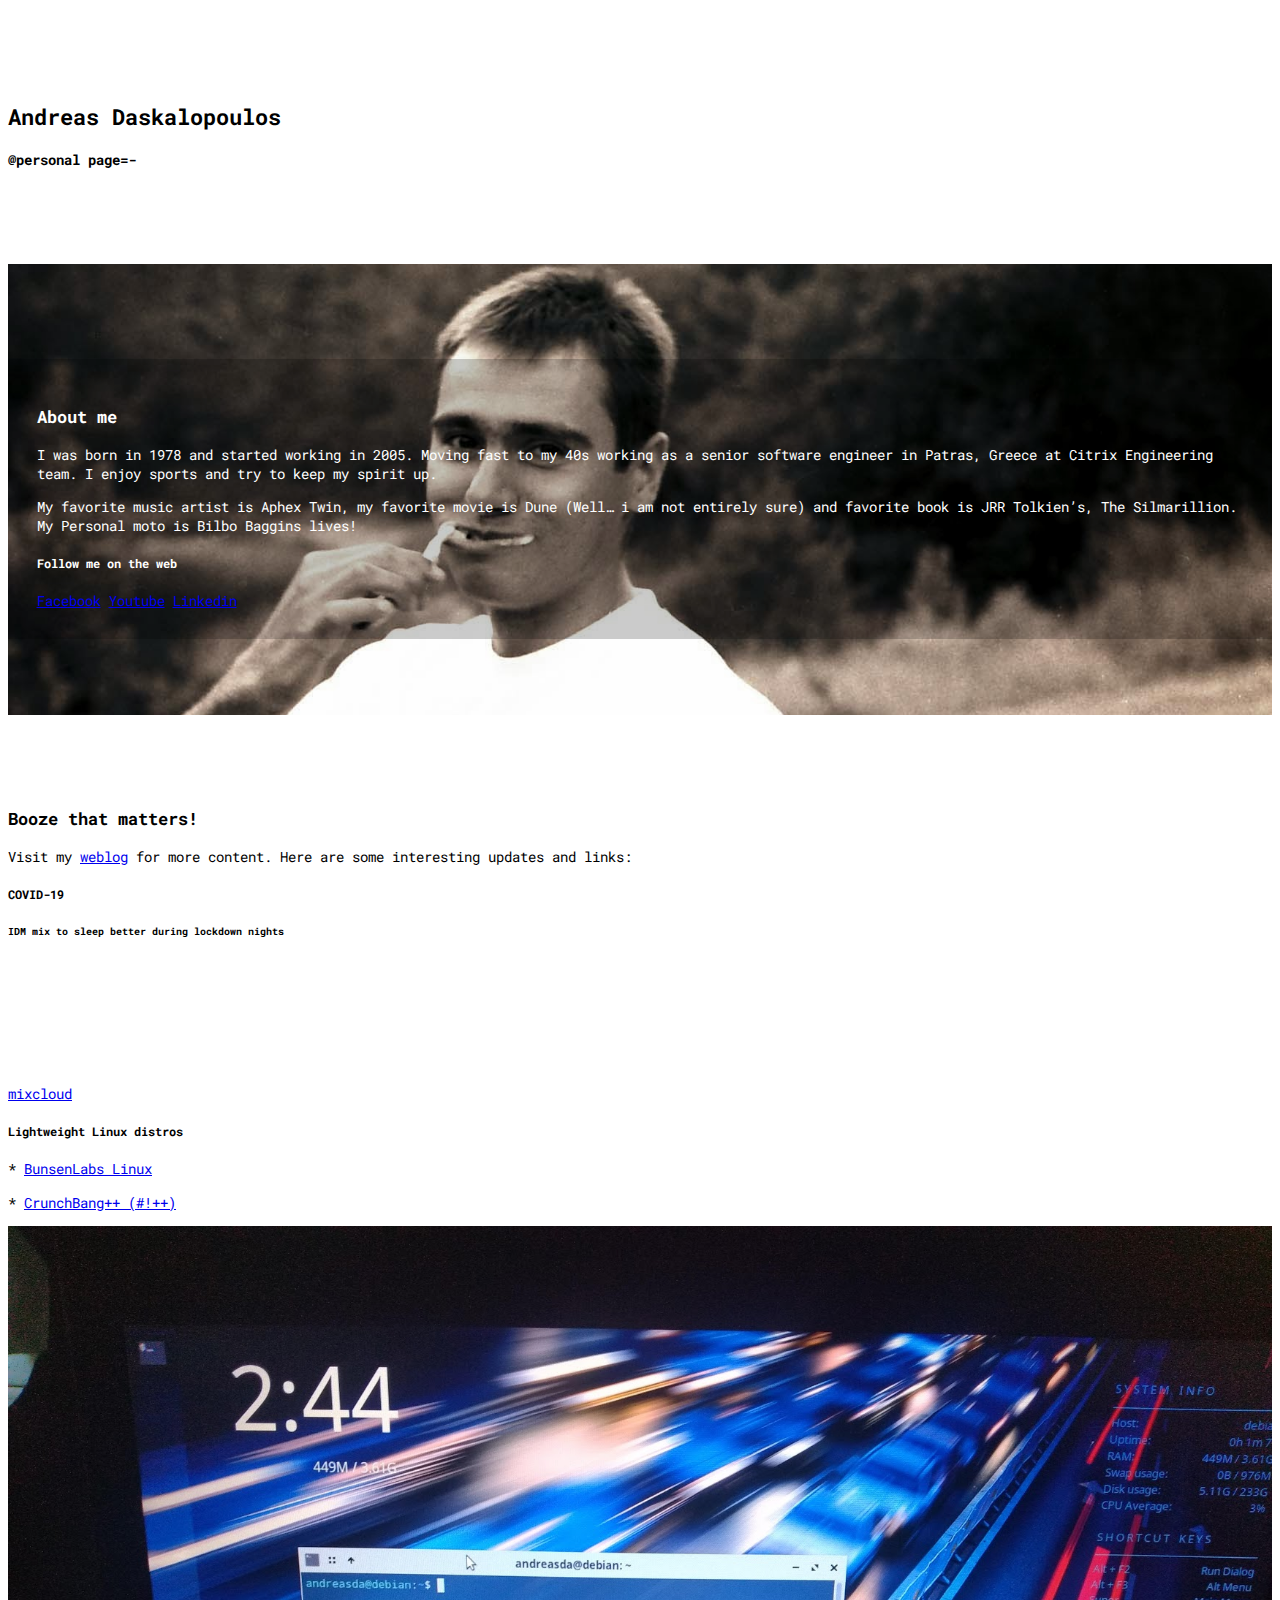
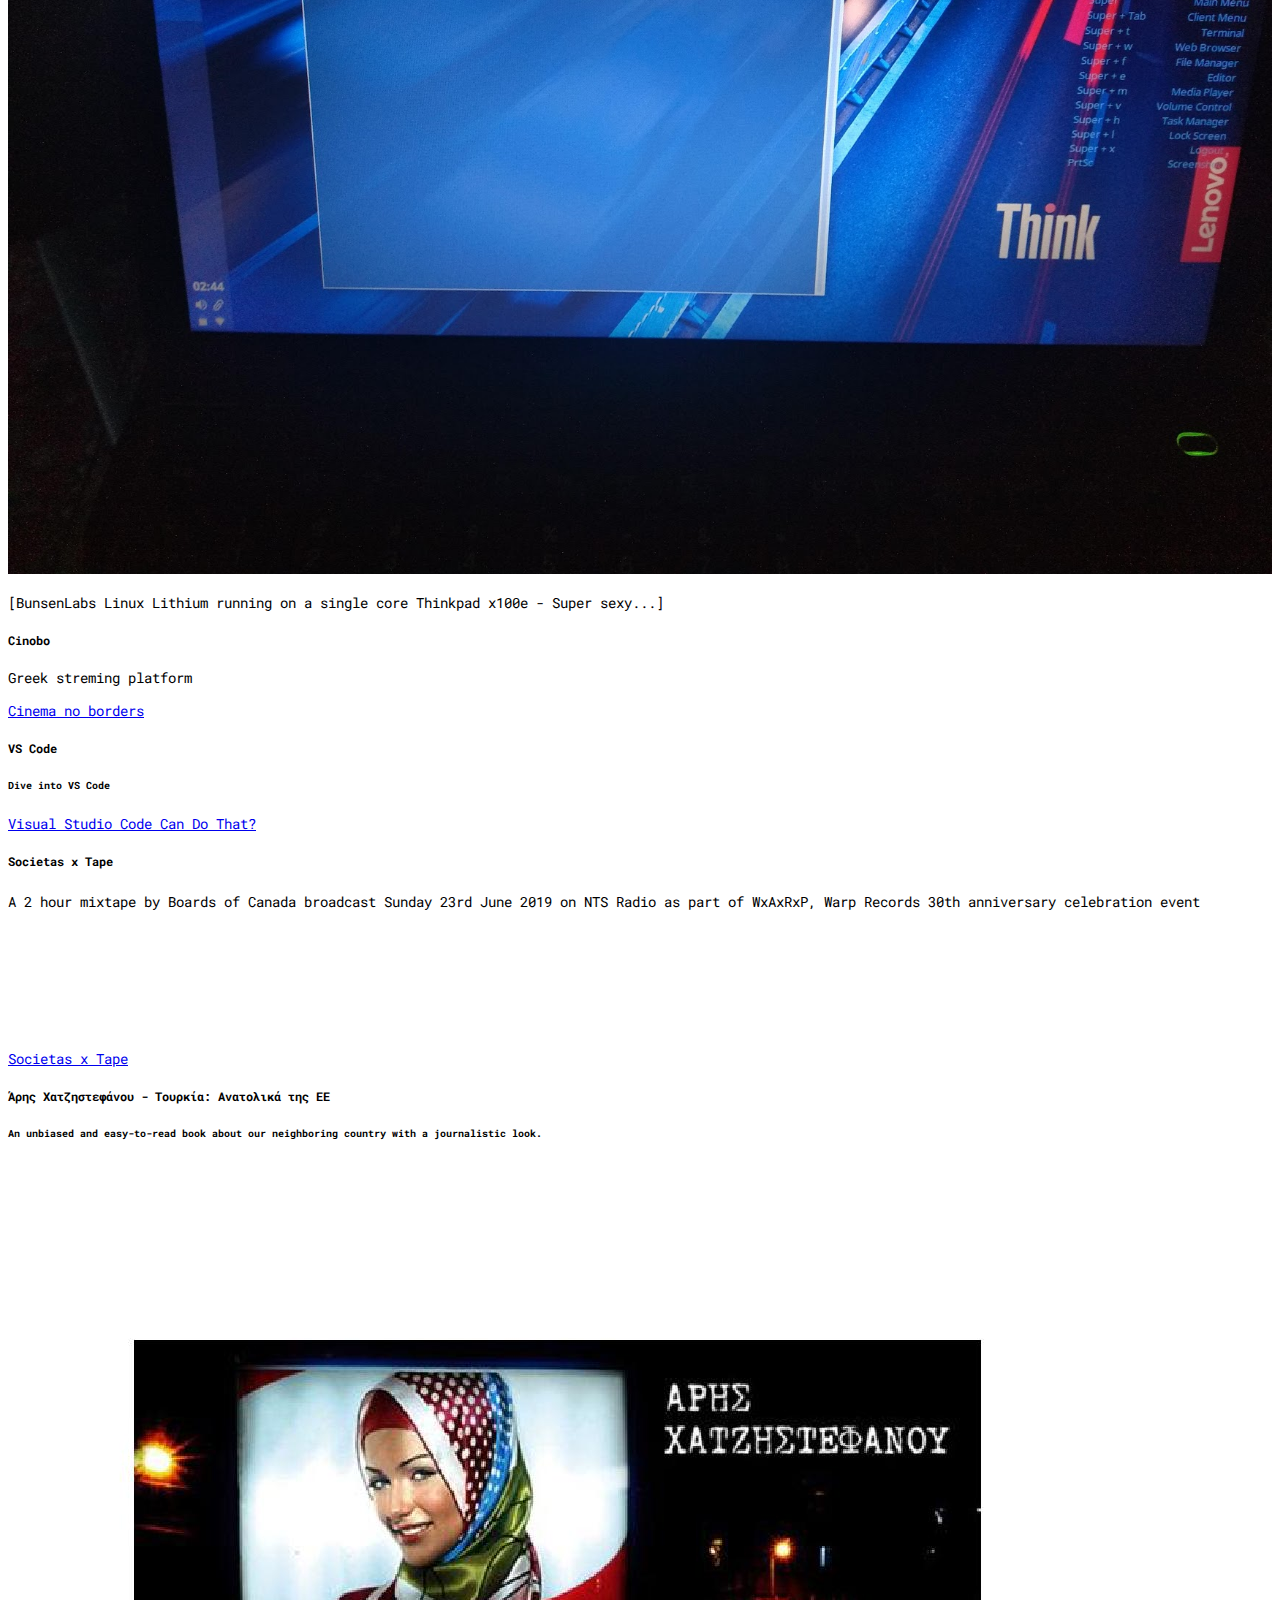
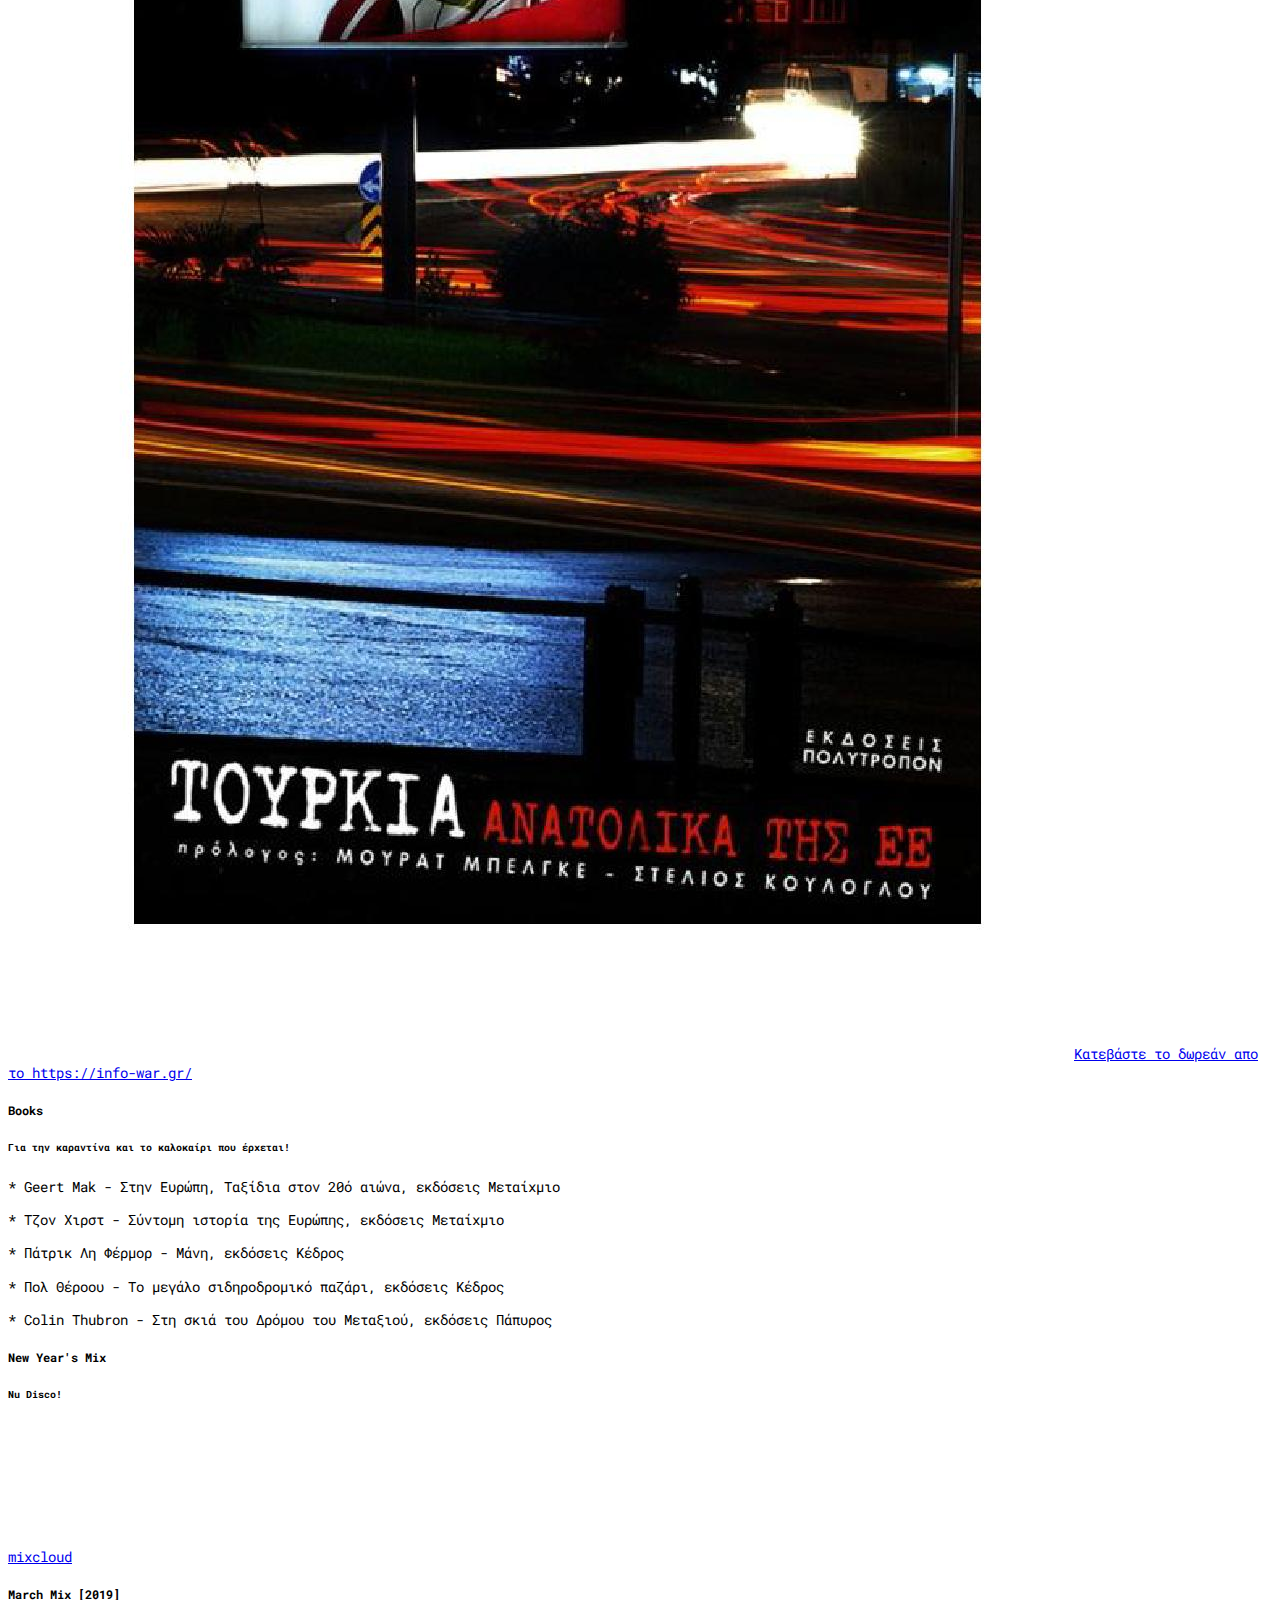
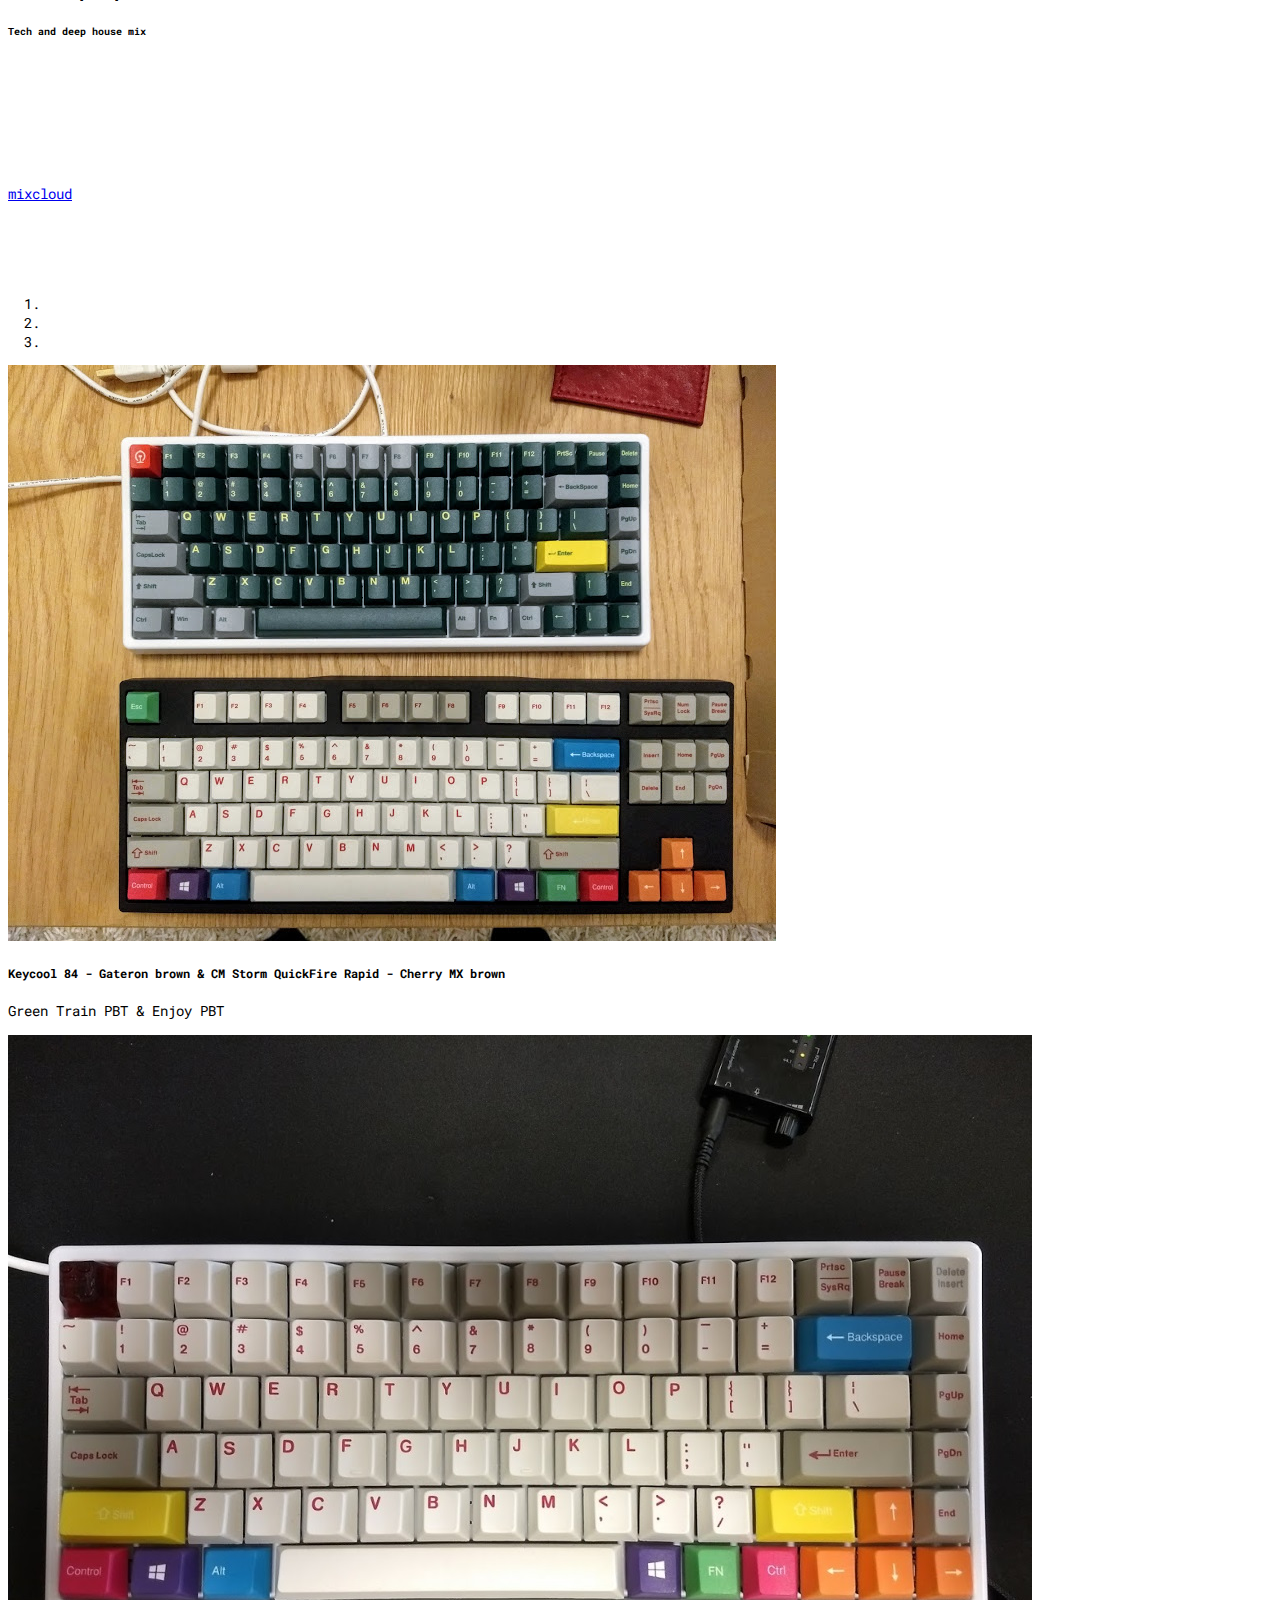
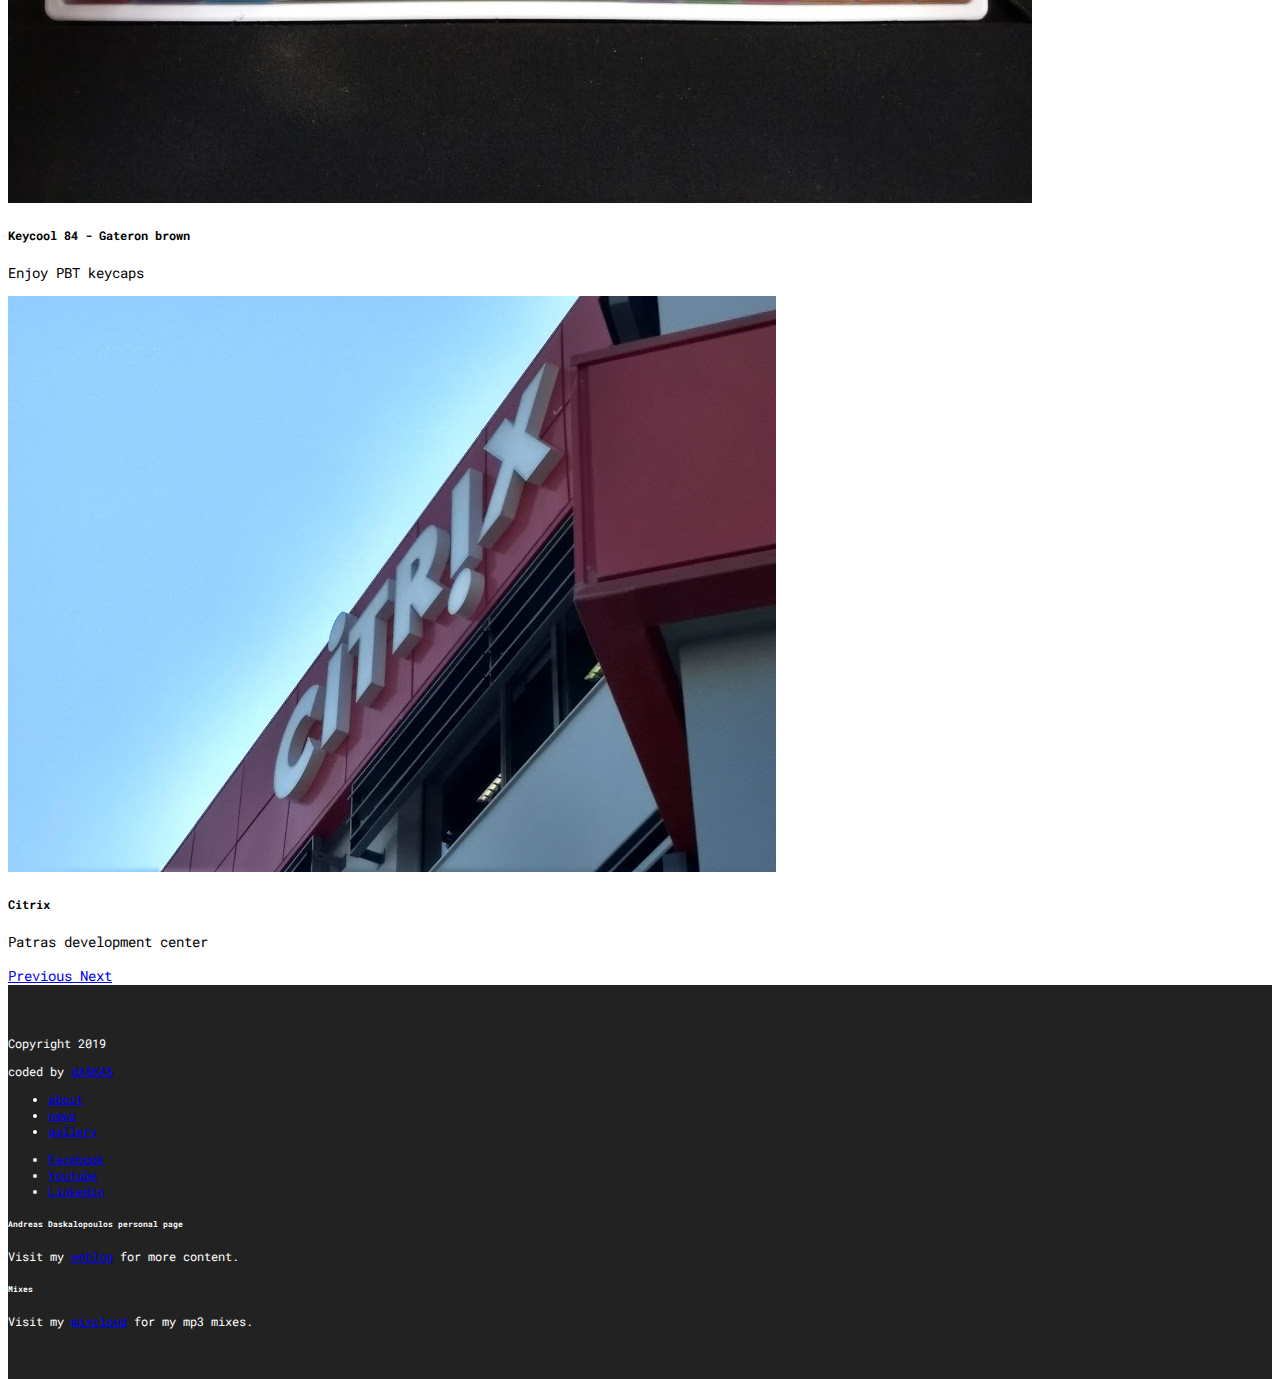
==== index.html @ 19a78e26 "Corona Virus updated" ====
<!doctype html>
<html lang="en">

<head>
    <!-- Required meta tags -->
    <meta charset="utf-8">
    <meta name="viewport" content="width=device-width, initial-scale=1, shrink-to-fit=no">
    <!-- Bootstrap CSS -->
    <link rel="stylesheet" href="https://stackpath.bootstrapcdn.com/bootstrap/4.2.1/css/bootstrap.min.css"
        integrity="sha384-GJzZqFGwb1QTTN6wy59ffF1BuGJpLSa9DkKMp0DgiMDm4iYMj70gZWKYbI706tWS" crossorigin="anonymous">
    <link rel="stylesheet" href="style.css" />
    <link href="https://fonts.googleapis.com/css?family=Roboto+Mono" rel="stylesheet">
    <title>Andreas Daskalopoulos Personal Page</title>
</head>

<body>
    <section id="header">
        <div class="section-content">
            <div class="container">
                <h2>Andreas Daskalopoulos</h2>
                <h4>@personal page=-</h4>
            </div>
        </div>
    </section>
    <section id="about">
        <div class="section-content">
            <div class="container">
                <div class="row">
                    <div class="col-md-7">
                        &nbsp;
                    </div>
                    <div class="col-md-5">
                        <div class="about-text">
                            <h3>About me</h3>
                            <p>I was born in 1978 and started working in 2005. Moving fast to my 40s working
                                as a senior software engineer in Patras, Greece at Citrix Engineering team. I enjoy
                                sports
                                and try to keep my spirit up.
                            </p>
                            <p>My favorite music artist is Aphex Twin, my favorite movie is Dune (Well… i am not
                                entirely
                                sure) and favorite book is
                                JRR Tolkien’s, The Silmarillion. My Personal moto is Bilbo Baggins lives!
                            </p>
                            <h5>Follow me on the web</h5>
                            <a href="https://www.facebook.com/andreas.daskalopoulos"
                                class="btn btn-sm btn btn-light">Facebook</a>
                            <a href="https://www.youtube.com/channel/UCUZsY8FCn2qQufWGd63esjw"
                                class="btn btn-sm btn btn-light">Youtube</a>
                            <a href="https://www.linkedin.com/in/daskas/" class="btn btn-sm btn btn-light">Linkedin</a>
                        </div>
                    </div>
                </div>
            </div>
        </div>
    </section>
    <section id="news">
        <div class="section-content">
            <div class="container">
                <h3>Booze that matters!</h3>
                <p>Visit my <a href="http://codeislikepoetry.blogspot.com/" alt="weblog">weblog</a> for more content.
                    Here are some interesting updates and links:
                </p>
                <div class="row">
                    <div class="col-sm-12">
                        <div class="card-columns">
                            <div class="card">
                                <div class="card-body">
                                    <h5 class="card-title">COVID-19</h5>
                                    <h6 class="card-subtitle mb-2 text-muted">IDM mix to sleep better during lockdown nights</h6>
                                    <iframe width="100%" height="120"
                                        src="https://www.mixcloud.com/widget/iframe/?hide_cover=1&feed=%2Fandreasdaskalopoulos%2Fcovid-19%2F"
                                        frameborder="0"></iframe>
                                    <a href="https://www.mixcloud.com/andreasdaskalopoulos/covid-19/"
                                        class="card-link">mixcloud</a>
                                </div>
                            </div>
                            <div class="card">
                                <div class="card-body">
                                    <h5 class="card-title">Lightweight Linux distros</h5>
                                    <p class="card-text">* <a href="https://www.bunsenlabs.org/" class="card-link">BunsenLabs Linux</a></p>
                                    <p class="card-text">* <a href="https://crunchbangplusplus.org/" class="card-link">CrunchBang++ (#!++)</a></p>
                                    <img class="card-img-top" src="img/IMG_20210209_094420599.jpg" alt="Thinkpad x100e + BunsenLabs Linux Lithium">
                                    <p>[BunsenLabs Linux Lithium running on a single core Thinkpad x100e - Super sexy...]</p>
                                </div>
                            </div>
                            <div class="card">
                                <div class="card-body">
                                    <h5 class="card-title">Cinobo</h5>
                                    <p class="card-text">Greek streming platform</p>
                                    <a href="https://cinobo.com/" class="card-link">Cinema no borders</a>
                                </div>
                            </div>
                            <div class="card">
                                <div class="card-body">
                                    <h5 class="card-title">VS Code</h5>
                                    <h6 class="card-subtitle mb-2 text-muted">Dive into VS Code</h6>
                                    <a href="https://frontendmasters.com/courses/customize-vs-code/" class="card-link">Visual Studio Code Can Do That?</a>
                                </div>
                            </div>
                            <div class="card">
                                <div class="card-body">
                                    <h5 class="card-title">Societas x Tape</h5>
                                    <h6 class="card-subtitle mb-2 text-muted"></h6>
                                    <p class="card-text">A 2 hour mixtape by Boards of Canada broadcast Sunday 23rd June 2019 on NTS Radio as part of WxAxRxP, Warp Records 30th anniversary celebration event</p>
                                    <iframe width="100%" height="120" src="https://www.youtube.com/embed/LXV1dsx5yfs" frameborder="0" allow="accelerometer; autoplay; clipboard-write; encrypted-media; gyroscope; picture-in-picture" allowfullscreen></iframe>
                                    <a href="https://bocpages.org/wiki/Societas_x_Tape" class="card-link">Societas x Tape</a>
                                </div>
                            </div>
                            <div class="card">
                                <div class="card-body">
                                    <h5 class="card-title">Άρης Χατζηστεφάνου - Τουρκία: Ανατολικά της ΕΕ</h5>
                                    <h6 class="card-subtitle mb-2 text-muted">An unbiased and easy-to-read book about our neighboring country with a journalistic look.</h6>
                                    <img class="card-img-top" src="img/page_1.jpg" alt="Άρης Χατζηστεφάνου - Τουρκία: Ανατολικά της ΕΕ">
                                    <a href="https://info-war.gr/tourkia-anatolika-tis-ee/" class="card-link">Κατεβάστε το δωρεάν απο το https://info-war.gr/</a>
                                </div>
                            </div>
                            <div class="card">
                                <div class="card-body">
                                    <h5 class="card-title">Books</h5>
                                    <h6 class="card-subtitle mb-2 text-muted">Για την καραντίνα και το καλοκαίρι που έρχεται!</h6>
                                    <p class="card-text">* Geert Mak - Στην Ευρώπη, Ταξίδια στον 20ό αιώνα, εκδόσεις Μεταίχμιο</p>
                                    <p class="card-text">* Τζον Χιρστ - Σύντομη ιστορία της Ευρώπης, εκδόσεις Μεταίχμιο</p>
                                    <p class="card-text">* Πάτρικ Λη Φέρμορ - Μάνη, εκδόσεις Κέδρος</p>
                                    <p class="card-text">* Πολ Θέροου - Το μεγάλο σιδηροδρομικό παζάρι, εκδόσεις Κέδρος</p>
                                    <p class="card-text">* Colin Thubron - Στη σκιά του Δρόμου του Μεταξιού, εκδόσεις Πάπυρος</p>
                                </div>
                            </div>                           
                            <div class="card">
                                <div class="card-body">
                                    <h5 class="card-title">New Year's Mix</h5>
                                    <h6 class="card-subtitle mb-2 text-muted">Nu Disco!</h6>
                                    <iframe width="100%" height="120"
                                        src="https://www.mixcloud.com/widget/iframe/?feed=%2Fandreasdaskalopoulos%2Fnew-years-eve-2019%2F"
                                        frameborder="0"></iframe>
                                    <a href="https://www.mixcloud.com/andreasdaskalopoulos/new-years-eve-2019/"
                                        class="card-link">mixcloud</a>
                                </div>
                            </div>
                            <div class="card">
                                <div class="card-body">
                                    <h5 class="card-title">March Mix [2019]</h5>
                                    <h6 class="card-subtitle mb-2 text-muted">Tech and deep house mix</h6>
                                    <iframe width="100%" height="120"
                                        src="https://www.mixcloud.com/widget/iframe/?hide_cover=1&feed=%2Fandreasdaskalopoulos%2Fmarch-mix-2019%2F"
                                        frameborder="0"></iframe>
                                    <a href="https://www.mixcloud.com/andreasdaskalopoulos/march-mix-2019/"
                                        class="card-link">mixcloud</a>
                                </div>
                            </div>
                        </div>
                    </div>
                </div>
            </div>
        </div>
    </section>
    <section id="gallery">
        <div id="carouselExampleIndicators" class="carousel slide" data-ride="carousel">
            <ol class="carousel-indicators">
                <li data-target="#carouselExampleIndicators" data-slide-to="0" class="active"></li>
                <li data-target="#carouselExampleIndicators" data-slide-to="1"></li>
                <li data-target="#carouselExampleIndicators" data-slide-to="2"></li>
            </ol>
            <div class="carousel-inner">
                <div class="carousel-item active">
                    <img src="img/image_1.jpg" class="d-block w-100"
                        alt="Keycool 84 - Gateron brown & CM Storm QuickFire Rapid - Cherry MX brown">
                    <div class="carousel-caption d-none d-md-block">
                        <h5>Keycool 84 - Gateron brown & CM Storm QuickFire Rapid - Cherry MX brown</h5>
                        <p>Green Train PBT & Enjoy PBT</p>
                    </div>
                </div>
                <div class="carousel-item">
                    <img src="img/image_2.jpg" class="d-block w-100" alt="Keycool 84 - Gateron brown">
                    <div class="carousel-caption d-none d-md-block">
                        <h5>Keycool 84 - Gateron brown</h5>
                        <p>Enjoy PBT keycaps</p>
                    </div>
                </div>
                <div class="carousel-item">
                    <img src="img/image_3.jpg" class="d-block w-100" alt="Tomoko TKL - Outemu blue">
                    <div class="carousel-caption d-none d-md-block">
                        <h5>Citrix</h5>
                        <p>Patras development center</p>
                    </div>
                </div>
            </div>
            <a class="carousel-control-prev" href="#carouselExampleIndicators" role="button" data-slide="prev">
                <span class="carousel-control-prev-icon" aria-hidden="true"></span>
                <span class="sr-only">Previous</span>
            </a>
            <a class="carousel-control-next" href="#carouselExampleIndicators" role="button" data-slide="next">
                <span class="carousel-control-next-icon" aria-hidden="true"></span>
                <span class="sr-only">Next</span>
            </a>
        </div>
    </section>
    <footer id="footer-main">
        <div class="container">
            <div class="row">
                <div class="col-sm-3">
                    <p>Copyright 2019</p>
                    <p>coded by <a href="http://codeislikepoetry.blogspot.com/">dASKAS</a></p>
                </div>
                <div class="col-sm-3">
                    <ul class="list-unstyled">
                        <li><a href="#about">about</a></li>
                        <li><a href="#news">news</a></li>
                        <li><a href="#gallery">gallery</a></li>
                    </ul>
                </div>
                <div class="col-sm-3">
                    <ul class="list-unstyled">
                        <li><a href="https://www.facebook.com/andreas.daskalopoulos" target="_blank">Facebook</a></li>
                        <li><a href="https://www.youtube.com/channel/UCUZsY8FCn2qQufWGd63esjw"
                                target="_blank">Youtube</a></li>
                        <li><a href="https://www.linkedin.com/in/daskas/" target="_blank">Linkedin</a></li>
                    </ul>
                </div>
                <div class="col-sm-3">
                    <h6>Andreas Daskalopoulos personal page</h6>
                    <p>Visit my <a href="http://codeislikepoetry.blogspot.com/" alt="weblog">weblog</a> for more
                        content.</p>
                    <h6>Mixes</h6>
                    <p>Visit my <a href="https://www.mixcloud.com/andreasdaskalopoulos/" alt="mixcloud">mixcloud</a> for
                        my mp3 mixes.</p>
                </div>
            </div>
        </div>
    </footer>
    <!-- Optional JavaScript -->
    <!-- jQuery first, then Popper.js, then Bootstrap JS -->
    <script src="https://code.jquery.com/jquery-3.3.1.slim.min.js"
        integrity="sha384-q8i/X+965DzO0rT7abK41JStQIAqVgRVzpbzo5smXKp4YfRvH+8abtTE1Pi6jizo"
        crossorigin="anonymous"></script>
    <script src="https://cdnjs.cloudflare.com/ajax/libs/popper.js/1.14.6/umd/popper.min.js"
        integrity="sha384-wHAiFfRlMFy6i5SRaxvfOCifBUQy1xHdJ/yoi7FRNXMRBu5WHdZYu1hA6ZOblgut"
        crossorigin="anonymous"></script>
    <script src="https://stackpath.bootstrapcdn.com/bootstrap/4.2.1/js/bootstrap.min.js"
        integrity="sha384-B0UglyR+jN6CkvvICOB2joaf5I4l3gm9GU6Hc1og6Ls7i6U/mkkaduKaBhlAXv9k"
        crossorigin="anonymous"></script>
</body>

</html>
---- style.css ----
html,
body {
    height: 100%;
    font-family: 'Roboto Mono', monospace;
    font-size: 95%
}

img {
    max-width: 100%;
}

.section-content {
    padding: 5rem 0;
}

#about {
    background: url('img/andreas_daskalopoulos.jpg') center center no-repeat;
    background-size: cover;
    color: white;
}

.about-text {
    background: rgba(0,0,0,0.2);
    color: white;
    padding: 1.875rem;
}

#footer-main {
    background: #222;
    color: white;
    font-size: 0.8rem;
    padding: 2.5rem 0;
}
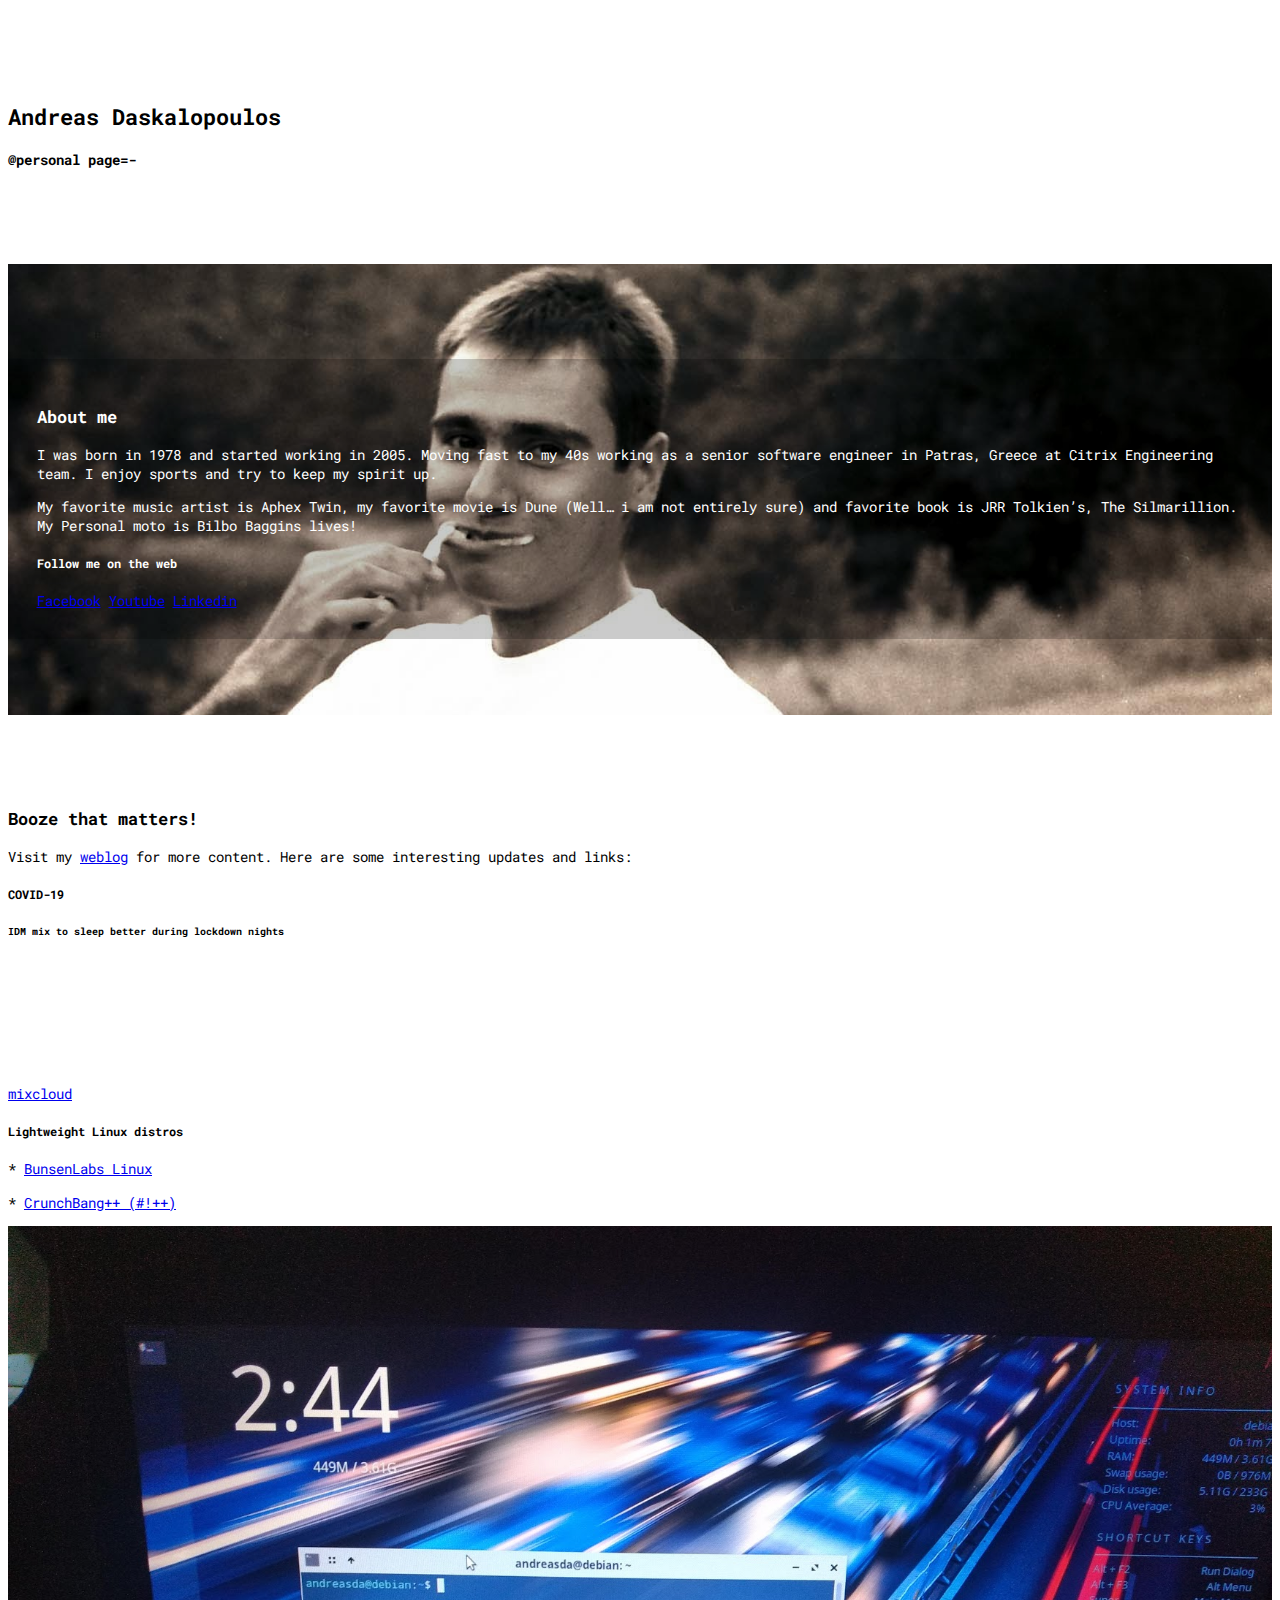
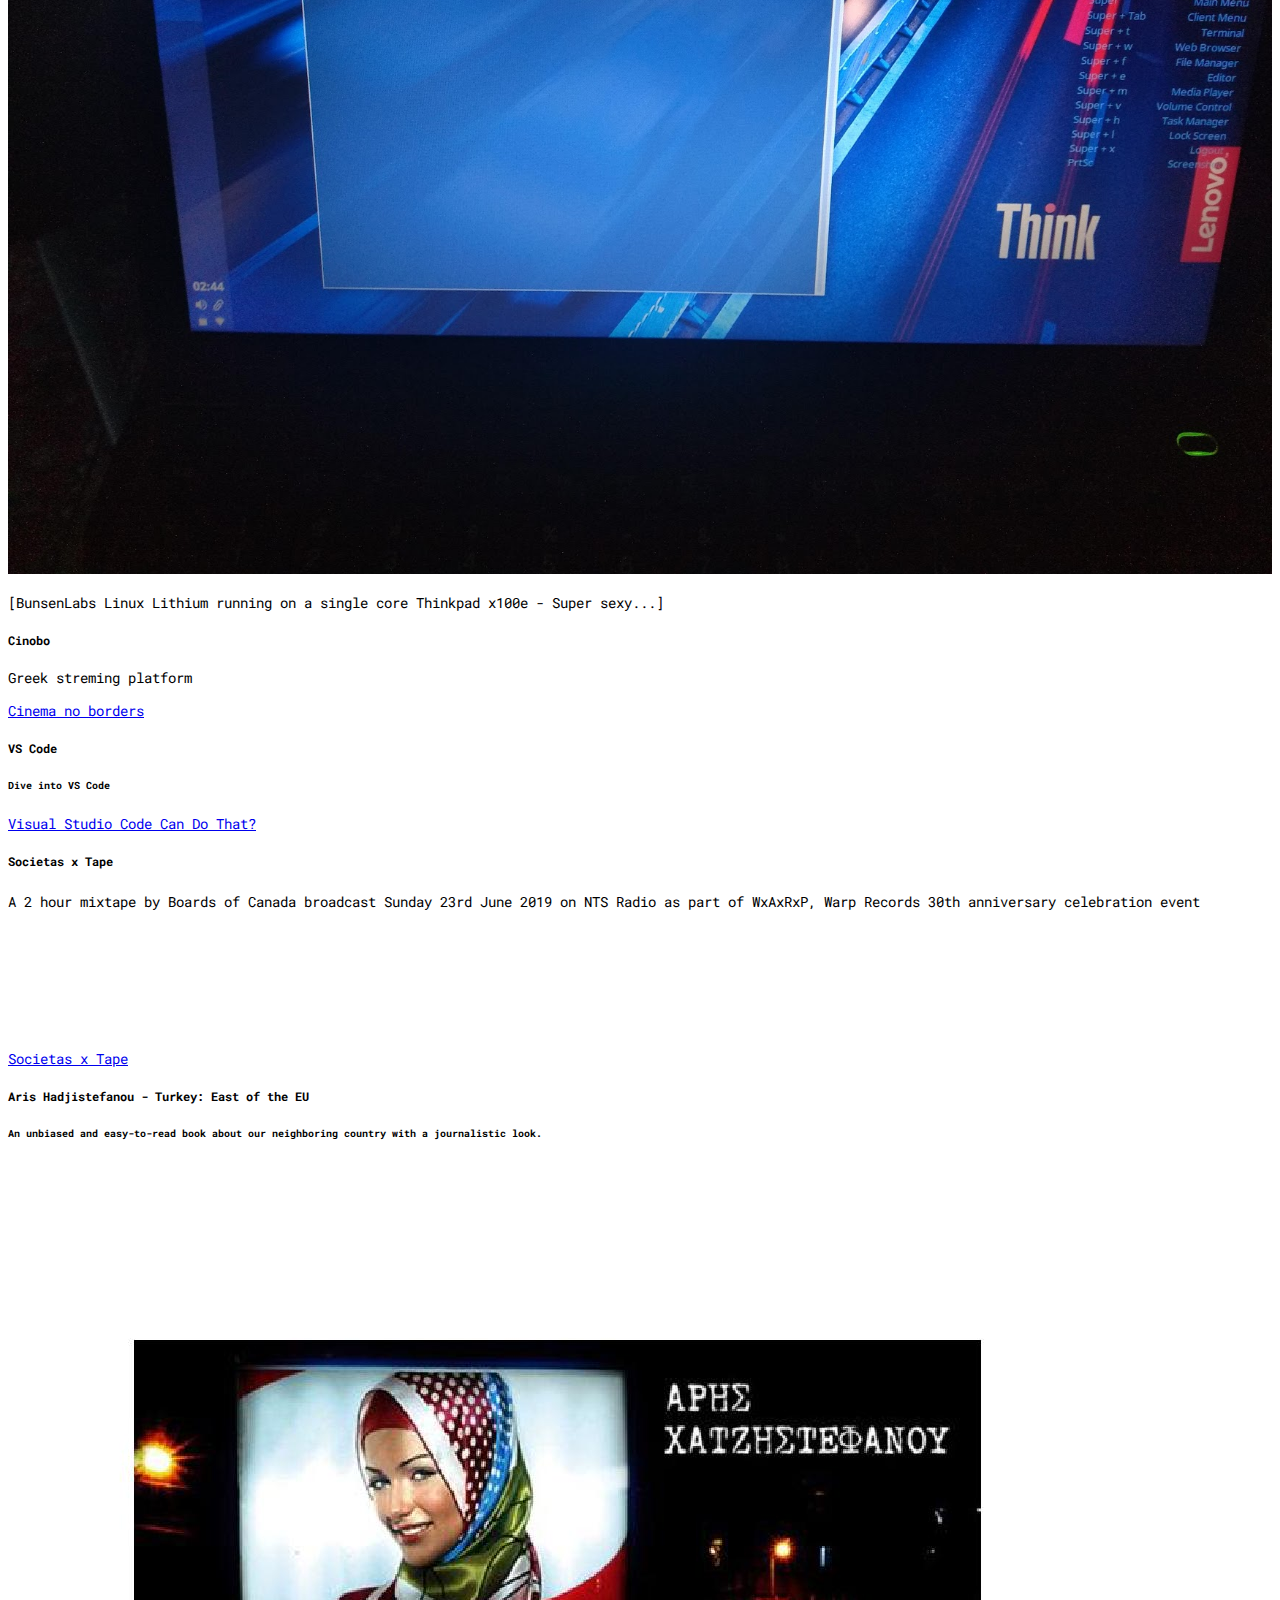
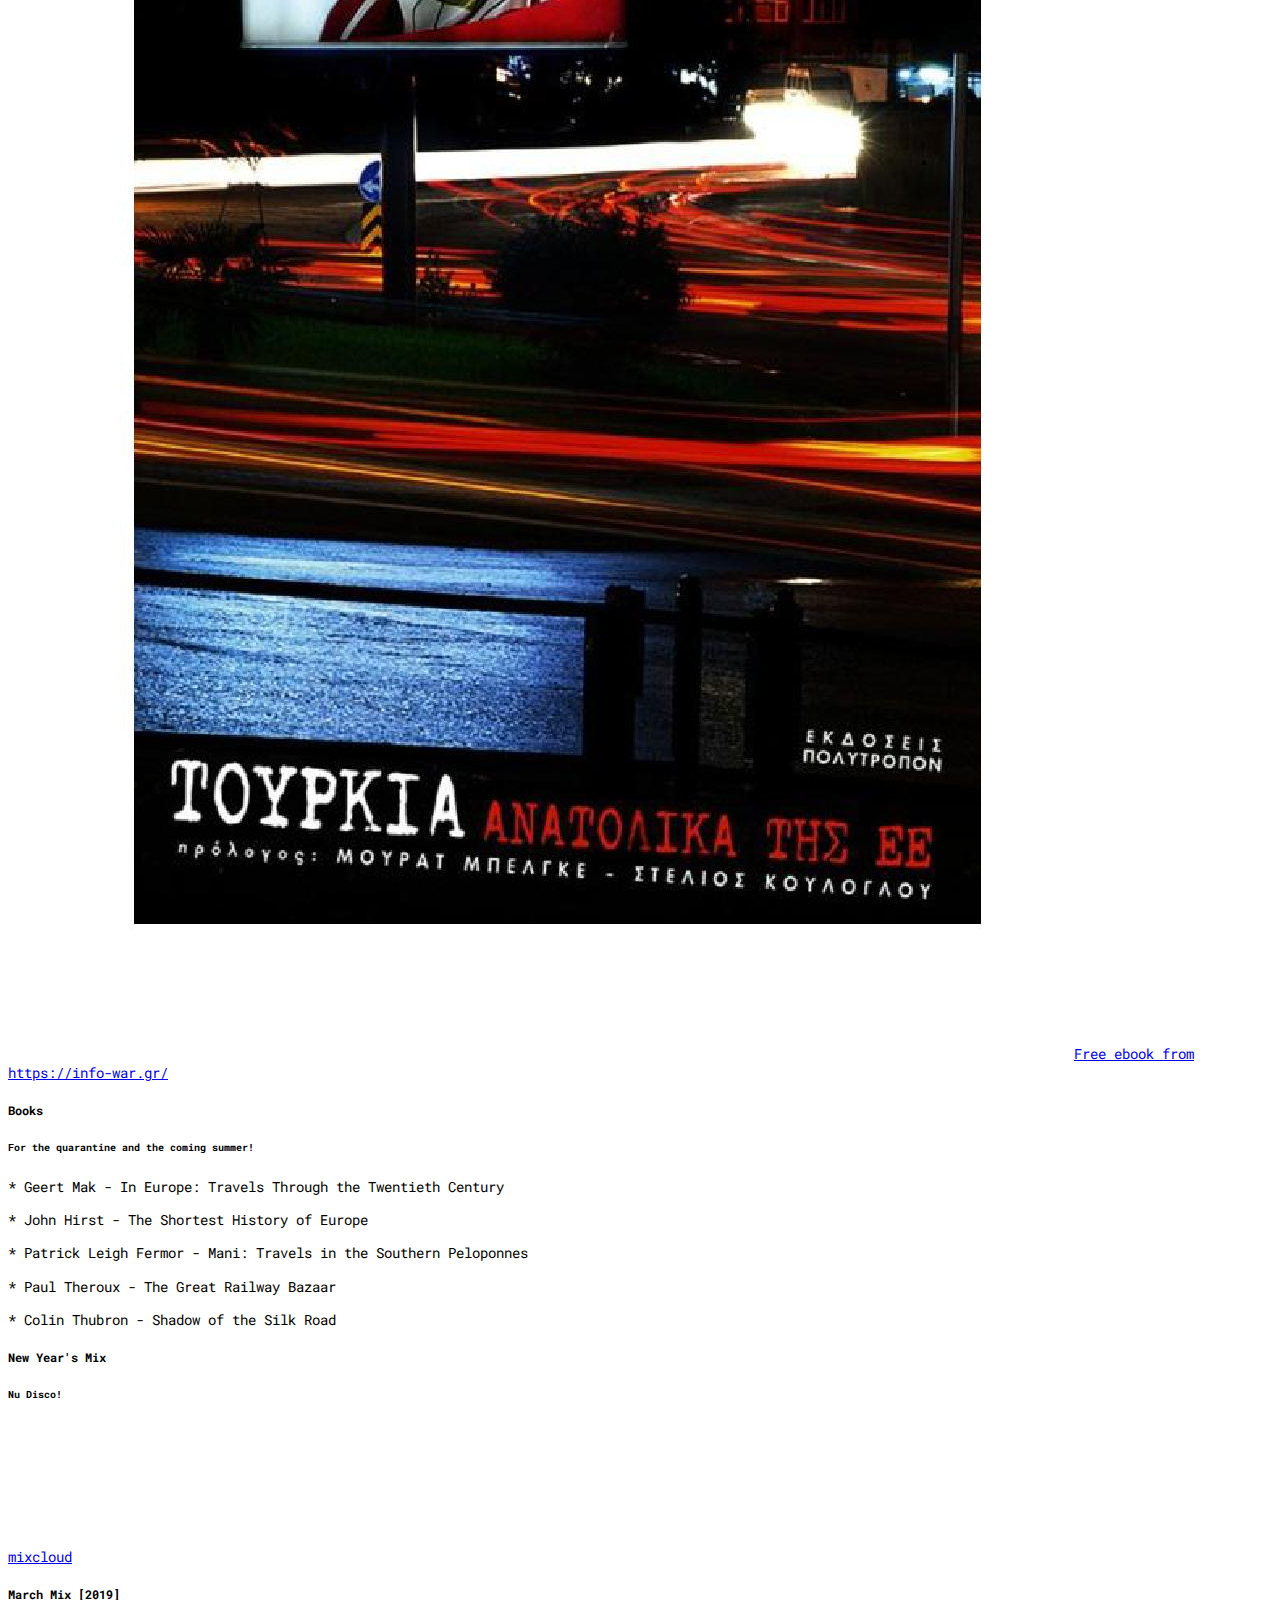
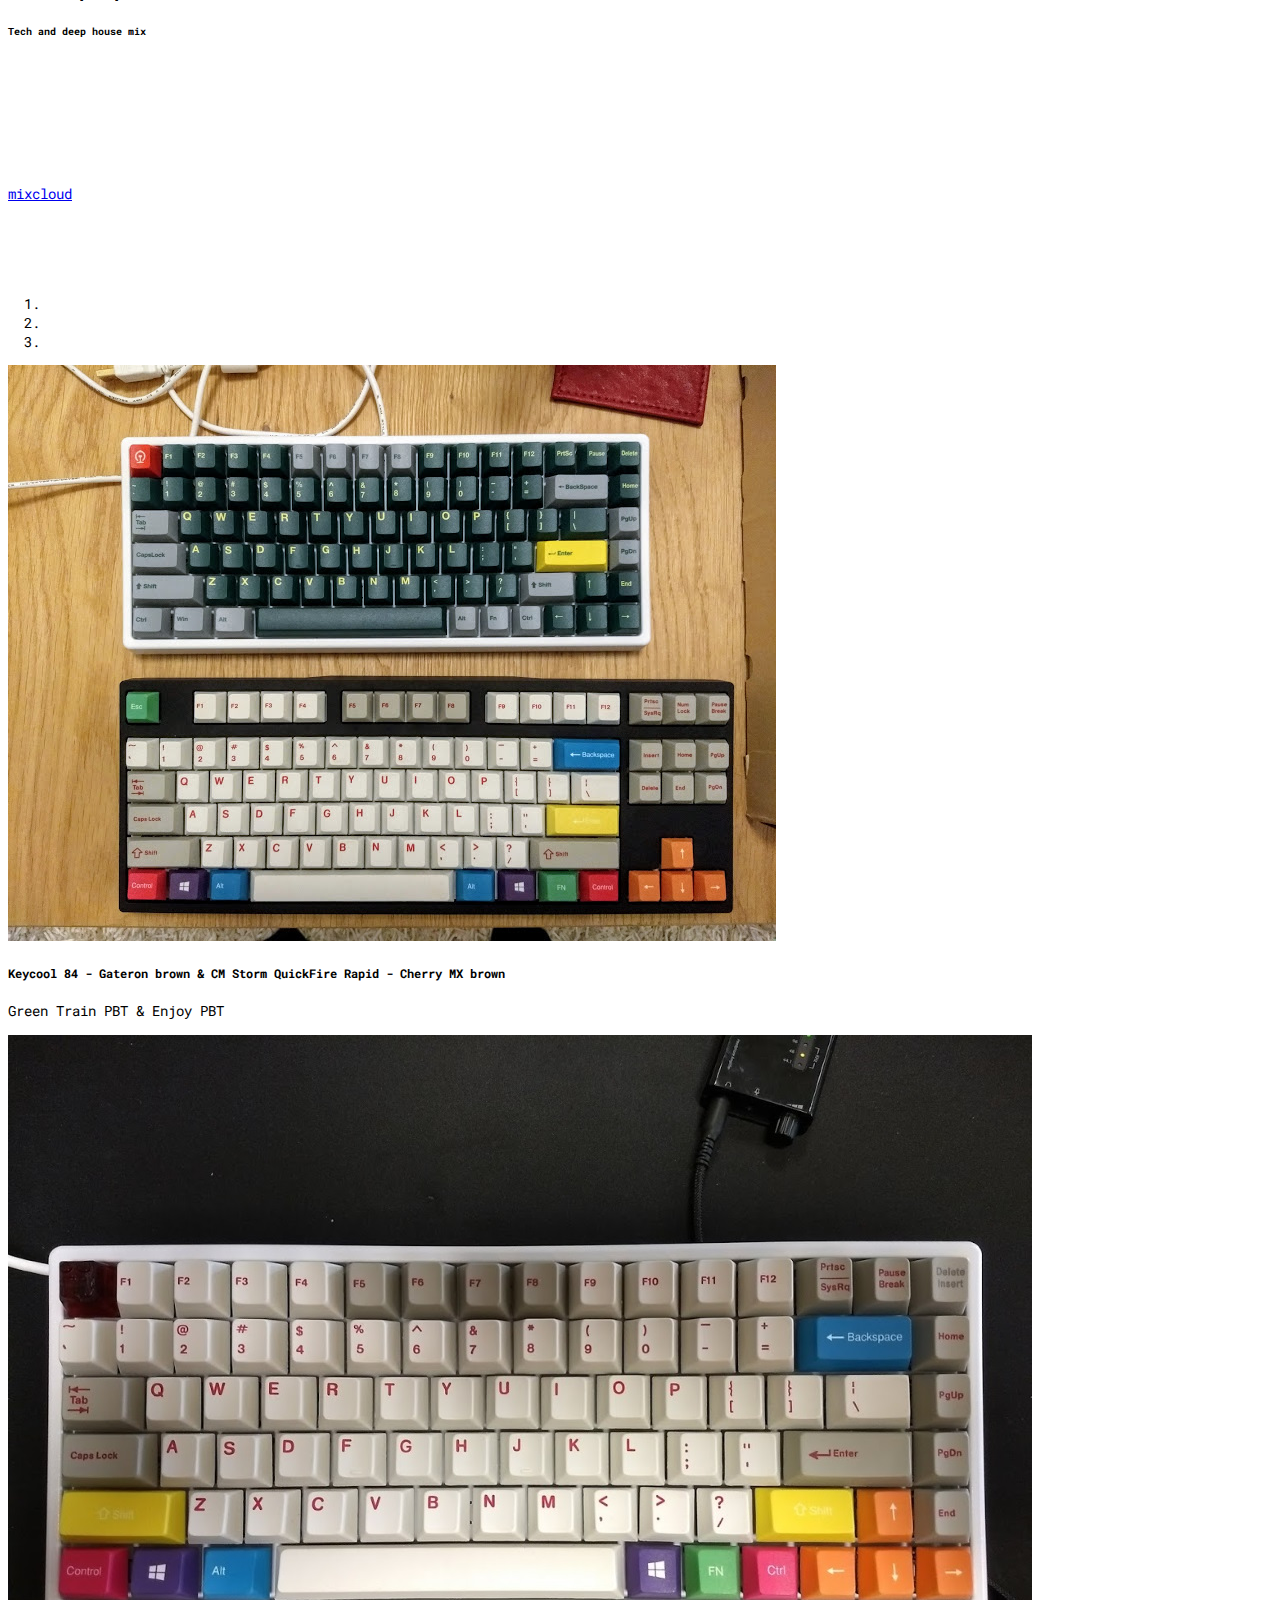
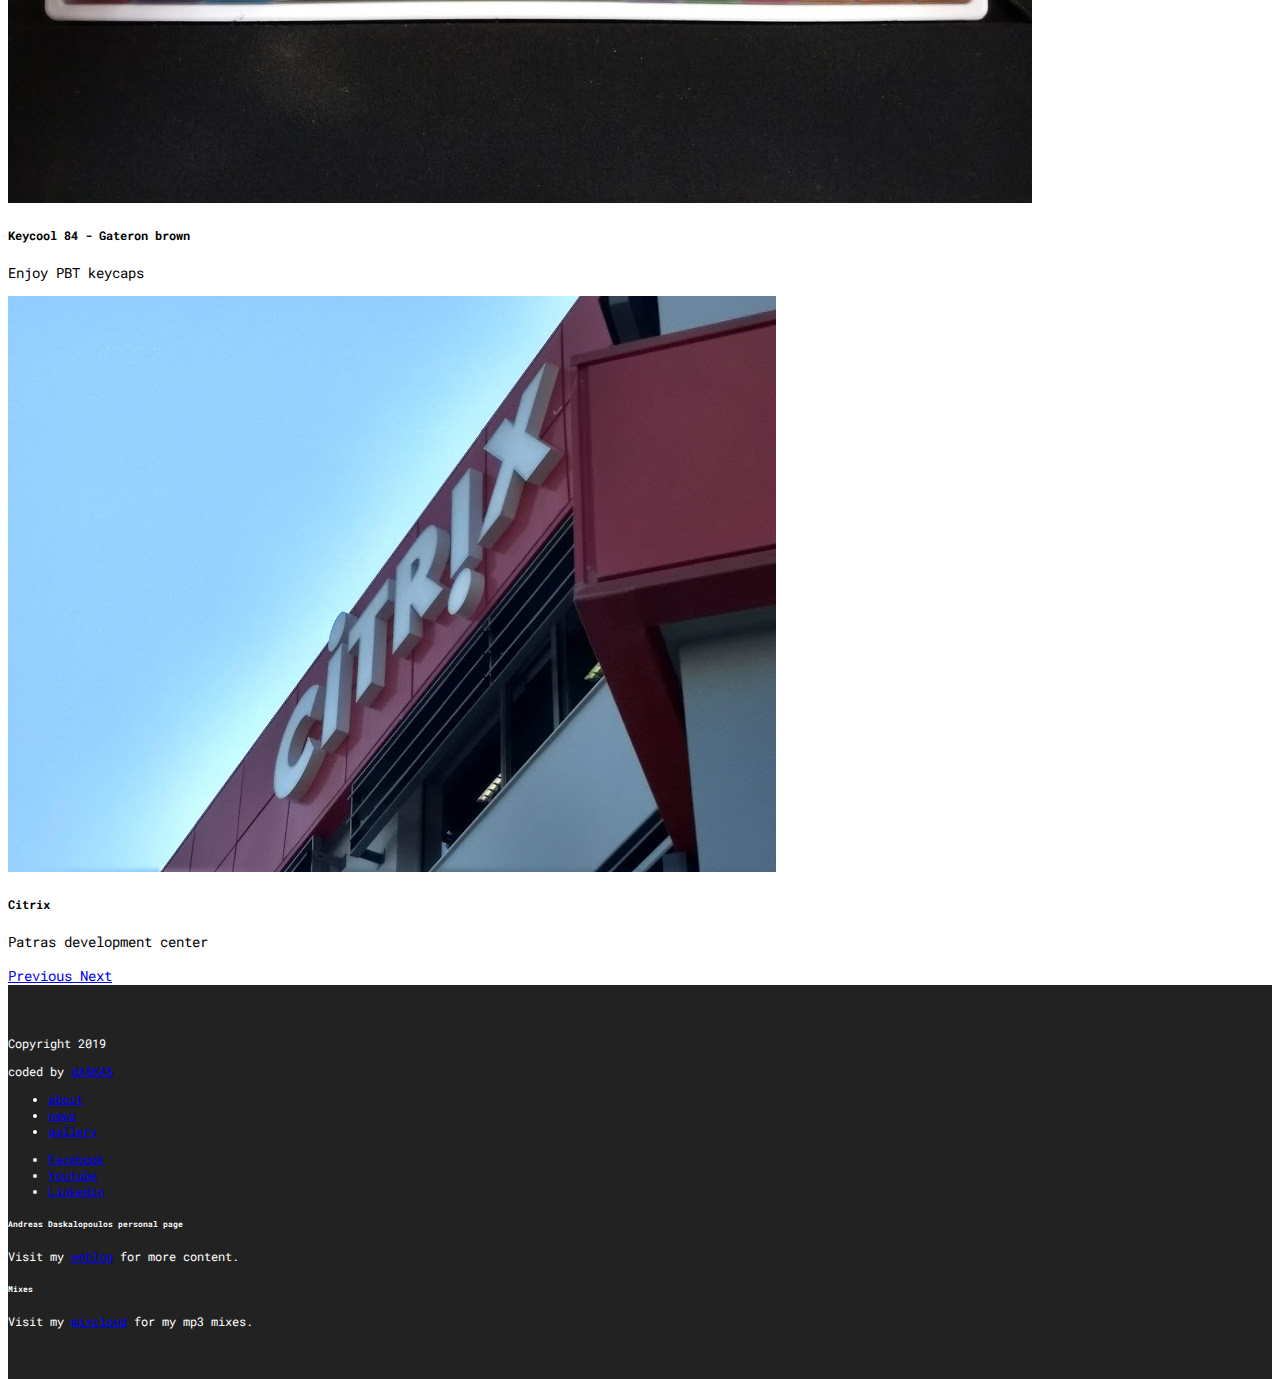
==== commit 1e588df8: "Add English translations" ====
--- a/index.html
+++ b/index.html
@@ -109,21 +109,21 @@
                             </div>
                             <div class="card">
                                 <div class="card-body">
-                                    <h5 class="card-title">Άρης Χατζηστεφάνου - Τουρκία: Ανατολικά της ΕΕ</h5>
+                                    <h5 class="card-title">Aris Hadjistefanou - Turkey: East of the EU</h5>
                                     <h6 class="card-subtitle mb-2 text-muted">An unbiased and easy-to-read book about our neighboring country with a journalistic look.</h6>
                                     <img class="card-img-top" src="img/page_1.jpg" alt="Άρης Χατζηστεφάνου - Τουρκία: Ανατολικά της ΕΕ">
-                                    <a href="https://info-war.gr/tourkia-anatolika-tis-ee/" class="card-link">Κατεβάστε το δωρεάν απο το https://info-war.gr/</a>
+                                    <a href="https://info-war.gr/tourkia-anatolika-tis-ee/" class="card-link">Free ebook from https://info-war.gr/</a>
                                 </div>
                             </div>
                             <div class="card">
                                 <div class="card-body">
                                     <h5 class="card-title">Books</h5>
-                                    <h6 class="card-subtitle mb-2 text-muted">Για την καραντίνα και το καλοκαίρι που έρχεται!</h6>
-                                    <p class="card-text">* Geert Mak - Στην Ευρώπη, Ταξίδια στον 20ό αιώνα, εκδόσεις Μεταίχμιο</p>
-                                    <p class="card-text">* Τζον Χιρστ - Σύντομη ιστορία της Ευρώπης, εκδόσεις Μεταίχμιο</p>
-                                    <p class="card-text">* Πάτρικ Λη Φέρμορ - Μάνη, εκδόσεις Κέδρος</p>
-                                    <p class="card-text">* Πολ Θέροου - Το μεγάλο σιδηροδρομικό παζάρι, εκδόσεις Κέδρος</p>
-                                    <p class="card-text">* Colin Thubron - Στη σκιά του Δρόμου του Μεταξιού, εκδόσεις Πάπυρος</p>
+                                    <h6 class="card-subtitle mb-2 text-muted">For the quarantine and the coming summer!</h6>
+                                    <p class="card-text">* Geert Mak - In Europe: Travels Through the Twentieth Century</p>
+                                    <p class="card-text">* John Hirst - The Shortest History of Europe</p>
+                                    <p class="card-text">* Patrick Leigh Fermor - Mani: Travels in the Southern Peloponnes</p>
+                                    <p class="card-text">* Paul Theroux - The Great Railway Bazaar</p>
+                                    <p class="card-text">* Colin Thubron - Shadow of the Silk Road</p>
                                 </div>
                             </div>                           
                             <div class="card">
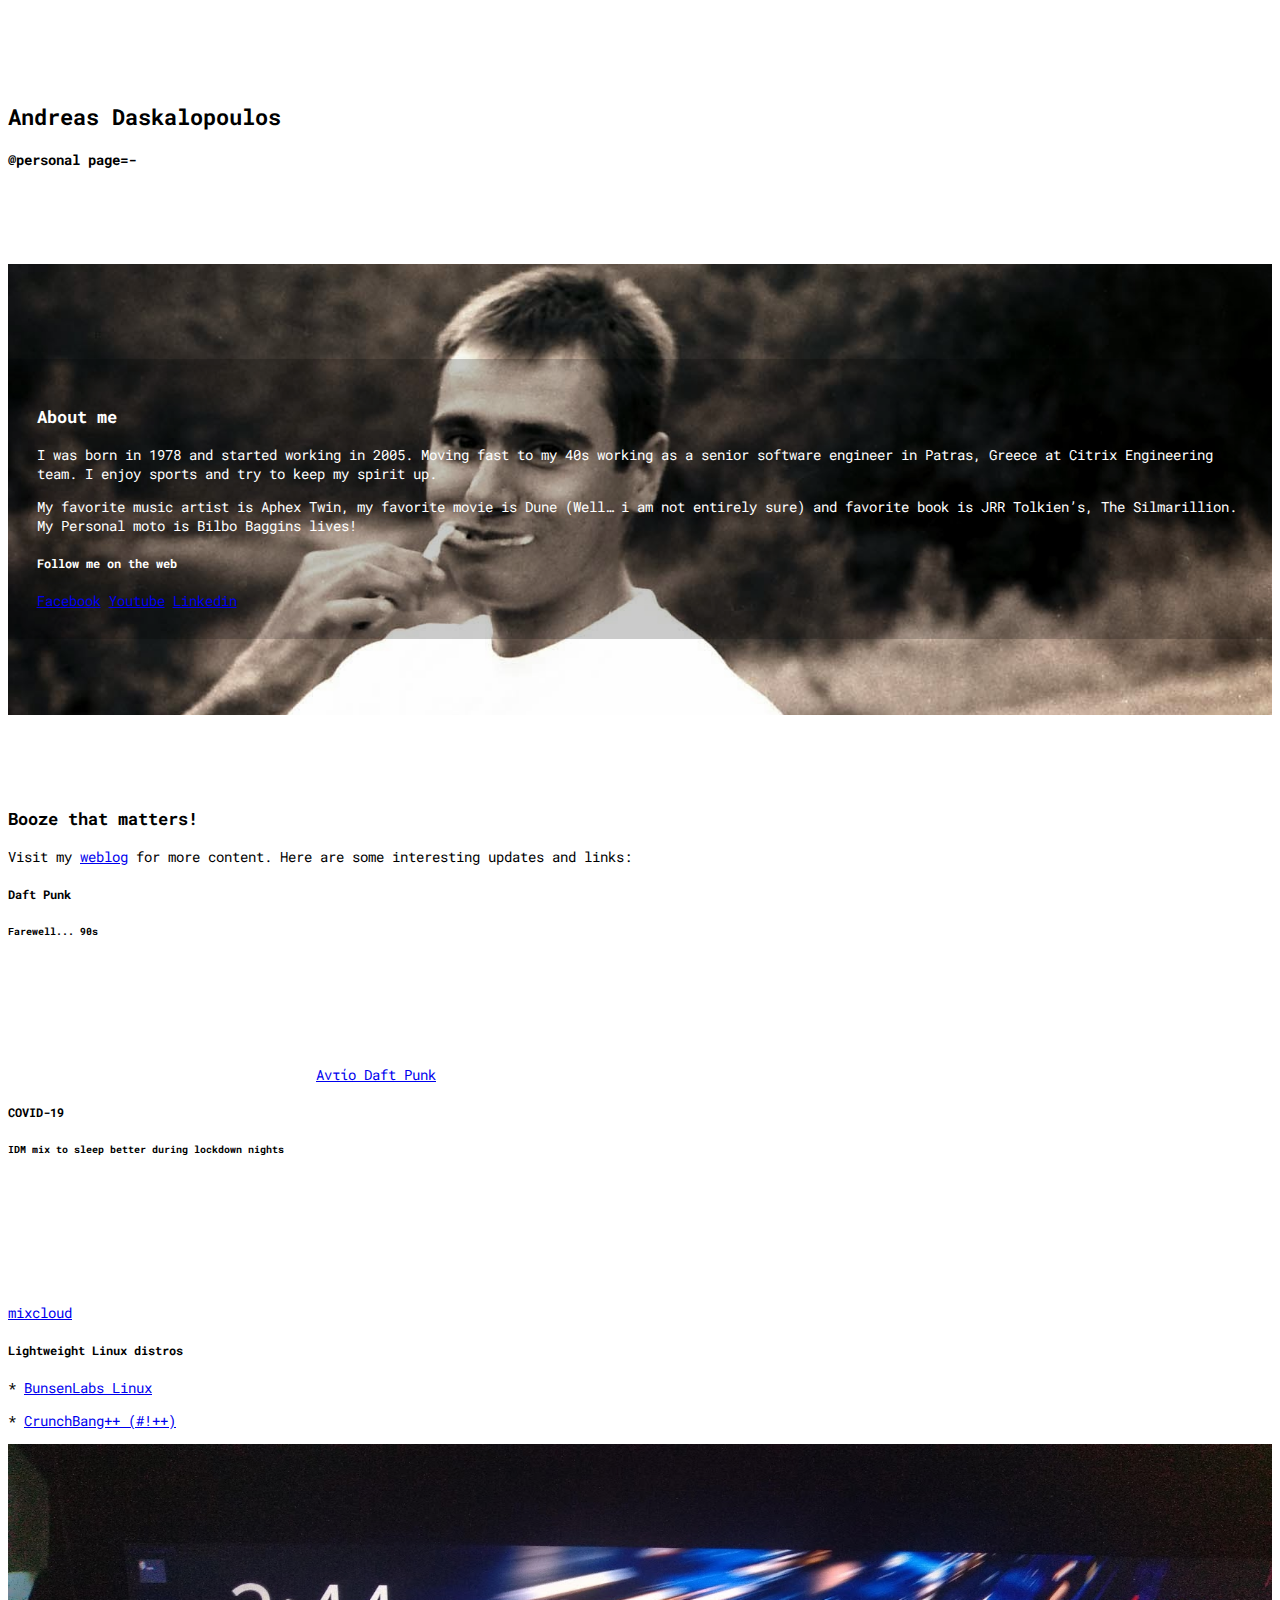
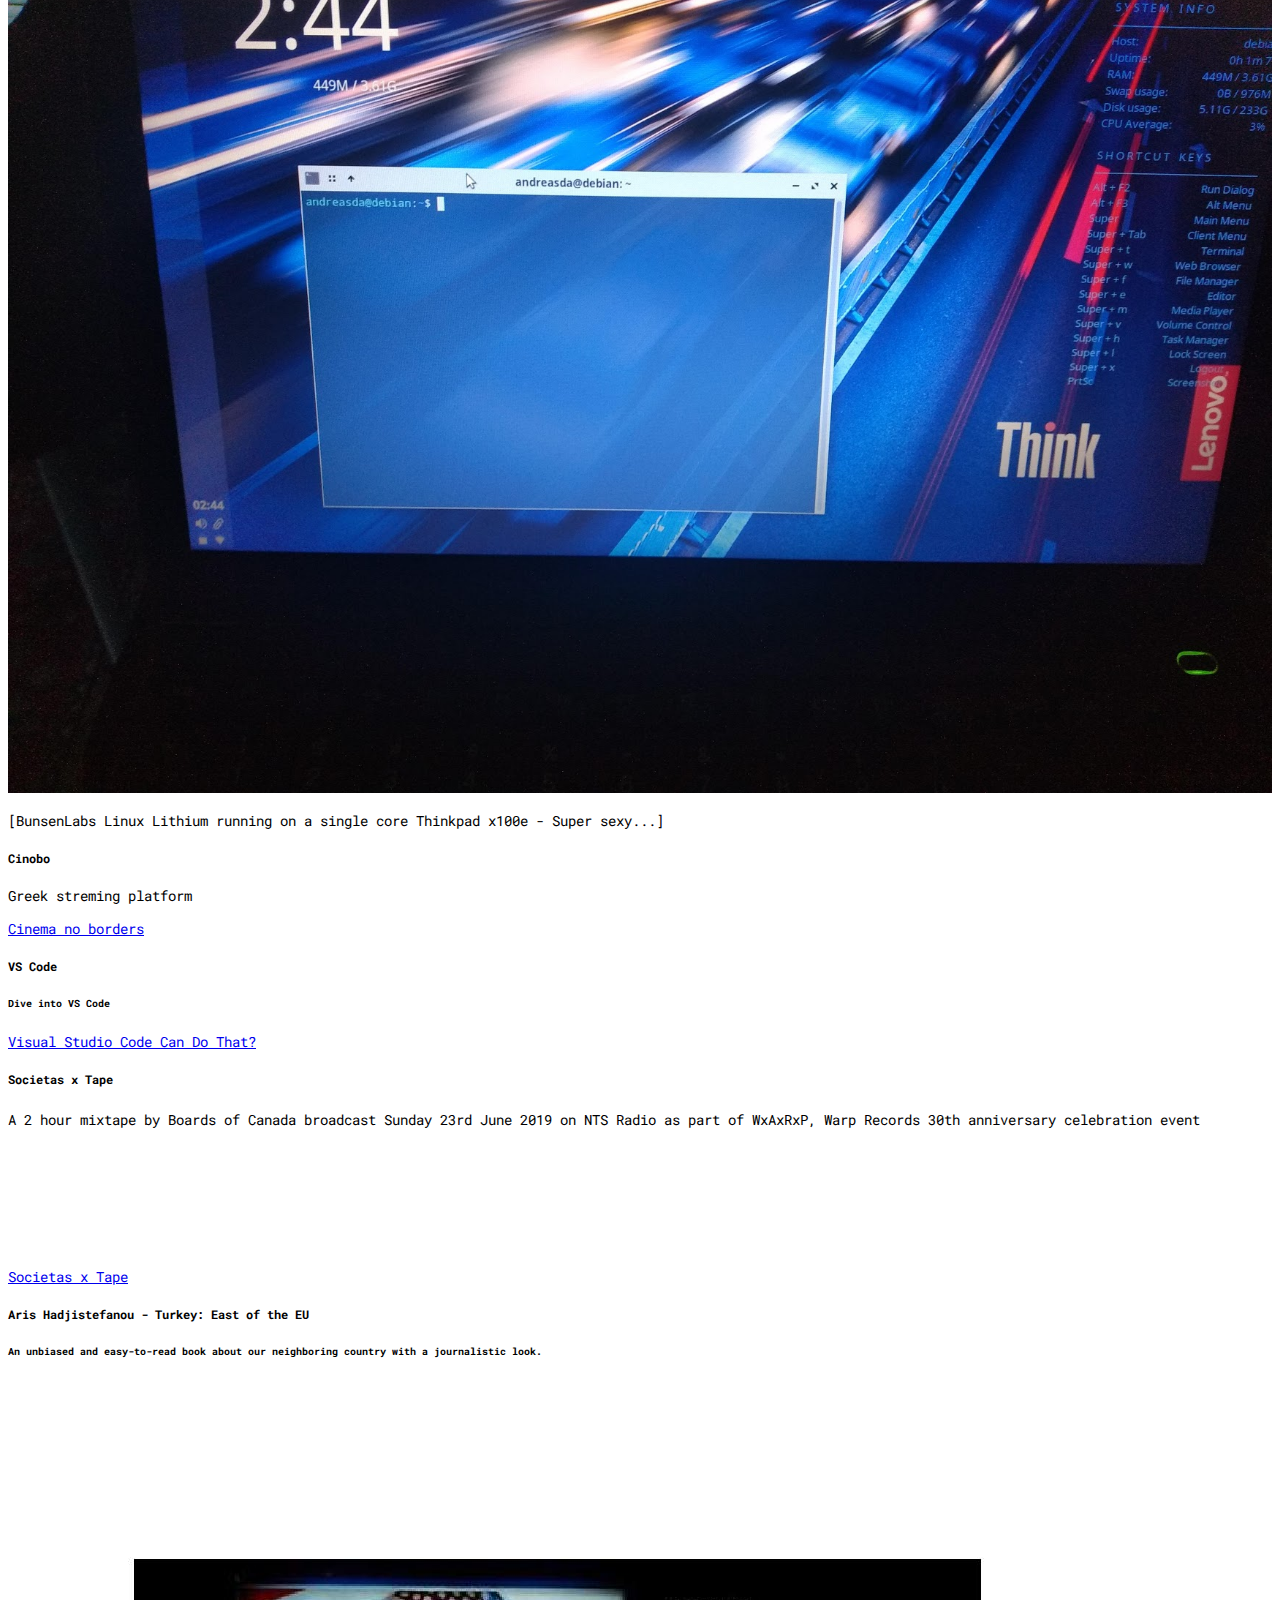
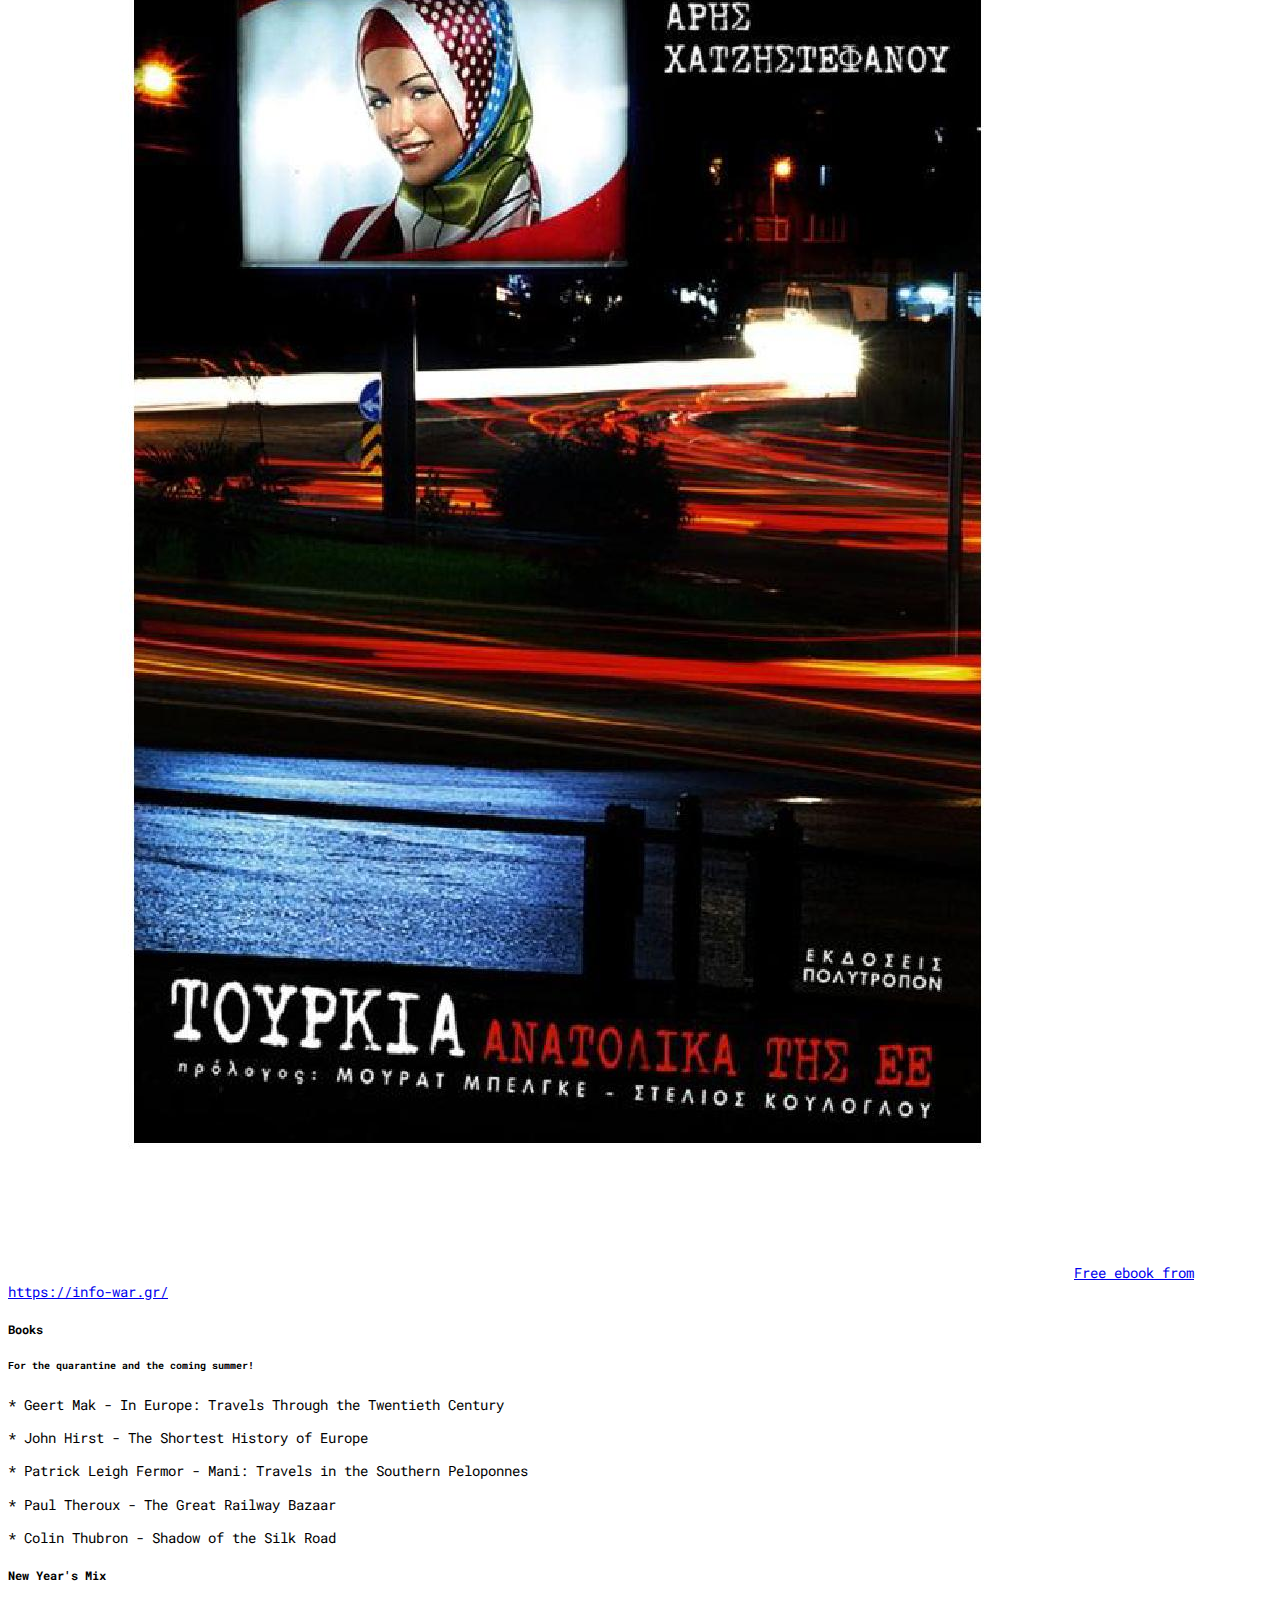
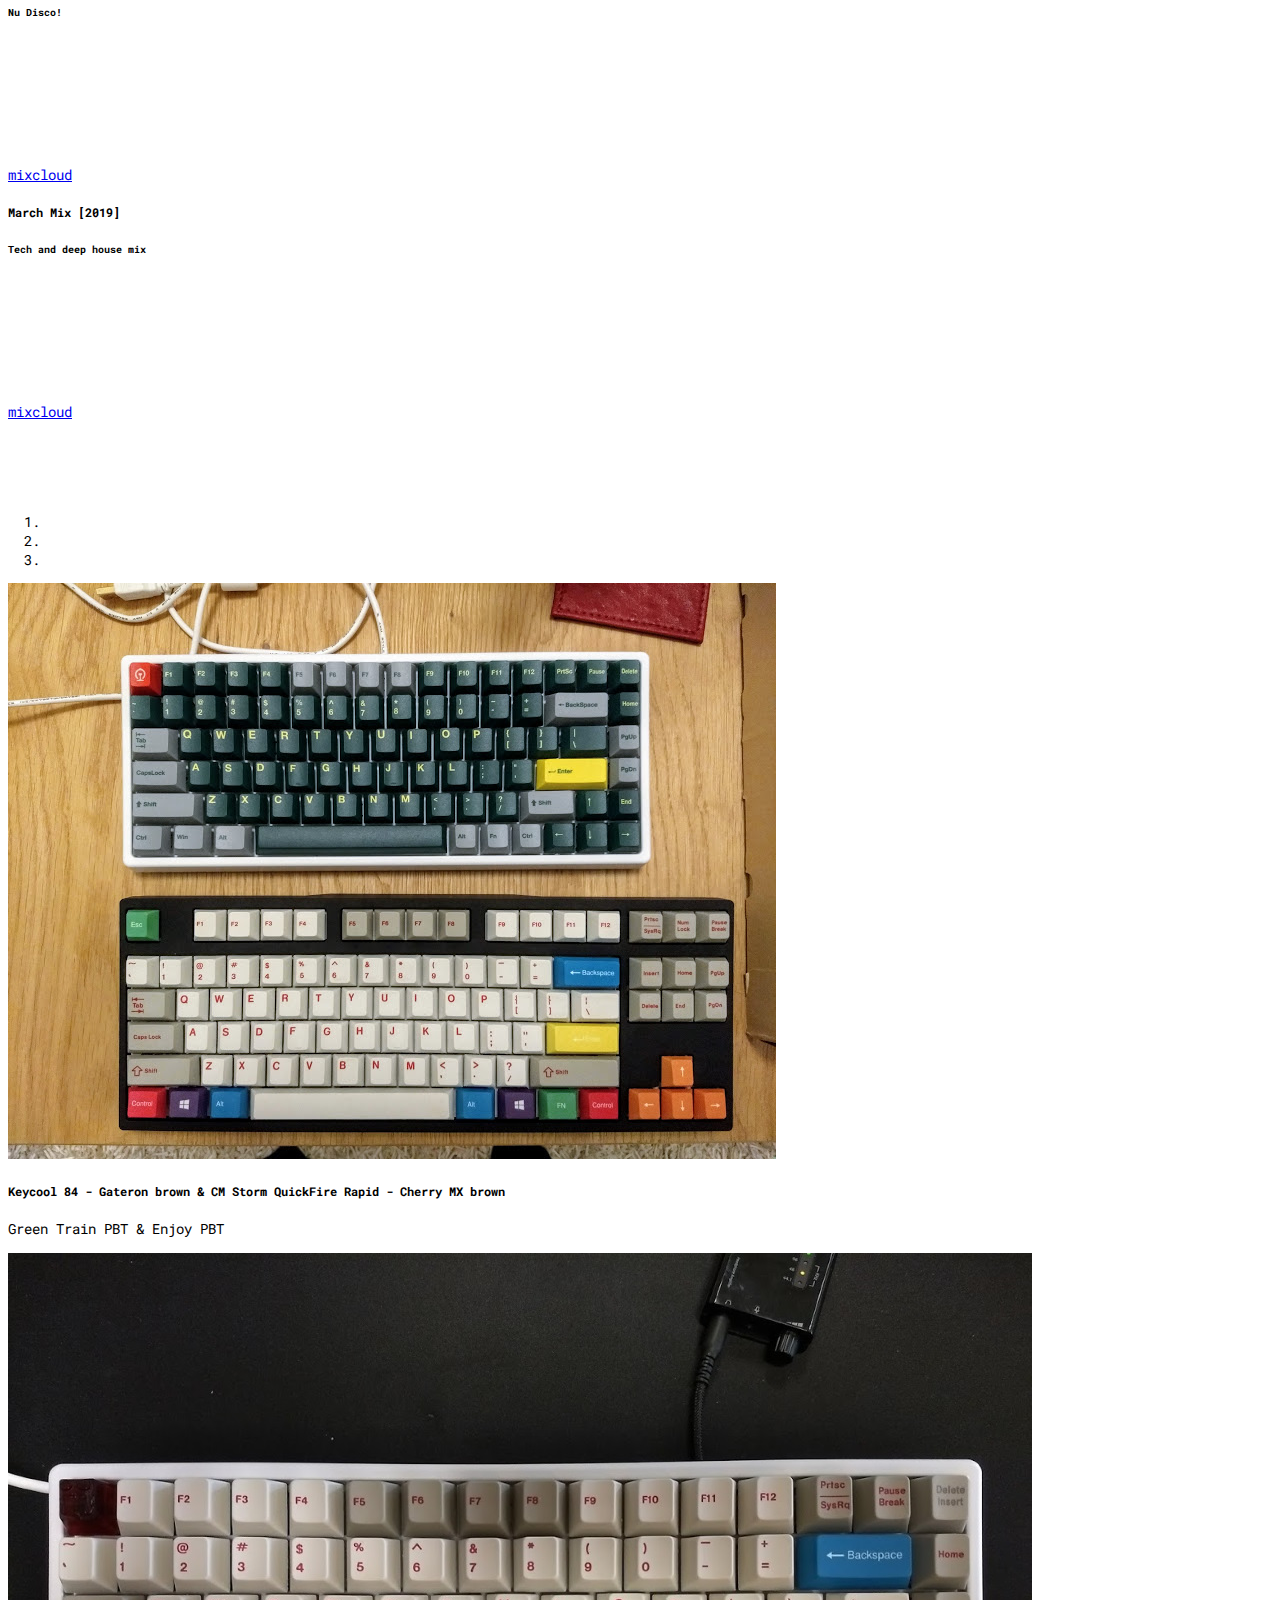
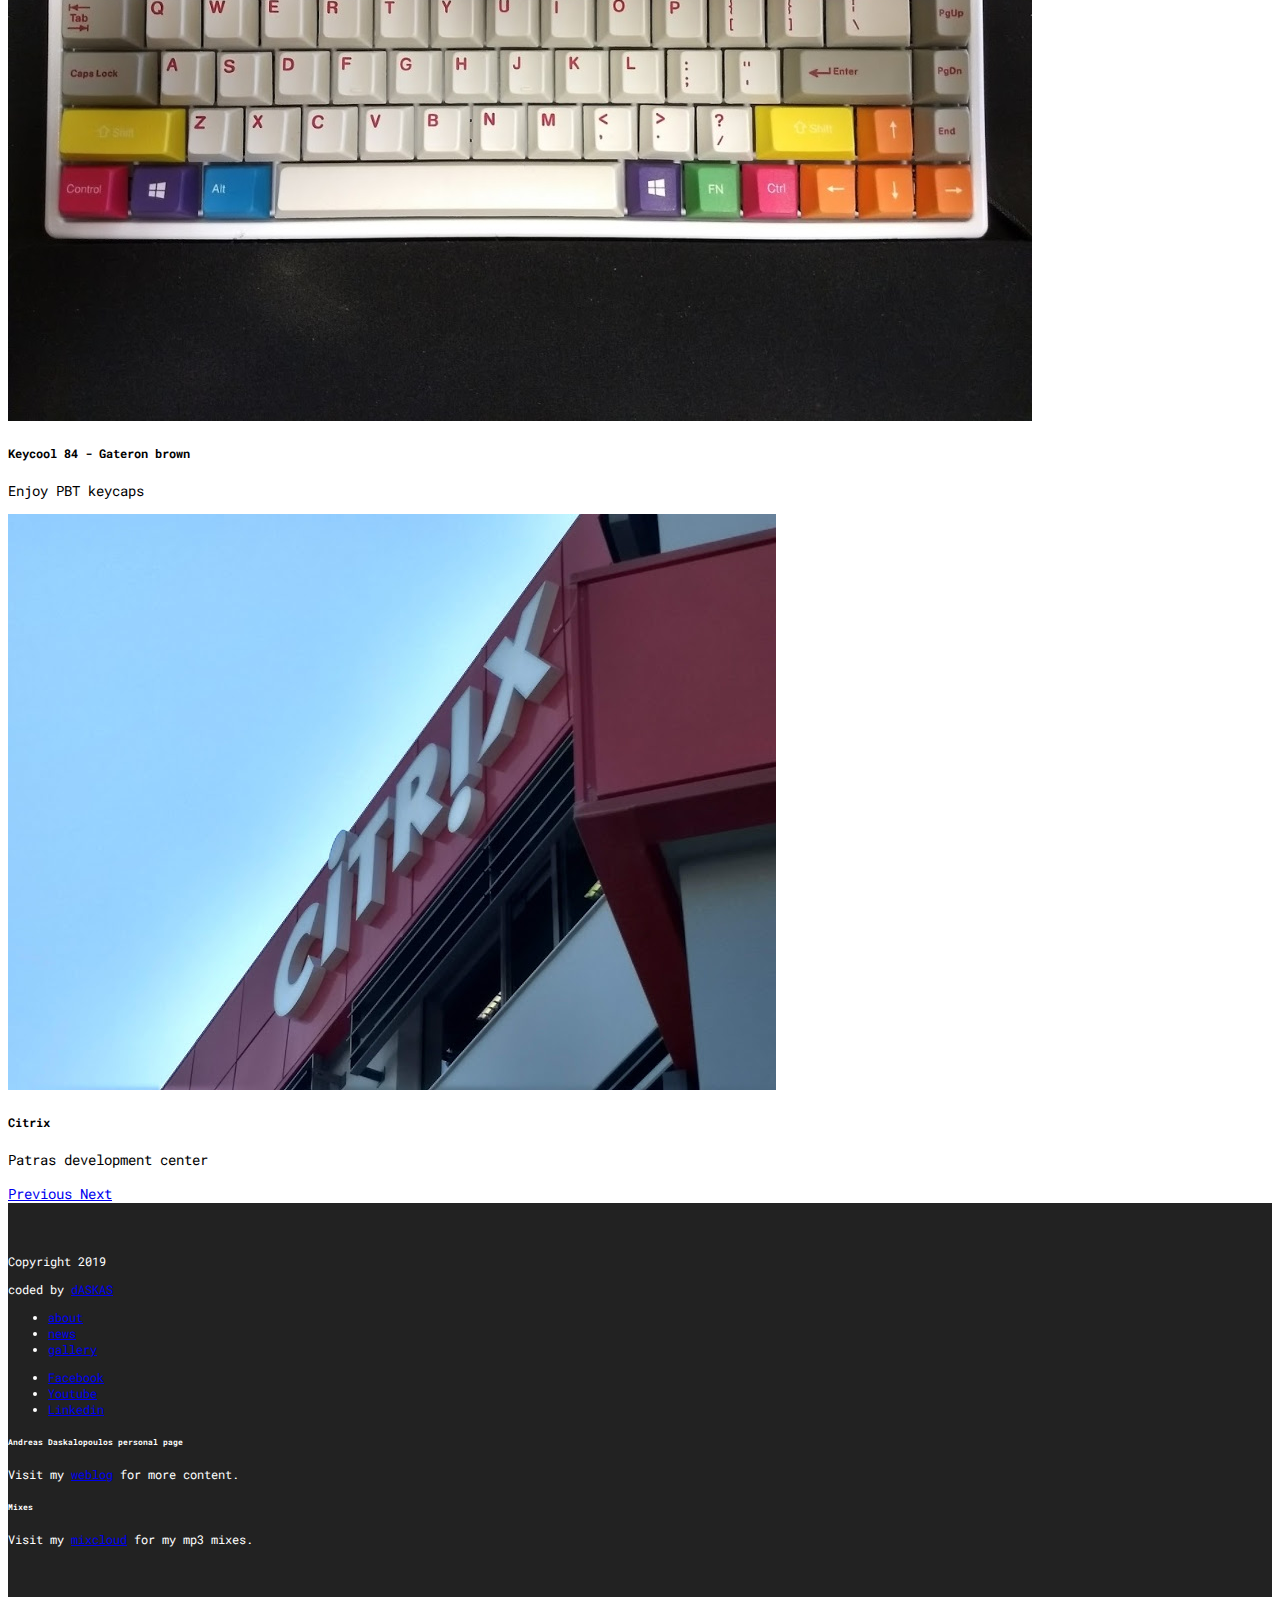
==== commit d80eaadb: "Daft Punk" ====
--- a/index.html
+++ b/index.html
@@ -1,244 +1,242 @@
-<!doctype html>
+<!DOCTYPE html>
 <html lang="en">
-
-<head>
-    <!-- Required meta tags -->
-    <meta charset="utf-8">
-    <meta name="viewport" content="width=device-width, initial-scale=1, shrink-to-fit=no">
-    <!-- Bootstrap CSS -->
-    <link rel="stylesheet" href="https://stackpath.bootstrapcdn.com/bootstrap/4.2.1/css/bootstrap.min.css"
-        integrity="sha384-GJzZqFGwb1QTTN6wy59ffF1BuGJpLSa9DkKMp0DgiMDm4iYMj70gZWKYbI706tWS" crossorigin="anonymous">
-    <link rel="stylesheet" href="style.css" />
-    <link href="https://fonts.googleapis.com/css?family=Roboto+Mono" rel="stylesheet">
-    <title>Andreas Daskalopoulos Personal Page</title>
-</head>
-
-<body>
-    <section id="header">
-        <div class="section-content">
-            <div class="container">
-                <h2>Andreas Daskalopoulos</h2>
-                <h4>@personal page=-</h4>
-            </div>
-        </div>
-    </section>
-    <section id="about">
-        <div class="section-content">
+    <head>
+        <!-- Required meta tags -->
+        <meta charset="utf-8" />
+        <meta name="viewport" content="width=device-width, initial-scale=1, shrink-to-fit=no" />
+        <!-- Bootstrap CSS -->
+        <link rel="stylesheet" href="https://stackpath.bootstrapcdn.com/bootstrap/4.2.1/css/bootstrap.min.css" integrity="sha384-GJzZqFGwb1QTTN6wy59ffF1BuGJpLSa9DkKMp0DgiMDm4iYMj70gZWKYbI706tWS" crossorigin="anonymous" />
+        <link rel="stylesheet" href="style.css" />
+        <link href="https://fonts.googleapis.com/css?family=Roboto+Mono" rel="stylesheet" />
+        <title>Andreas Daskalopoulos Personal Page</title>
+    </head>
+    <body>
+        <section id="header">
+            <div class="section-content">
+                <div class="container">
+                    <h2>Andreas Daskalopoulos</h2>
+                    <h4>@personal page=-</h4>
+                </div>
+            </div>
+        </section>
+        <section id="about">
+            <div class="section-content">
+                <div class="container">
+                    <div class="row">
+                        <div class="col-md-7">&nbsp;</div>
+                        <div class="col-md-5">
+                            <div class="about-text">
+                                <h3>About me</h3>
+                                <p>I was born in 1978 and started working in 2005. Moving fast to my 40s working as a senior software engineer in Patras, Greece at Citrix Engineering team. I enjoy sports and try to keep my spirit up.</p>
+                                <p>My favorite music artist is Aphex Twin, my favorite movie is Dune (Well… i am not entirely sure) and favorite book is JRR Tolkien’s, The Silmarillion. My Personal moto is Bilbo Baggins lives!</p>
+                                <h5>Follow me on the web</h5>
+                                <a href="https://www.facebook.com/andreas.daskalopoulos" class="btn btn-sm btn btn-light">Facebook</a>
+                                <a href="https://www.youtube.com/channel/UCUZsY8FCn2qQufWGd63esjw" class="btn btn-sm btn btn-light">Youtube</a>
+                                <a href="https://www.linkedin.com/in/daskas/" class="btn btn-sm btn btn-light">Linkedin</a>
+                            </div>
+                        </div>
+                    </div>
+                </div>
+            </div>
+        </section>
+        <section id="news">
+            <div class="section-content">
+                <div class="container">
+                    <h3>Booze that matters!</h3>
+                    <p>
+                        Visit my
+                        <a href="http://codeislikepoetry.blogspot.com/" alt="weblog">weblog</a>
+                        for more content. Here are some interesting updates and links:
+                    </p>
+                    <div class="row">
+                        <div class="col-sm-12">
+                            <div class="card-columns">
+                                <div class="card">
+                                    <div class="card-body">
+                                        <h5 class="card-title">Daft Punk</h5>
+                                        <h6 class="card-subtitle mb-2 text-muted">Farewell... 90s</h6>
+                                        <iframe height="120" src="https://www.youtube.com/embed/DuDX6wNfjqc" frameborder="0" allow="accelerometer; autoplay; clipboard-write; encrypted-media; gyroscope; picture-in-picture" allowfullscreen></iframe>
+                                        <a href="https://www.lifo.gr/culture/music/antio-daft-punk" class="card-link">Αντίο Daft Punk</a>
+                                    </div>
+                                </div>
+                                <div class="card">
+                                    <div class="card-body">
+                                        <h5 class="card-title">COVID-19</h5>
+                                        <h6 class="card-subtitle mb-2 text-muted">IDM mix to sleep better during lockdown nights</h6>
+                                        <iframe width="100%" height="120" src="https://www.mixcloud.com/widget/iframe/?hide_cover=1&feed=%2Fandreasdaskalopoulos%2Fcovid-19%2F" frameborder="0"></iframe>
+                                        <a href="https://www.mixcloud.com/andreasdaskalopoulos/covid-19/" class="card-link">mixcloud</a>
+                                    </div>
+                                </div>
+                                <div class="card">
+                                    <div class="card-body">
+                                        <h5 class="card-title">Lightweight Linux distros</h5>
+                                        <p class="card-text">
+                                            *
+                                            <a href="https://www.bunsenlabs.org/" class="card-link">BunsenLabs Linux</a>
+                                        </p>
+                                        <p class="card-text">
+                                            *
+                                            <a href="https://crunchbangplusplus.org/" class="card-link">CrunchBang++ (#!++)</a>
+                                        </p>
+                                        <img class="card-img-top" src="img/IMG_20210209_094420599.jpg" alt="Thinkpad x100e + BunsenLabs Linux Lithium" />
+                                        <p>[BunsenLabs Linux Lithium running on a single core Thinkpad x100e - Super sexy...]</p>
+                                    </div>
+                                </div>
+                                <div class="card">
+                                    <div class="card-body">
+                                        <h5 class="card-title">Cinobo</h5>
+                                        <p class="card-text">Greek streming platform</p>
+                                        <a href="https://cinobo.com/" class="card-link">Cinema no borders</a>
+                                    </div>
+                                </div>
+                                <div class="card">
+                                    <div class="card-body">
+                                        <h5 class="card-title">VS Code</h5>
+                                        <h6 class="card-subtitle mb-2 text-muted">Dive into VS Code</h6>
+                                        <a href="https://frontendmasters.com/courses/customize-vs-code/" class="card-link">Visual Studio Code Can Do That?</a>
+                                    </div>
+                                </div>
+                                <div class="card">
+                                    <div class="card-body">
+                                        <h5 class="card-title">Societas x Tape</h5>
+                                        <h6 class="card-subtitle mb-2 text-muted"></h6>
+                                        <p class="card-text">A 2 hour mixtape by Boards of Canada broadcast Sunday 23rd June 2019 on NTS Radio as part of WxAxRxP, Warp Records 30th anniversary celebration event</p>
+                                        <iframe width="100%" height="120" src="https://www.youtube.com/embed/LXV1dsx5yfs" frameborder="0" allow="accelerometer; autoplay; clipboard-write; encrypted-media; gyroscope; picture-in-picture" allowfullscreen></iframe>
+                                        <a href="https://bocpages.org/wiki/Societas_x_Tape" class="card-link">Societas x Tape</a>
+                                    </div>
+                                </div>
+                                <div class="card">
+                                    <div class="card-body">
+                                        <h5 class="card-title">Aris Hadjistefanou - Turkey: East of the EU</h5>
+                                        <h6 class="card-subtitle mb-2 text-muted">An unbiased and easy-to-read book about our neighboring country with a journalistic look.</h6>
+                                        <img class="card-img-top" src="img/page_1.jpg" alt="Άρης Χατζηστεφάνου - Τουρκία: Ανατολικά της ΕΕ" />
+                                        <a href="https://info-war.gr/tourkia-anatolika-tis-ee/" class="card-link">Free ebook from https://info-war.gr/</a>
+                                    </div>
+                                </div>
+                                <div class="card">
+                                    <div class="card-body">
+                                        <h5 class="card-title">Books</h5>
+                                        <h6 class="card-subtitle mb-2 text-muted">For the quarantine and the coming summer!</h6>
+                                        <p class="card-text">* Geert Mak - In Europe: Travels Through the Twentieth Century</p>
+                                        <p class="card-text">* John Hirst - The Shortest History of Europe</p>
+                                        <p class="card-text">* Patrick Leigh Fermor - Mani: Travels in the Southern Peloponnes</p>
+                                        <p class="card-text">* Paul Theroux - The Great Railway Bazaar</p>
+                                        <p class="card-text">* Colin Thubron - Shadow of the Silk Road</p>
+                                    </div>
+                                </div>
+                                <div class="card">
+                                    <div class="card-body">
+                                        <h5 class="card-title">New Year's Mix</h5>
+                                        <h6 class="card-subtitle mb-2 text-muted">Nu Disco!</h6>
+                                        <iframe width="100%" height="120" src="https://www.mixcloud.com/widget/iframe/?feed=%2Fandreasdaskalopoulos%2Fnew-years-eve-2019%2F" frameborder="0"></iframe>
+                                        <a href="https://www.mixcloud.com/andreasdaskalopoulos/new-years-eve-2019/" class="card-link">mixcloud</a>
+                                    </div>
+                                </div>
+                                <div class="card">
+                                    <div class="card-body">
+                                        <h5 class="card-title">March Mix [2019]</h5>
+                                        <h6 class="card-subtitle mb-2 text-muted">Tech and deep house mix</h6>
+                                        <iframe width="100%" height="120" src="https://www.mixcloud.com/widget/iframe/?hide_cover=1&feed=%2Fandreasdaskalopoulos%2Fmarch-mix-2019%2F" frameborder="0"></iframe>
+                                        <a href="https://www.mixcloud.com/andreasdaskalopoulos/march-mix-2019/" class="card-link">mixcloud</a>
+                                    </div>
+                                </div>
+                            </div>
+                        </div>
+                    </div>
+                </div>
+            </div>
+        </section>
+        <section id="gallery">
+            <div id="carouselExampleIndicators" class="carousel slide" data-ride="carousel">
+                <ol class="carousel-indicators">
+                    <li data-target="#carouselExampleIndicators" data-slide-to="0" class="active"></li>
+                    <li data-target="#carouselExampleIndicators" data-slide-to="1"></li>
+                    <li data-target="#carouselExampleIndicators" data-slide-to="2"></li>
+                </ol>
+                <div class="carousel-inner">
+                    <div class="carousel-item active">
+                        <img src="img/image_1.jpg" class="d-block w-100" alt="Keycool 84 - Gateron brown & CM Storm QuickFire Rapid - Cherry MX brown" />
+                        <div class="carousel-caption d-none d-md-block">
+                            <h5>Keycool 84 - Gateron brown & CM Storm QuickFire Rapid - Cherry MX brown</h5>
+                            <p>Green Train PBT & Enjoy PBT</p>
+                        </div>
+                    </div>
+                    <div class="carousel-item">
+                        <img src="img/image_2.jpg" class="d-block w-100" alt="Keycool 84 - Gateron brown" />
+                        <div class="carousel-caption d-none d-md-block">
+                            <h5>Keycool 84 - Gateron brown</h5>
+                            <p>Enjoy PBT keycaps</p>
+                        </div>
+                    </div>
+                    <div class="carousel-item">
+                        <img src="img/image_3.jpg" class="d-block w-100" alt="Tomoko TKL - Outemu blue" />
+                        <div class="carousel-caption d-none d-md-block">
+                            <h5>Citrix</h5>
+                            <p>Patras development center</p>
+                        </div>
+                    </div>
+                </div>
+                <a class="carousel-control-prev" href="#carouselExampleIndicators" role="button" data-slide="prev">
+                    <span class="carousel-control-prev-icon" aria-hidden="true"></span>
+                    <span class="sr-only">Previous</span>
+                </a>
+                <a class="carousel-control-next" href="#carouselExampleIndicators" role="button" data-slide="next">
+                    <span class="carousel-control-next-icon" aria-hidden="true"></span>
+                    <span class="sr-only">Next</span>
+                </a>
+            </div>
+        </section>
+        <footer id="footer-main">
             <div class="container">
                 <div class="row">
-                    <div class="col-md-7">
-                        &nbsp;
-                    </div>
-                    <div class="col-md-5">
-                        <div class="about-text">
-                            <h3>About me</h3>
-                            <p>I was born in 1978 and started working in 2005. Moving fast to my 40s working
-                                as a senior software engineer in Patras, Greece at Citrix Engineering team. I enjoy
-                                sports
-                                and try to keep my spirit up.
-                            </p>
-                            <p>My favorite music artist is Aphex Twin, my favorite movie is Dune (Well… i am not
-                                entirely
-                                sure) and favorite book is
-                                JRR Tolkien’s, The Silmarillion. My Personal moto is Bilbo Baggins lives!
-                            </p>
-                            <h5>Follow me on the web</h5>
-                            <a href="https://www.facebook.com/andreas.daskalopoulos"
-                                class="btn btn-sm btn btn-light">Facebook</a>
-                            <a href="https://www.youtube.com/channel/UCUZsY8FCn2qQufWGd63esjw"
-                                class="btn btn-sm btn btn-light">Youtube</a>
-                            <a href="https://www.linkedin.com/in/daskas/" class="btn btn-sm btn btn-light">Linkedin</a>
-                        </div>
-                    </div>
-                </div>
-            </div>
-        </div>
-    </section>
-    <section id="news">
-        <div class="section-content">
-            <div class="container">
-                <h3>Booze that matters!</h3>
-                <p>Visit my <a href="http://codeislikepoetry.blogspot.com/" alt="weblog">weblog</a> for more content.
-                    Here are some interesting updates and links:
-                </p>
-                <div class="row">
-                    <div class="col-sm-12">
-                        <div class="card-columns">
-                            <div class="card">
-                                <div class="card-body">
-                                    <h5 class="card-title">COVID-19</h5>
-                                    <h6 class="card-subtitle mb-2 text-muted">IDM mix to sleep better during lockdown nights</h6>
-                                    <iframe width="100%" height="120"
-                                        src="https://www.mixcloud.com/widget/iframe/?hide_cover=1&feed=%2Fandreasdaskalopoulos%2Fcovid-19%2F"
-                                        frameborder="0"></iframe>
-                                    <a href="https://www.mixcloud.com/andreasdaskalopoulos/covid-19/"
-                                        class="card-link">mixcloud</a>
-                                </div>
-                            </div>
-                            <div class="card">
-                                <div class="card-body">
-                                    <h5 class="card-title">Lightweight Linux distros</h5>
-                                    <p class="card-text">* <a href="https://www.bunsenlabs.org/" class="card-link">BunsenLabs Linux</a></p>
-                                    <p class="card-text">* <a href="https://crunchbangplusplus.org/" class="card-link">CrunchBang++ (#!++)</a></p>
-                                    <img class="card-img-top" src="img/IMG_20210209_094420599.jpg" alt="Thinkpad x100e + BunsenLabs Linux Lithium">
-                                    <p>[BunsenLabs Linux Lithium running on a single core Thinkpad x100e - Super sexy...]</p>
-                                </div>
-                            </div>
-                            <div class="card">
-                                <div class="card-body">
-                                    <h5 class="card-title">Cinobo</h5>
-                                    <p class="card-text">Greek streming platform</p>
-                                    <a href="https://cinobo.com/" class="card-link">Cinema no borders</a>
-                                </div>
-                            </div>
-                            <div class="card">
-                                <div class="card-body">
-                                    <h5 class="card-title">VS Code</h5>
-                                    <h6 class="card-subtitle mb-2 text-muted">Dive into VS Code</h6>
-                                    <a href="https://frontendmasters.com/courses/customize-vs-code/" class="card-link">Visual Studio Code Can Do That?</a>
-                                </div>
-                            </div>
-                            <div class="card">
-                                <div class="card-body">
-                                    <h5 class="card-title">Societas x Tape</h5>
-                                    <h6 class="card-subtitle mb-2 text-muted"></h6>
-                                    <p class="card-text">A 2 hour mixtape by Boards of Canada broadcast Sunday 23rd June 2019 on NTS Radio as part of WxAxRxP, Warp Records 30th anniversary celebration event</p>
-                                    <iframe width="100%" height="120" src="https://www.youtube.com/embed/LXV1dsx5yfs" frameborder="0" allow="accelerometer; autoplay; clipboard-write; encrypted-media; gyroscope; picture-in-picture" allowfullscreen></iframe>
-                                    <a href="https://bocpages.org/wiki/Societas_x_Tape" class="card-link">Societas x Tape</a>
-                                </div>
-                            </div>
-                            <div class="card">
-                                <div class="card-body">
-                                    <h5 class="card-title">Aris Hadjistefanou - Turkey: East of the EU</h5>
-                                    <h6 class="card-subtitle mb-2 text-muted">An unbiased and easy-to-read book about our neighboring country with a journalistic look.</h6>
-                                    <img class="card-img-top" src="img/page_1.jpg" alt="Άρης Χατζηστεφάνου - Τουρκία: Ανατολικά της ΕΕ">
-                                    <a href="https://info-war.gr/tourkia-anatolika-tis-ee/" class="card-link">Free ebook from https://info-war.gr/</a>
-                                </div>
-                            </div>
-                            <div class="card">
-                                <div class="card-body">
-                                    <h5 class="card-title">Books</h5>
-                                    <h6 class="card-subtitle mb-2 text-muted">For the quarantine and the coming summer!</h6>
-                                    <p class="card-text">* Geert Mak - In Europe: Travels Through the Twentieth Century</p>
-                                    <p class="card-text">* John Hirst - The Shortest History of Europe</p>
-                                    <p class="card-text">* Patrick Leigh Fermor - Mani: Travels in the Southern Peloponnes</p>
-                                    <p class="card-text">* Paul Theroux - The Great Railway Bazaar</p>
-                                    <p class="card-text">* Colin Thubron - Shadow of the Silk Road</p>
-                                </div>
-                            </div>                           
-                            <div class="card">
-                                <div class="card-body">
-                                    <h5 class="card-title">New Year's Mix</h5>
-                                    <h6 class="card-subtitle mb-2 text-muted">Nu Disco!</h6>
-                                    <iframe width="100%" height="120"
-                                        src="https://www.mixcloud.com/widget/iframe/?feed=%2Fandreasdaskalopoulos%2Fnew-years-eve-2019%2F"
-                                        frameborder="0"></iframe>
-                                    <a href="https://www.mixcloud.com/andreasdaskalopoulos/new-years-eve-2019/"
-                                        class="card-link">mixcloud</a>
-                                </div>
-                            </div>
-                            <div class="card">
-                                <div class="card-body">
-                                    <h5 class="card-title">March Mix [2019]</h5>
-                                    <h6 class="card-subtitle mb-2 text-muted">Tech and deep house mix</h6>
-                                    <iframe width="100%" height="120"
-                                        src="https://www.mixcloud.com/widget/iframe/?hide_cover=1&feed=%2Fandreasdaskalopoulos%2Fmarch-mix-2019%2F"
-                                        frameborder="0"></iframe>
-                                    <a href="https://www.mixcloud.com/andreasdaskalopoulos/march-mix-2019/"
-                                        class="card-link">mixcloud</a>
-                                </div>
-                            </div>
-                        </div>
-                    </div>
-                </div>
-            </div>
-        </div>
-    </section>
-    <section id="gallery">
-        <div id="carouselExampleIndicators" class="carousel slide" data-ride="carousel">
-            <ol class="carousel-indicators">
-                <li data-target="#carouselExampleIndicators" data-slide-to="0" class="active"></li>
-                <li data-target="#carouselExampleIndicators" data-slide-to="1"></li>
-                <li data-target="#carouselExampleIndicators" data-slide-to="2"></li>
-            </ol>
-            <div class="carousel-inner">
-                <div class="carousel-item active">
-                    <img src="img/image_1.jpg" class="d-block w-100"
-                        alt="Keycool 84 - Gateron brown & CM Storm QuickFire Rapid - Cherry MX brown">
-                    <div class="carousel-caption d-none d-md-block">
-                        <h5>Keycool 84 - Gateron brown & CM Storm QuickFire Rapid - Cherry MX brown</h5>
-                        <p>Green Train PBT & Enjoy PBT</p>
-                    </div>
-                </div>
-                <div class="carousel-item">
-                    <img src="img/image_2.jpg" class="d-block w-100" alt="Keycool 84 - Gateron brown">
-                    <div class="carousel-caption d-none d-md-block">
-                        <h5>Keycool 84 - Gateron brown</h5>
-                        <p>Enjoy PBT keycaps</p>
-                    </div>
-                </div>
-                <div class="carousel-item">
-                    <img src="img/image_3.jpg" class="d-block w-100" alt="Tomoko TKL - Outemu blue">
-                    <div class="carousel-caption d-none d-md-block">
-                        <h5>Citrix</h5>
-                        <p>Patras development center</p>
-                    </div>
-                </div>
-            </div>
-            <a class="carousel-control-prev" href="#carouselExampleIndicators" role="button" data-slide="prev">
-                <span class="carousel-control-prev-icon" aria-hidden="true"></span>
-                <span class="sr-only">Previous</span>
-            </a>
-            <a class="carousel-control-next" href="#carouselExampleIndicators" role="button" data-slide="next">
-                <span class="carousel-control-next-icon" aria-hidden="true"></span>
-                <span class="sr-only">Next</span>
-            </a>
-        </div>
-    </section>
-    <footer id="footer-main">
-        <div class="container">
-            <div class="row">
-                <div class="col-sm-3">
-                    <p>Copyright 2019</p>
-                    <p>coded by <a href="http://codeislikepoetry.blogspot.com/">dASKAS</a></p>
-                </div>
-                <div class="col-sm-3">
-                    <ul class="list-unstyled">
-                        <li><a href="#about">about</a></li>
-                        <li><a href="#news">news</a></li>
-                        <li><a href="#gallery">gallery</a></li>
-                    </ul>
-                </div>
-                <div class="col-sm-3">
-                    <ul class="list-unstyled">
-                        <li><a href="https://www.facebook.com/andreas.daskalopoulos" target="_blank">Facebook</a></li>
-                        <li><a href="https://www.youtube.com/channel/UCUZsY8FCn2qQufWGd63esjw"
-                                target="_blank">Youtube</a></li>
-                        <li><a href="https://www.linkedin.com/in/daskas/" target="_blank">Linkedin</a></li>
-                    </ul>
-                </div>
-                <div class="col-sm-3">
-                    <h6>Andreas Daskalopoulos personal page</h6>
-                    <p>Visit my <a href="http://codeislikepoetry.blogspot.com/" alt="weblog">weblog</a> for more
-                        content.</p>
-                    <h6>Mixes</h6>
-                    <p>Visit my <a href="https://www.mixcloud.com/andreasdaskalopoulos/" alt="mixcloud">mixcloud</a> for
-                        my mp3 mixes.</p>
-                </div>
-            </div>
-        </div>
-    </footer>
-    <!-- Optional JavaScript -->
-    <!-- jQuery first, then Popper.js, then Bootstrap JS -->
-    <script src="https://code.jquery.com/jquery-3.3.1.slim.min.js"
-        integrity="sha384-q8i/X+965DzO0rT7abK41JStQIAqVgRVzpbzo5smXKp4YfRvH+8abtTE1Pi6jizo"
-        crossorigin="anonymous"></script>
-    <script src="https://cdnjs.cloudflare.com/ajax/libs/popper.js/1.14.6/umd/popper.min.js"
-        integrity="sha384-wHAiFfRlMFy6i5SRaxvfOCifBUQy1xHdJ/yoi7FRNXMRBu5WHdZYu1hA6ZOblgut"
-        crossorigin="anonymous"></script>
-    <script src="https://stackpath.bootstrapcdn.com/bootstrap/4.2.1/js/bootstrap.min.js"
-        integrity="sha384-B0UglyR+jN6CkvvICOB2joaf5I4l3gm9GU6Hc1og6Ls7i6U/mkkaduKaBhlAXv9k"
-        crossorigin="anonymous"></script>
-</body>
-
-</html>+                    <div class="col-sm-3">
+                        <p>Copyright 2019</p>
+                        <p>
+                            coded by
+                            <a href="http://codeislikepoetry.blogspot.com/">dASKAS</a>
+                        </p>
+                    </div>
+                    <div class="col-sm-3">
+                        <ul class="list-unstyled">
+                            <li><a href="#about">about</a></li>
+                            <li><a href="#news">news</a></li>
+                            <li><a href="#gallery">gallery</a></li>
+                        </ul>
+                    </div>
+                    <div class="col-sm-3">
+                        <ul class="list-unstyled">
+                            <li>
+                                <a href="https://www.facebook.com/andreas.daskalopoulos" target="_blank">Facebook</a>
+                            </li>
+                            <li>
+                                <a href="https://www.youtube.com/channel/UCUZsY8FCn2qQufWGd63esjw" target="_blank">Youtube</a>
+                            </li>
+                            <li>
+                                <a href="https://www.linkedin.com/in/daskas/" target="_blank">Linkedin</a>
+                            </li>
+                        </ul>
+                    </div>
+                    <div class="col-sm-3">
+                        <h6>Andreas Daskalopoulos personal page</h6>
+                        <p>
+                            Visit my
+                            <a href="http://codeislikepoetry.blogspot.com/" alt="weblog">weblog</a>
+                            for more content.
+                        </p>
+                        <h6>Mixes</h6>
+                        <p>
+                            Visit my
+                            <a href="https://www.mixcloud.com/andreasdaskalopoulos/" alt="mixcloud">mixcloud</a>
+                            for my mp3 mixes.
+                        </p>
+                    </div>
+                </div>
+            </div>
+        </footer>
+        <!-- Optional JavaScript -->
+        <!-- jQuery first, then Popper.js, then Bootstrap JS -->
+        <script src="https://code.jquery.com/jquery-3.3.1.slim.min.js" integrity="sha384-q8i/X+965DzO0rT7abK41JStQIAqVgRVzpbzo5smXKp4YfRvH+8abtTE1Pi6jizo" crossorigin="anonymous"></script>
+        <script src="https://cdnjs.cloudflare.com/ajax/libs/popper.js/1.14.6/umd/popper.min.js" integrity="sha384-wHAiFfRlMFy6i5SRaxvfOCifBUQy1xHdJ/yoi7FRNXMRBu5WHdZYu1hA6ZOblgut" crossorigin="anonymous"></script>
+        <script src="https://stackpath.bootstrapcdn.com/bootstrap/4.2.1/js/bootstrap.min.js" integrity="sha384-B0UglyR+jN6CkvvICOB2joaf5I4l3gm9GU6Hc1og6Ls7i6U/mkkaduKaBhlAXv9k" crossorigin="anonymous"></script>
+    </body>
+</html>
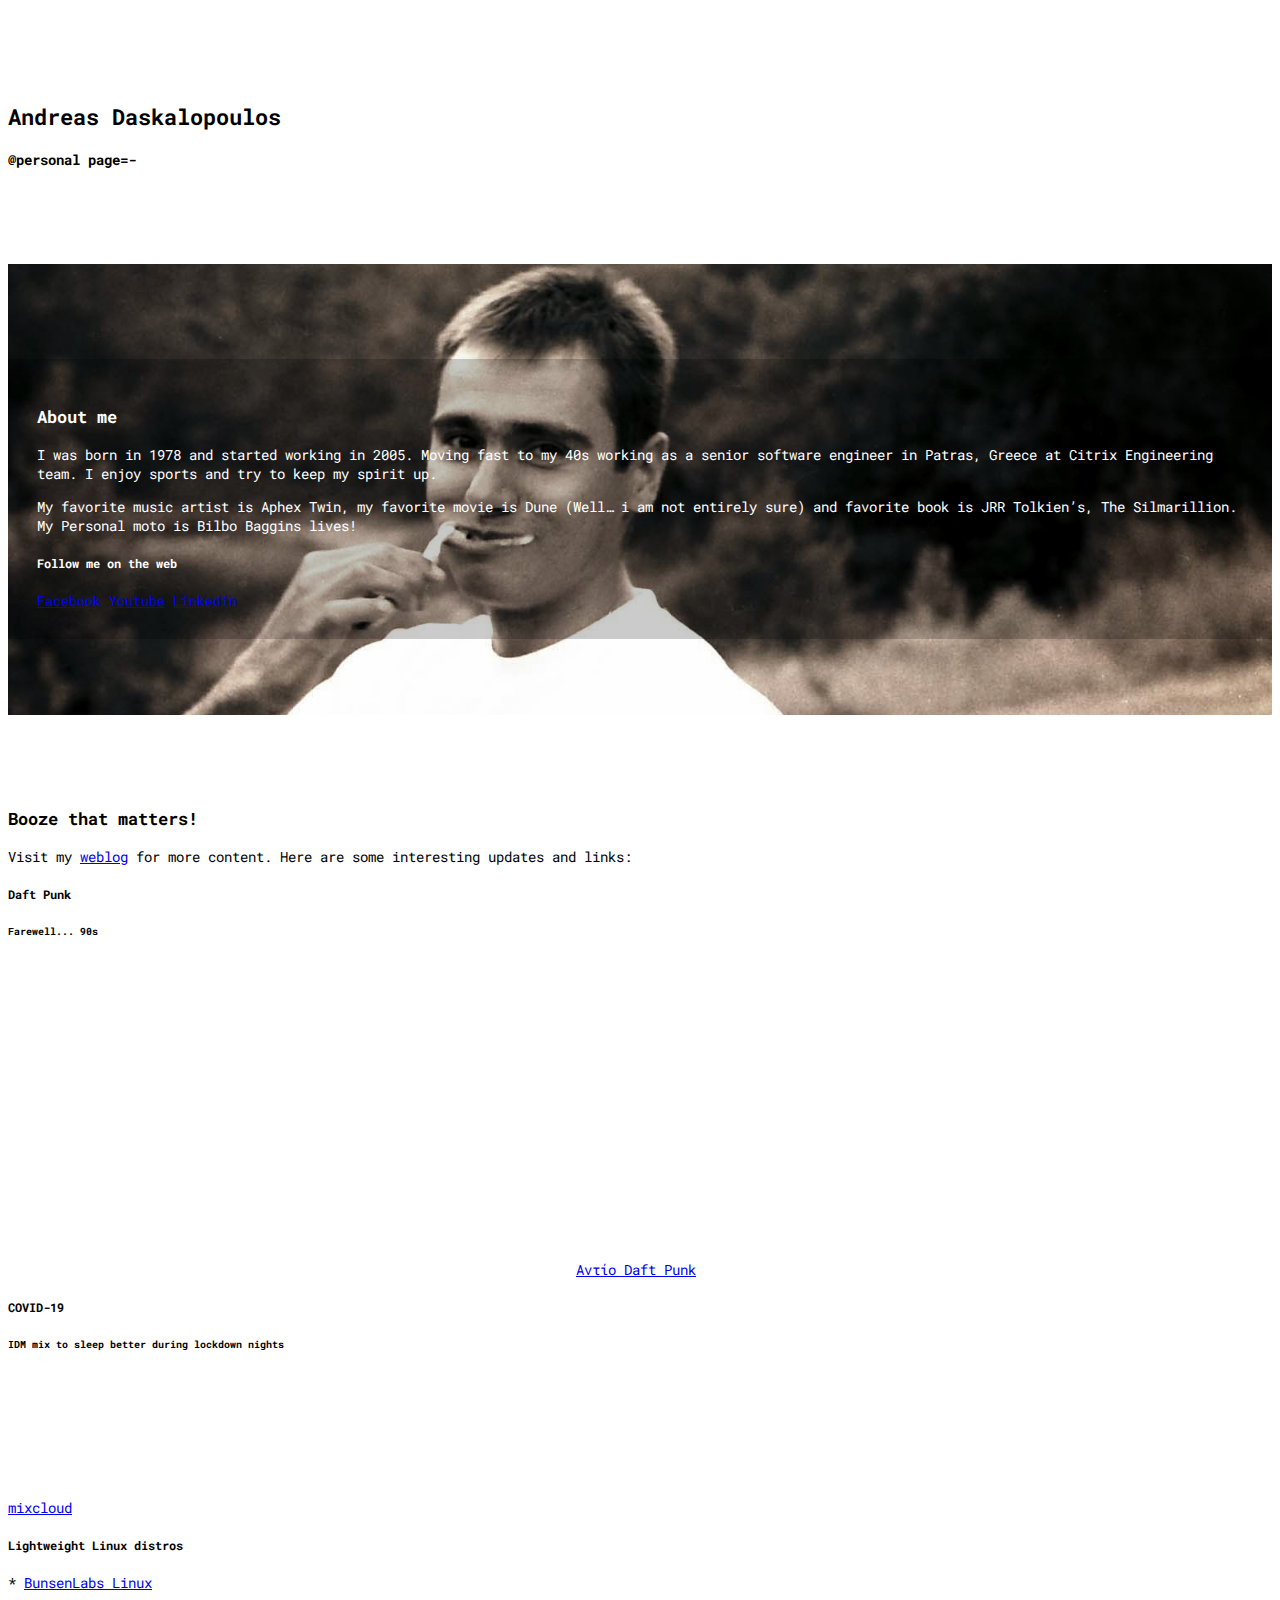
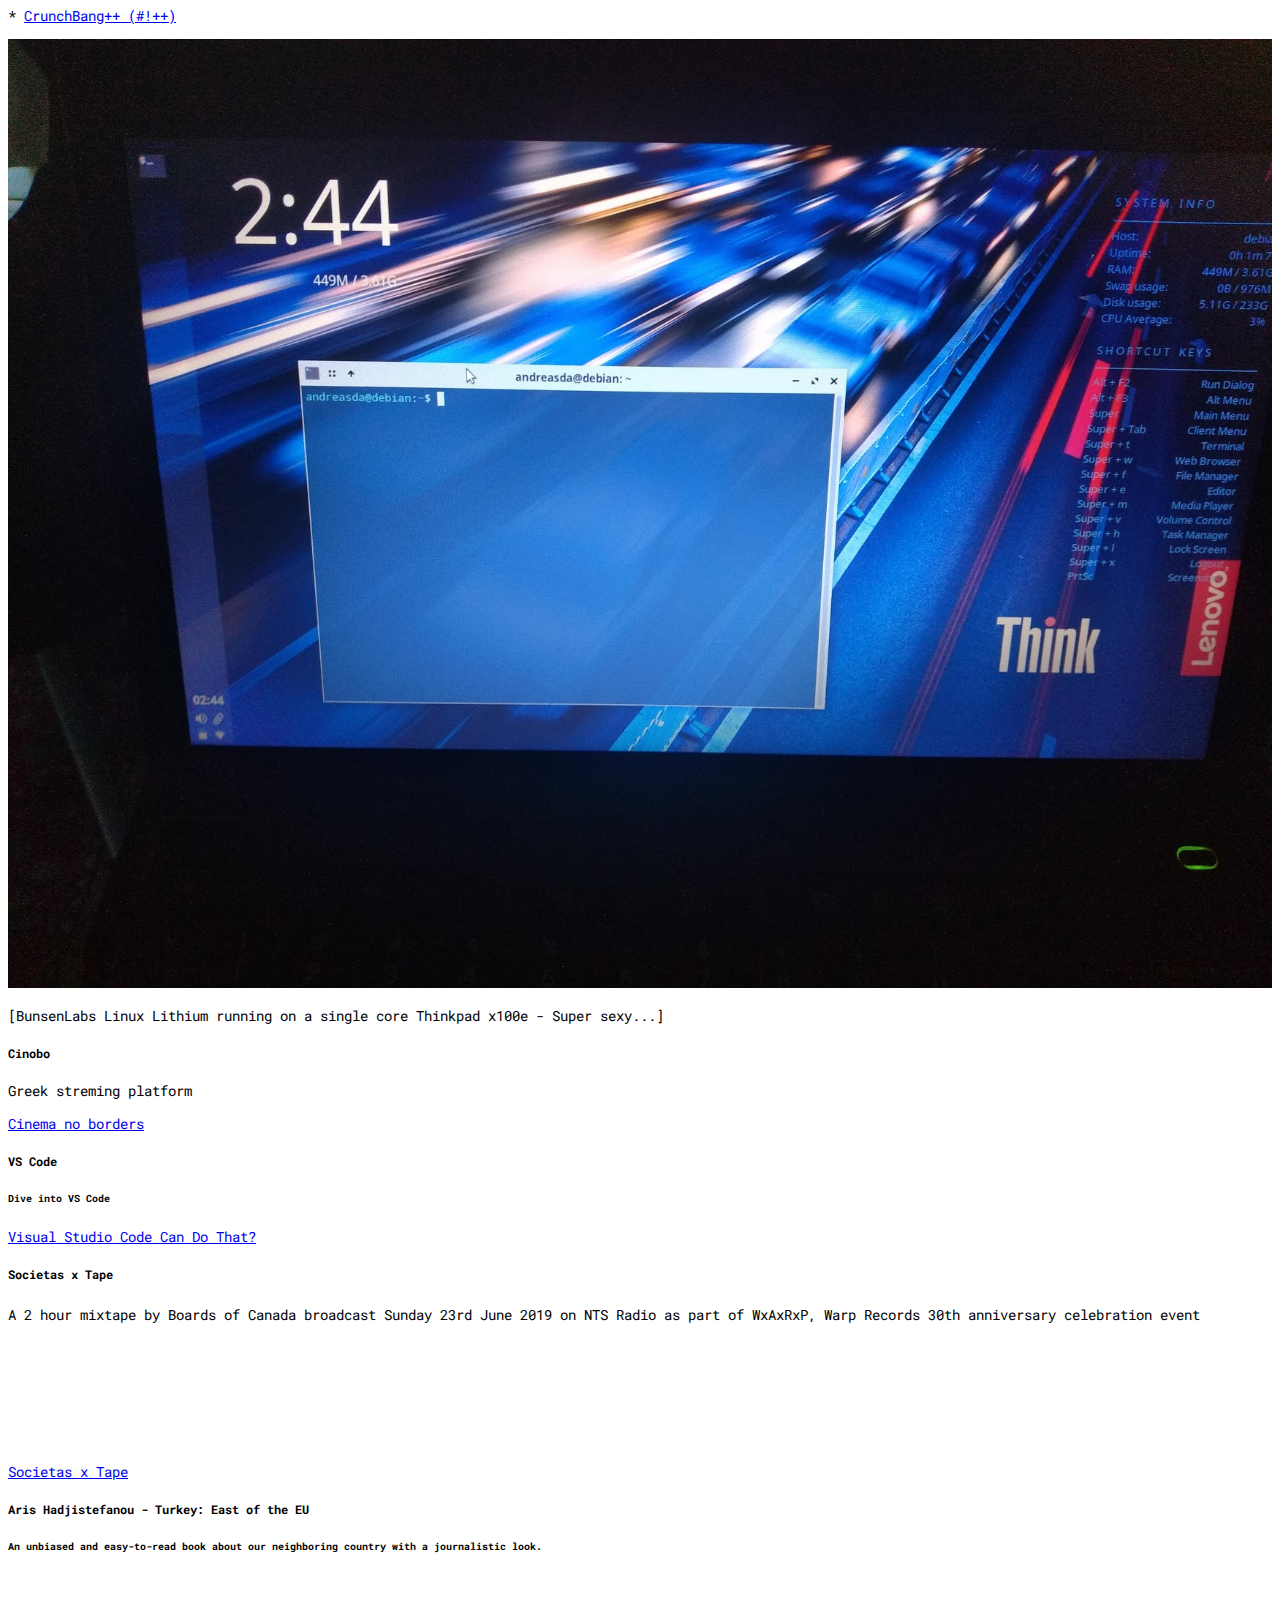
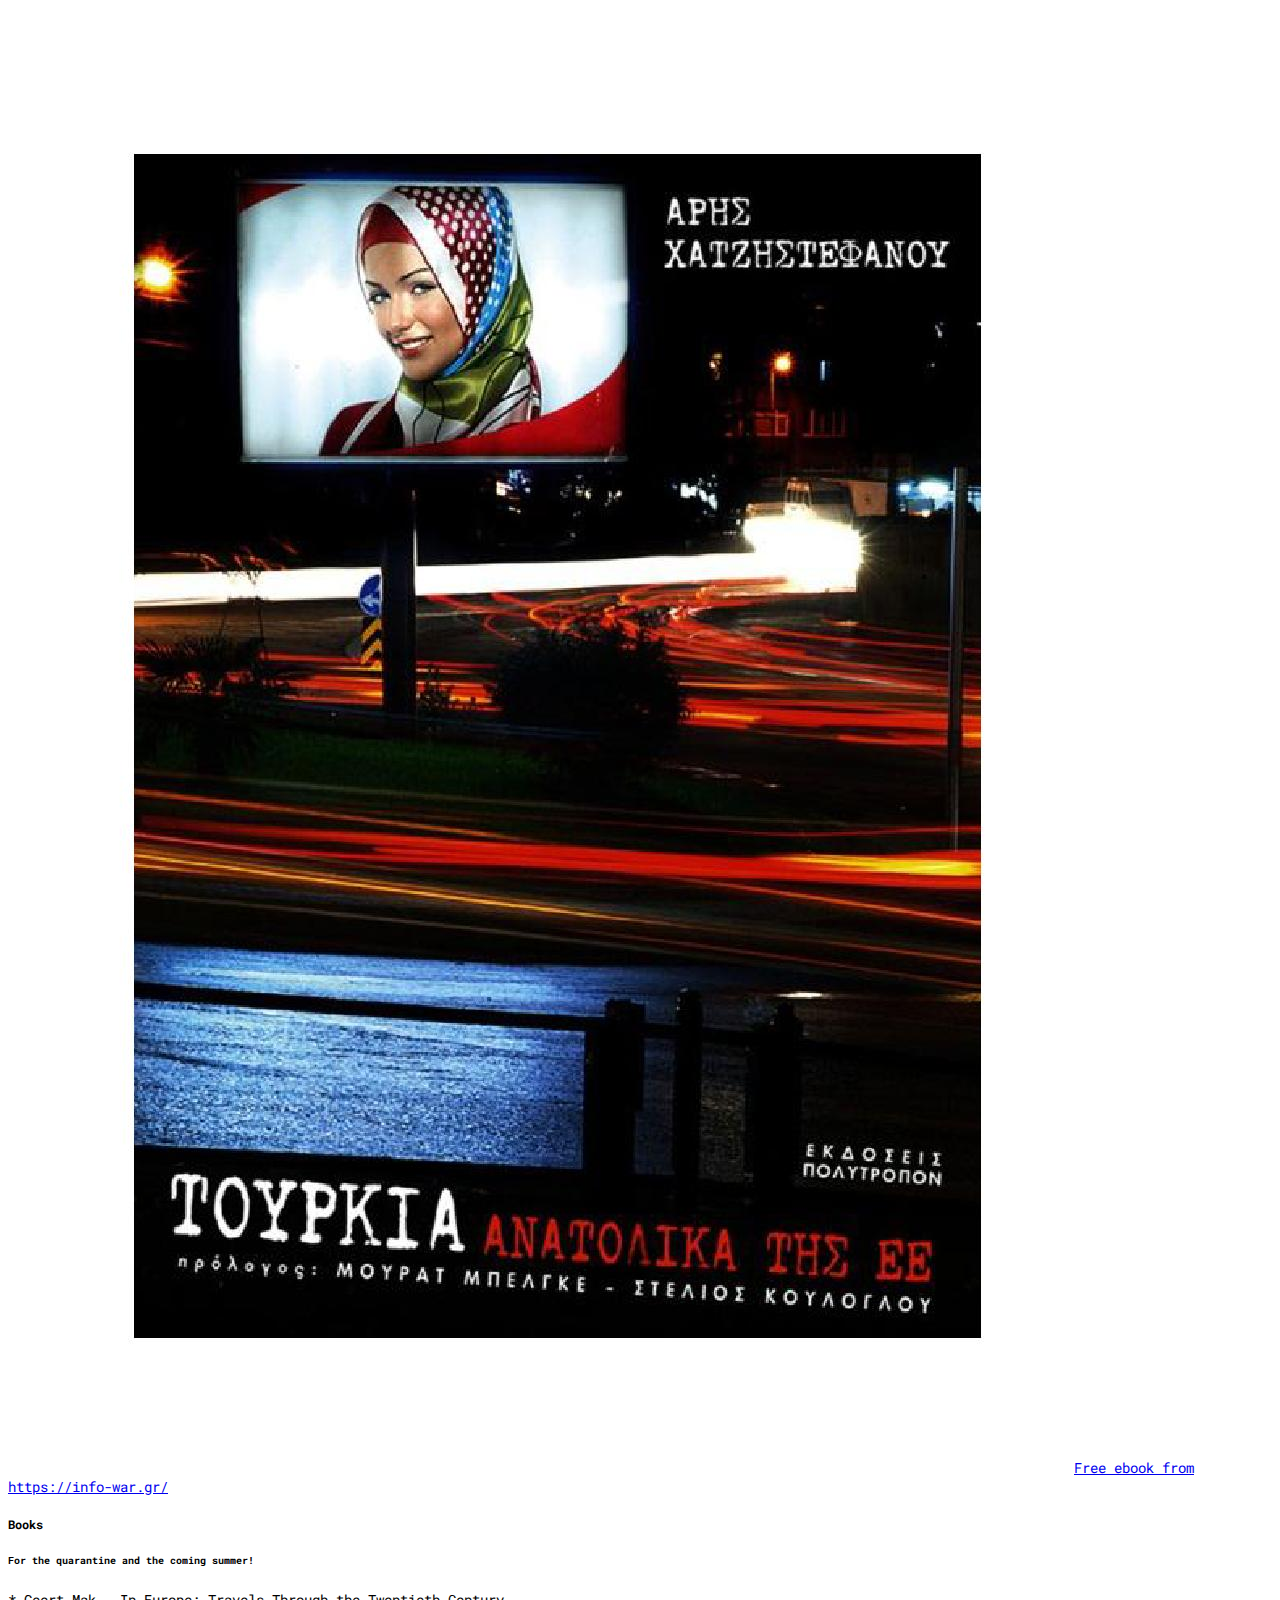
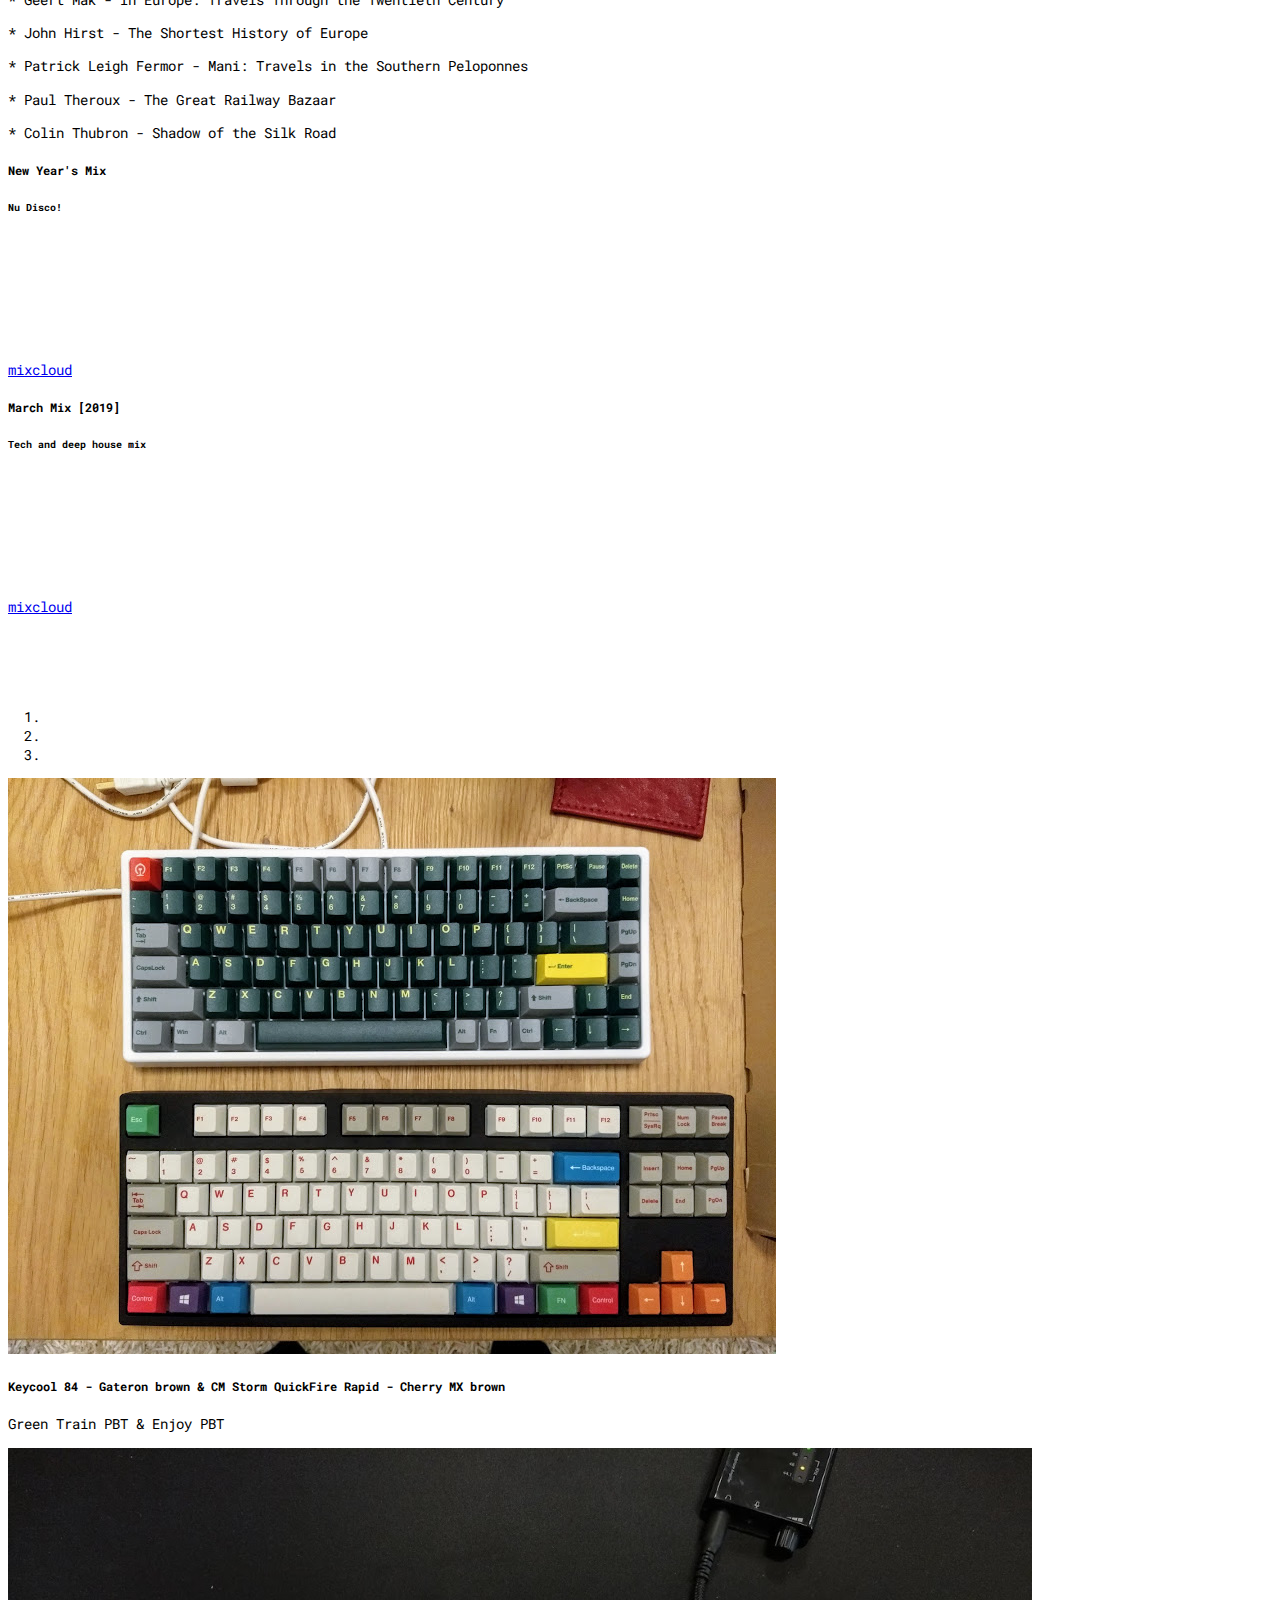
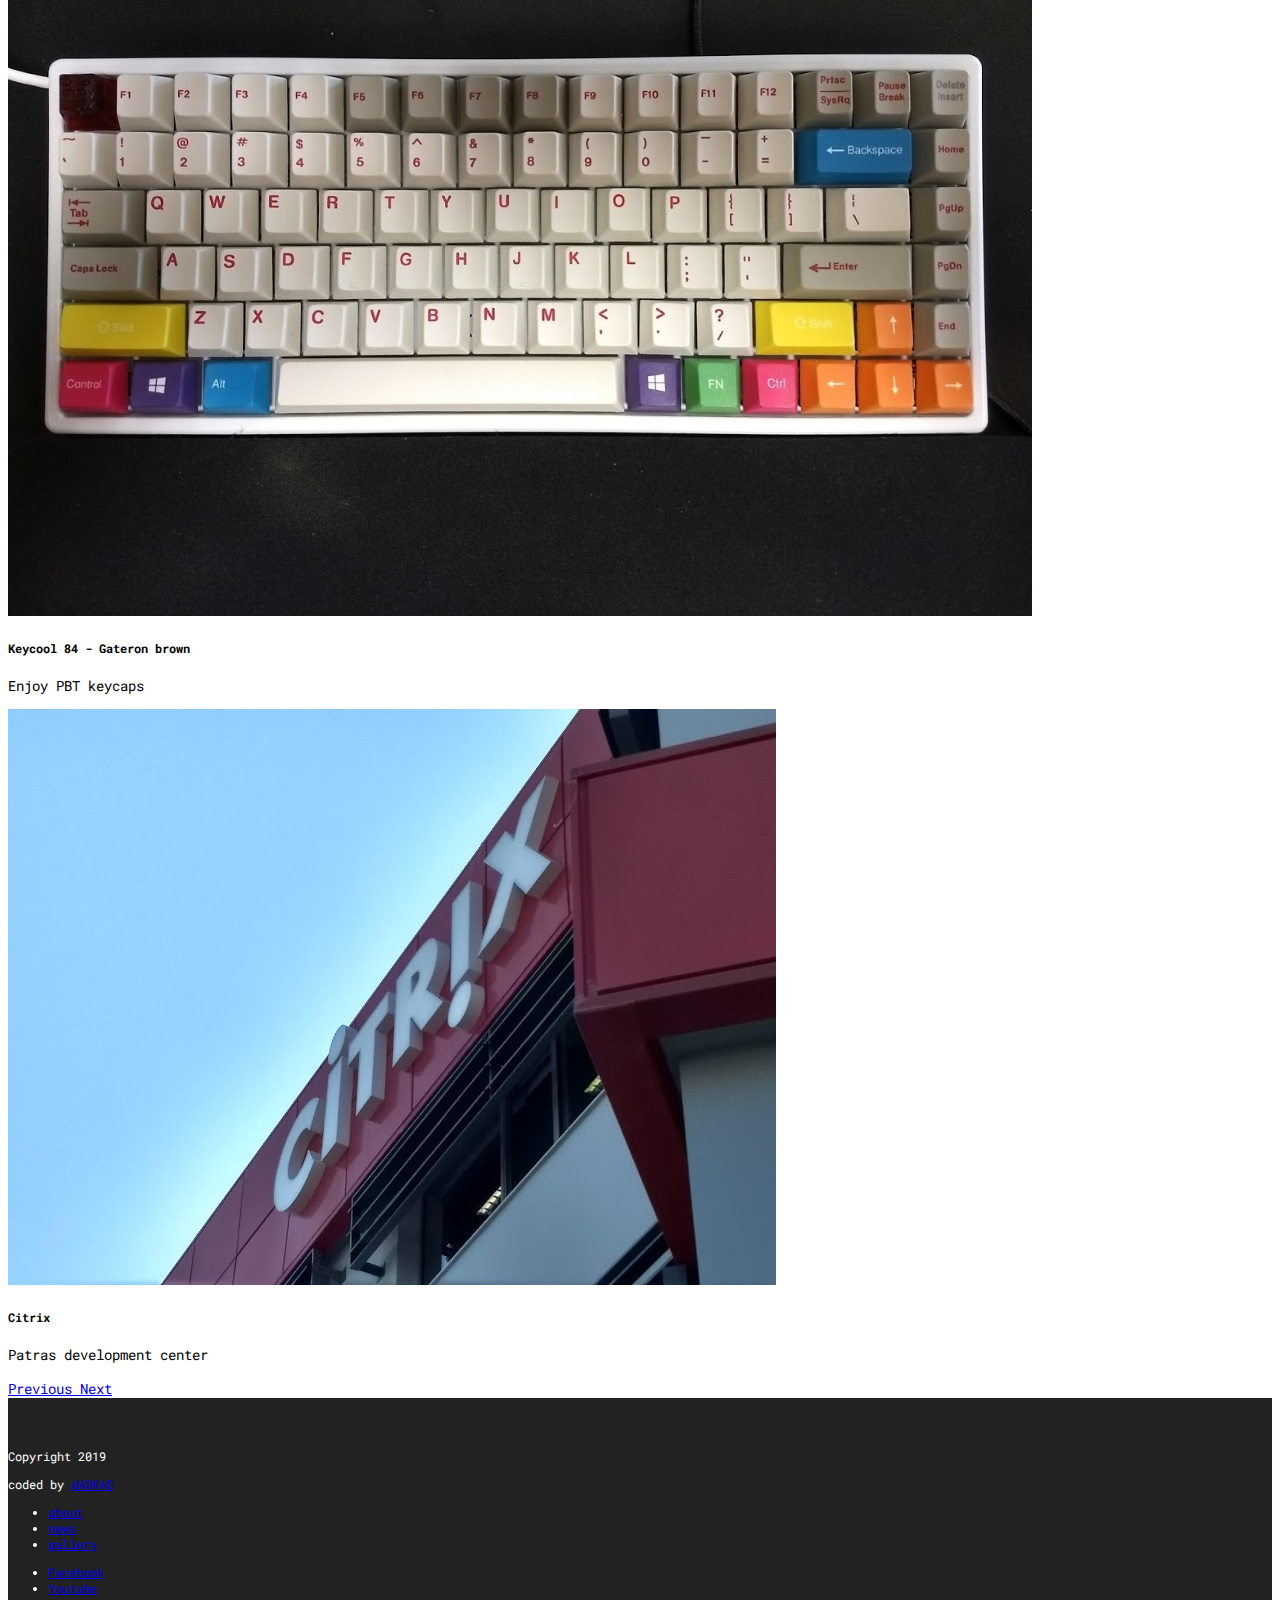
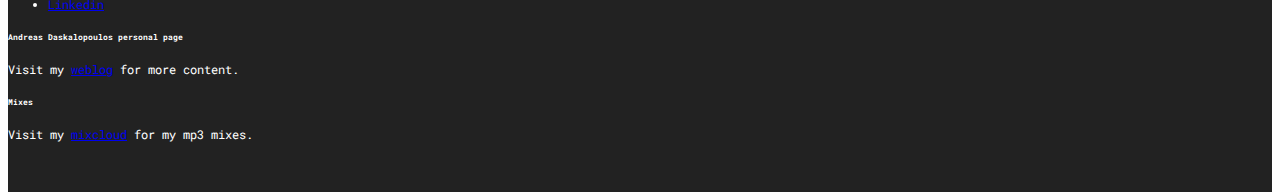
==== commit 13598ac0: "refactoring" ====
--- a/index.html
+++ b/index.html
@@ -55,7 +55,7 @@
                                     <div class="card-body">
                                         <h5 class="card-title">Daft Punk</h5>
                                         <h6 class="card-subtitle mb-2 text-muted">Farewell... 90s</h6>
-                                        <iframe height="120" src="https://www.youtube.com/embed/DuDX6wNfjqc" frameborder="0" allow="accelerometer; autoplay; clipboard-write; encrypted-media; gyroscope; picture-in-picture" allowfullscreen></iframe>
+                                        <iframe width="560" height="315" src="https://www.youtube.com/embed/DuDX6wNfjqc" frameborder="0" allow="accelerometer; autoplay; clipboard-write; encrypted-media; gyroscope; picture-in-picture" allowfullscreen></iframe>
                                         <a href="https://www.lifo.gr/culture/music/antio-daft-punk" class="card-link">Αντίο Daft Punk</a>
                                     </div>
                                 </div>
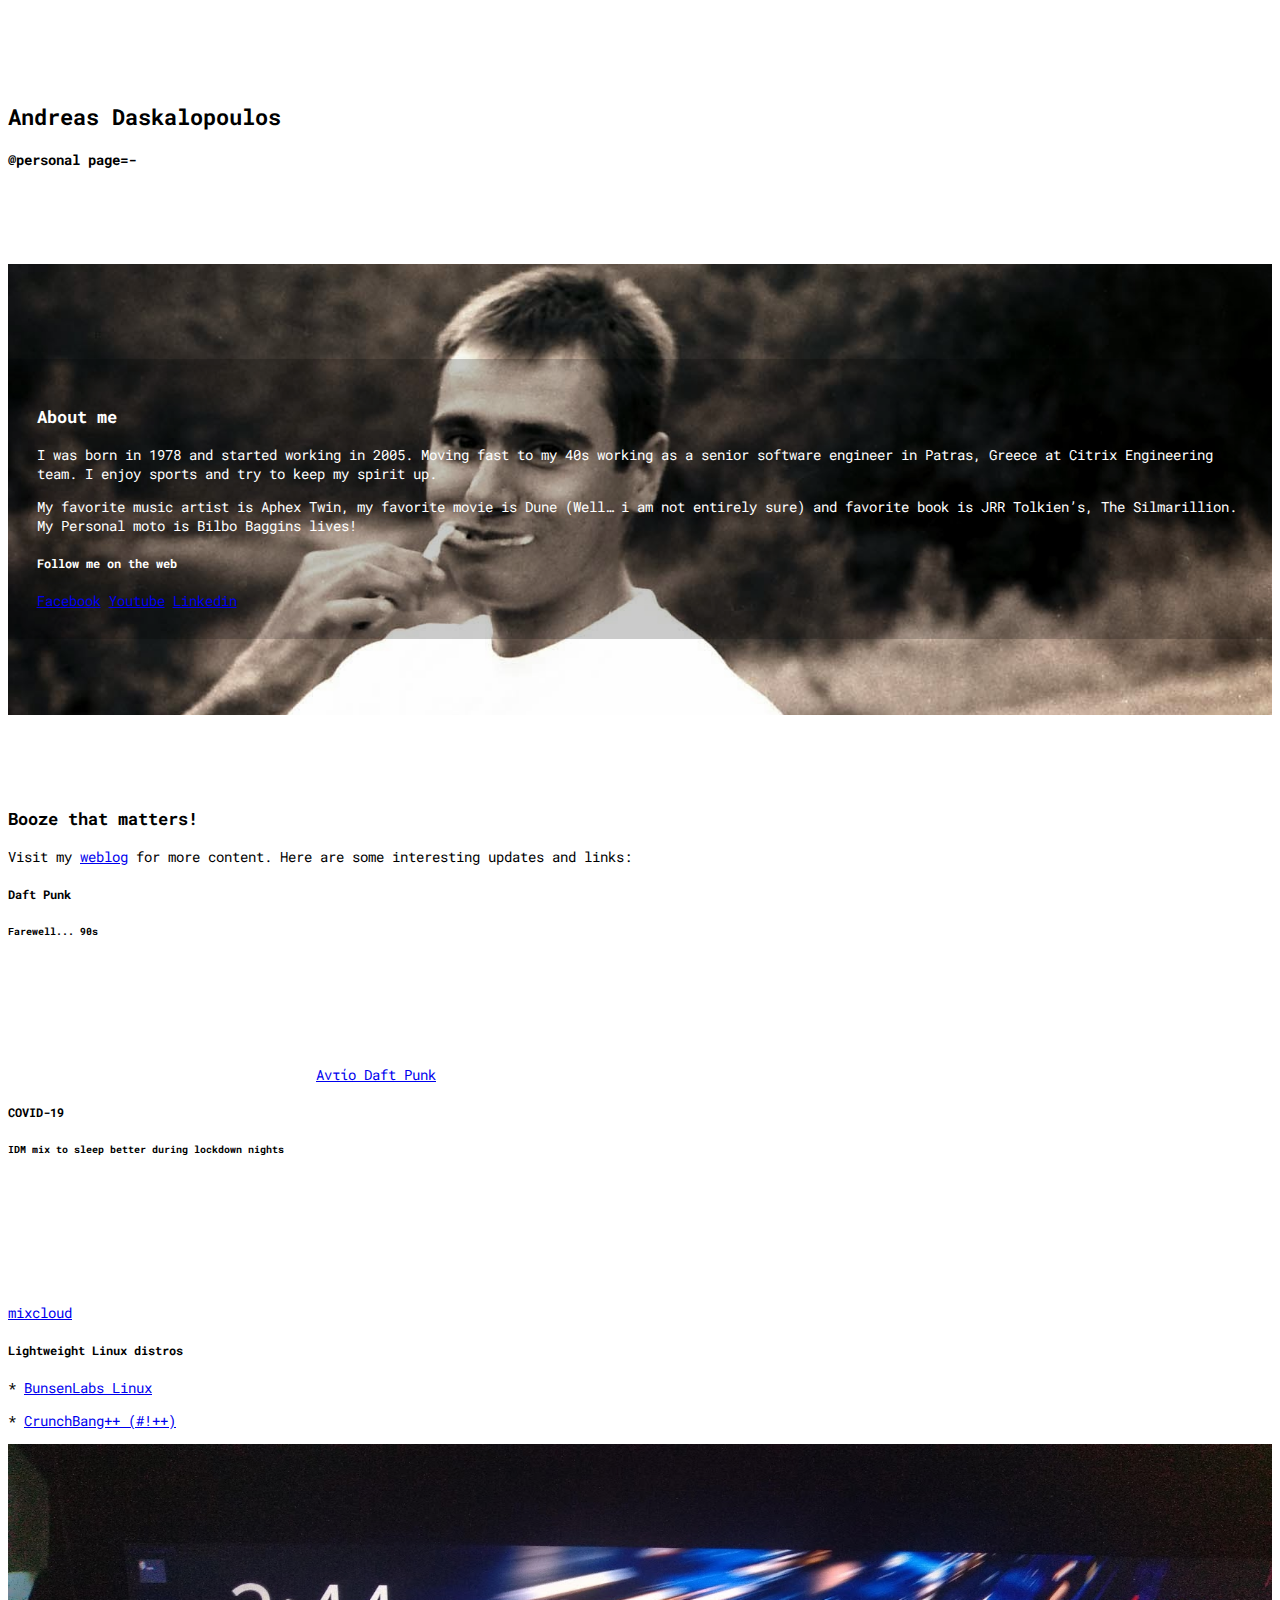
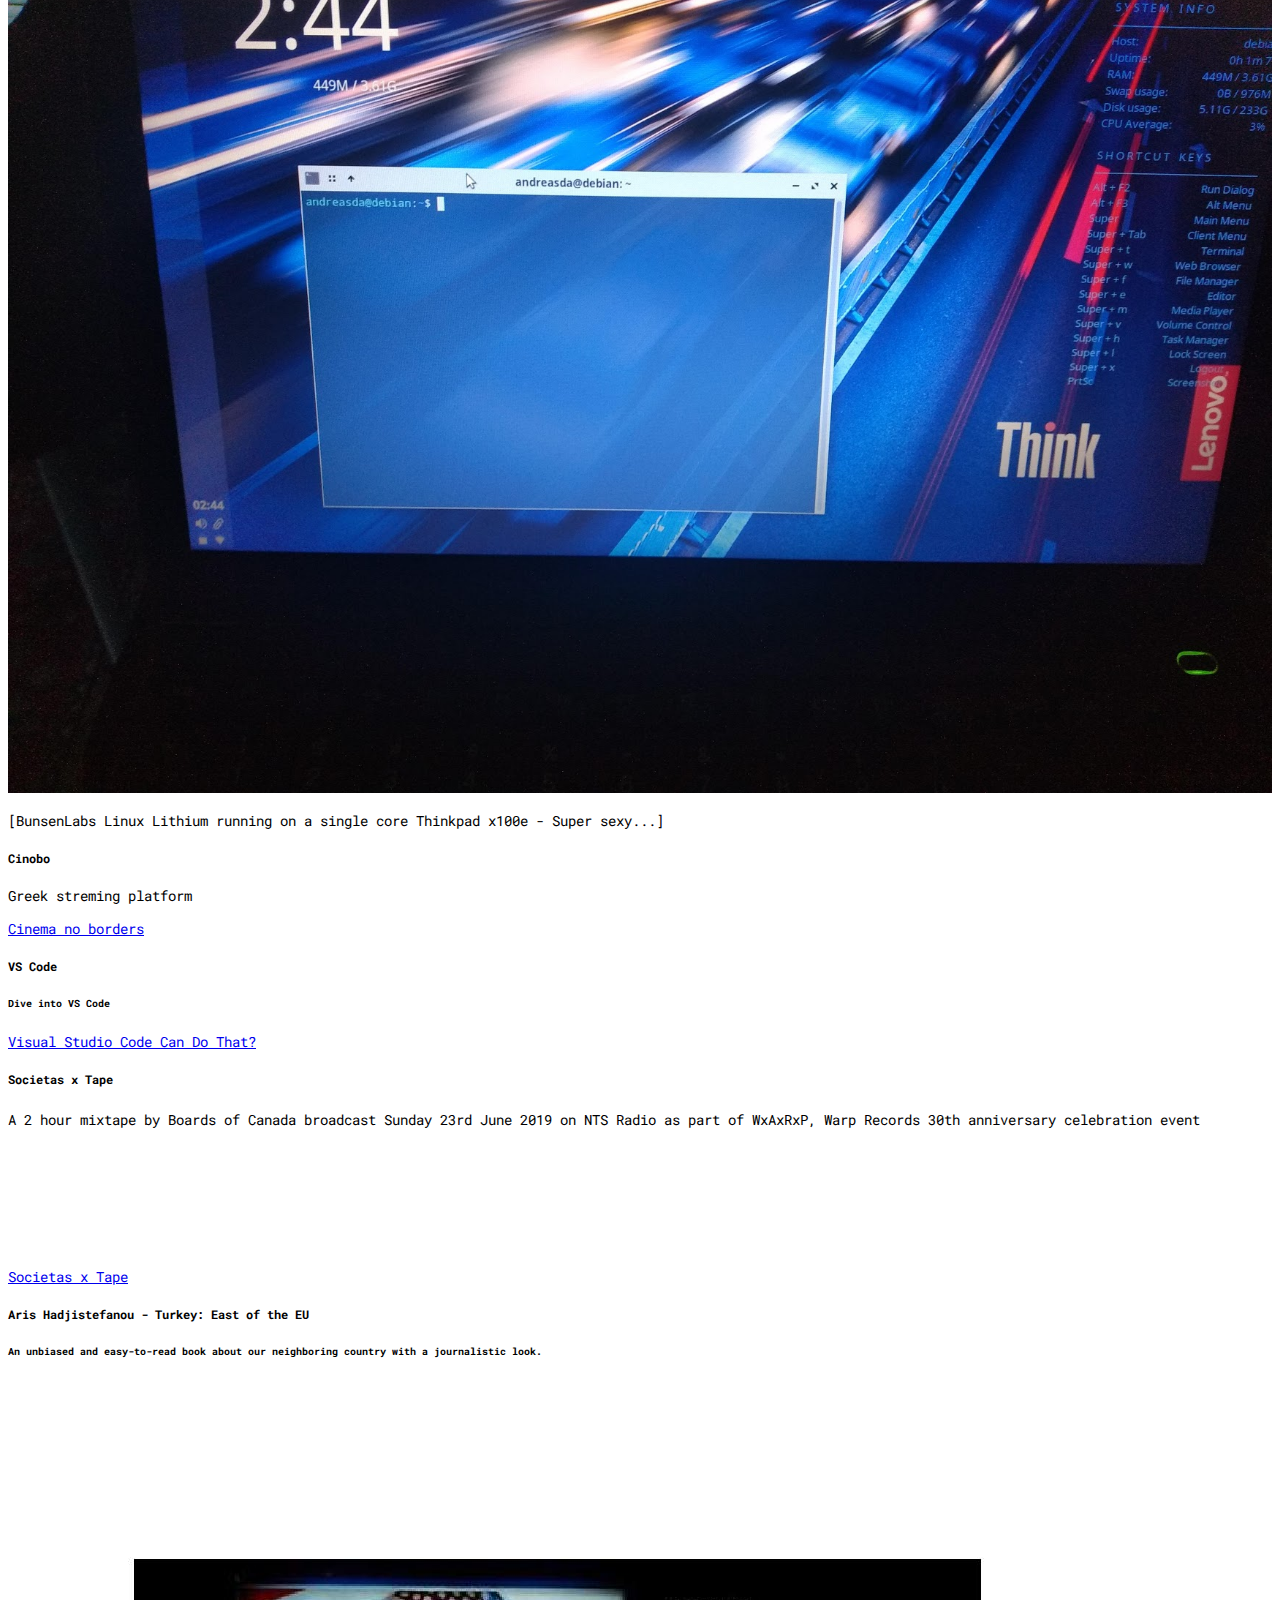
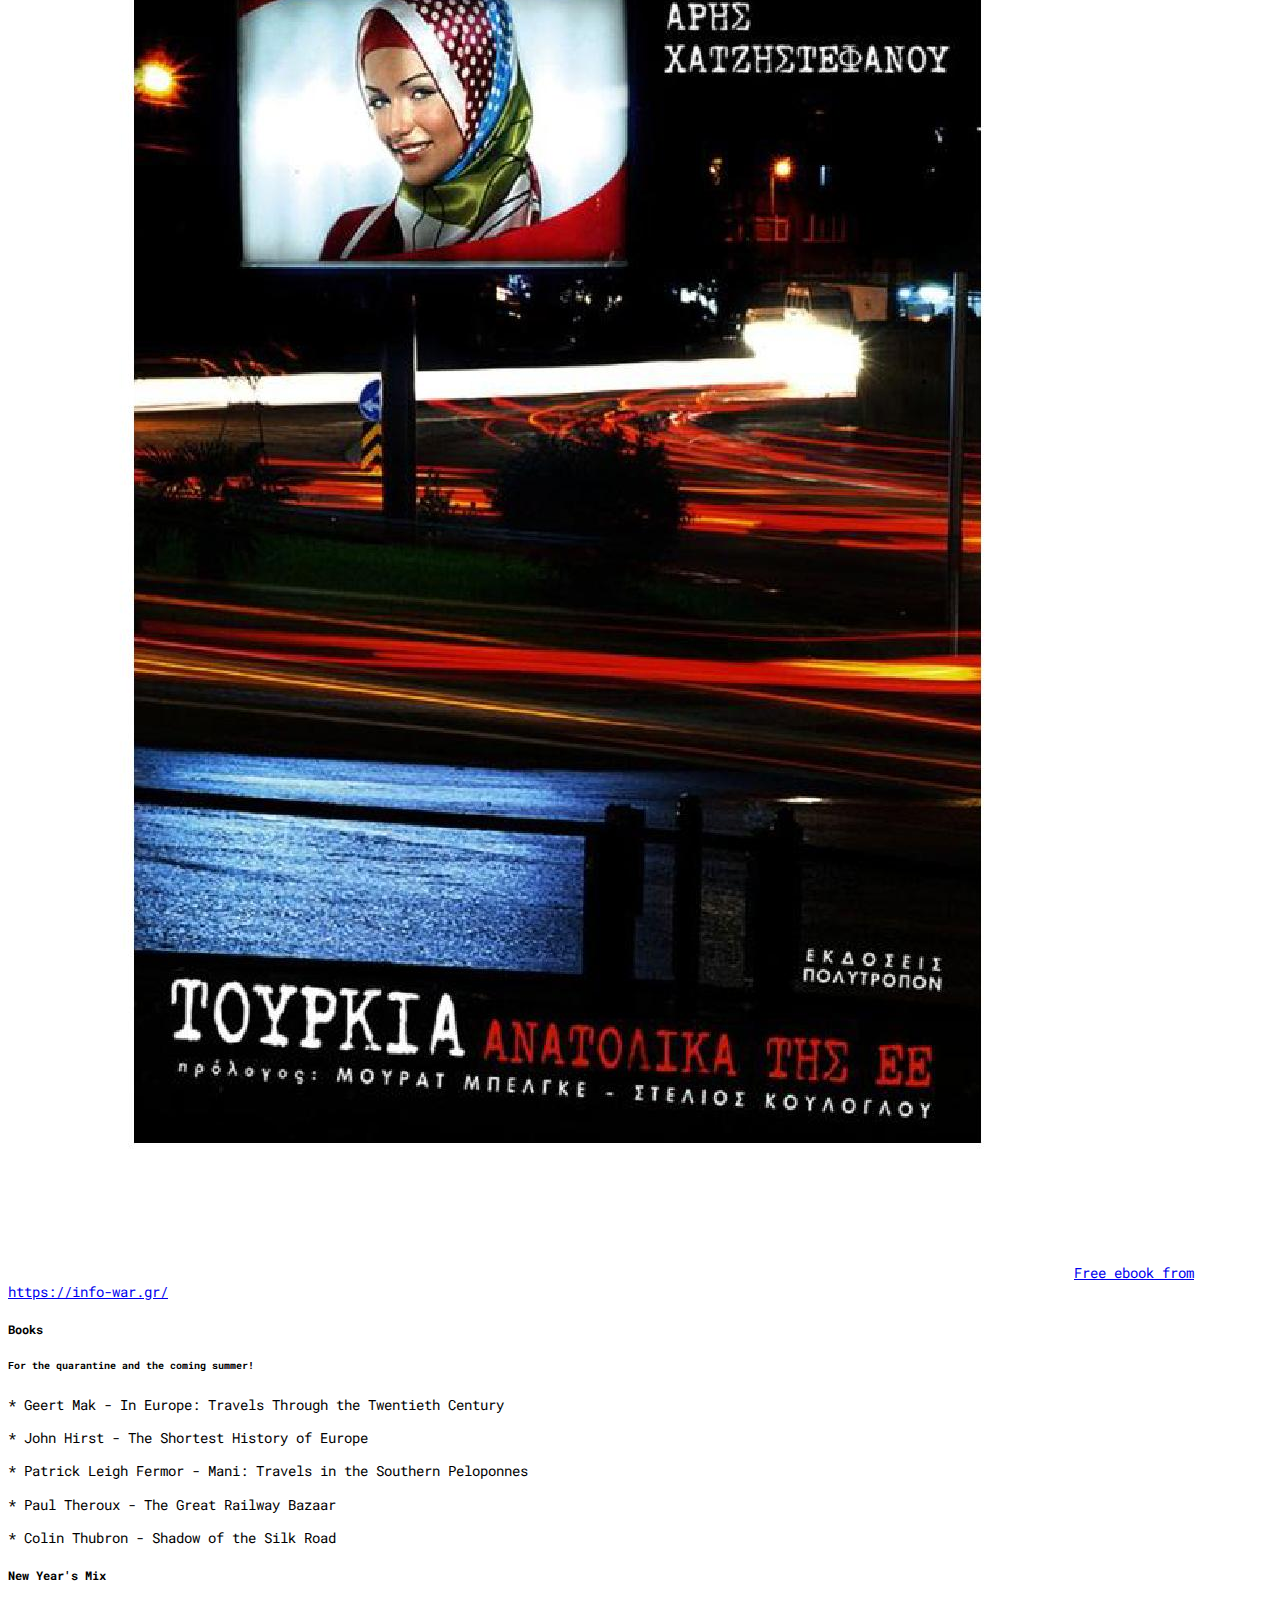
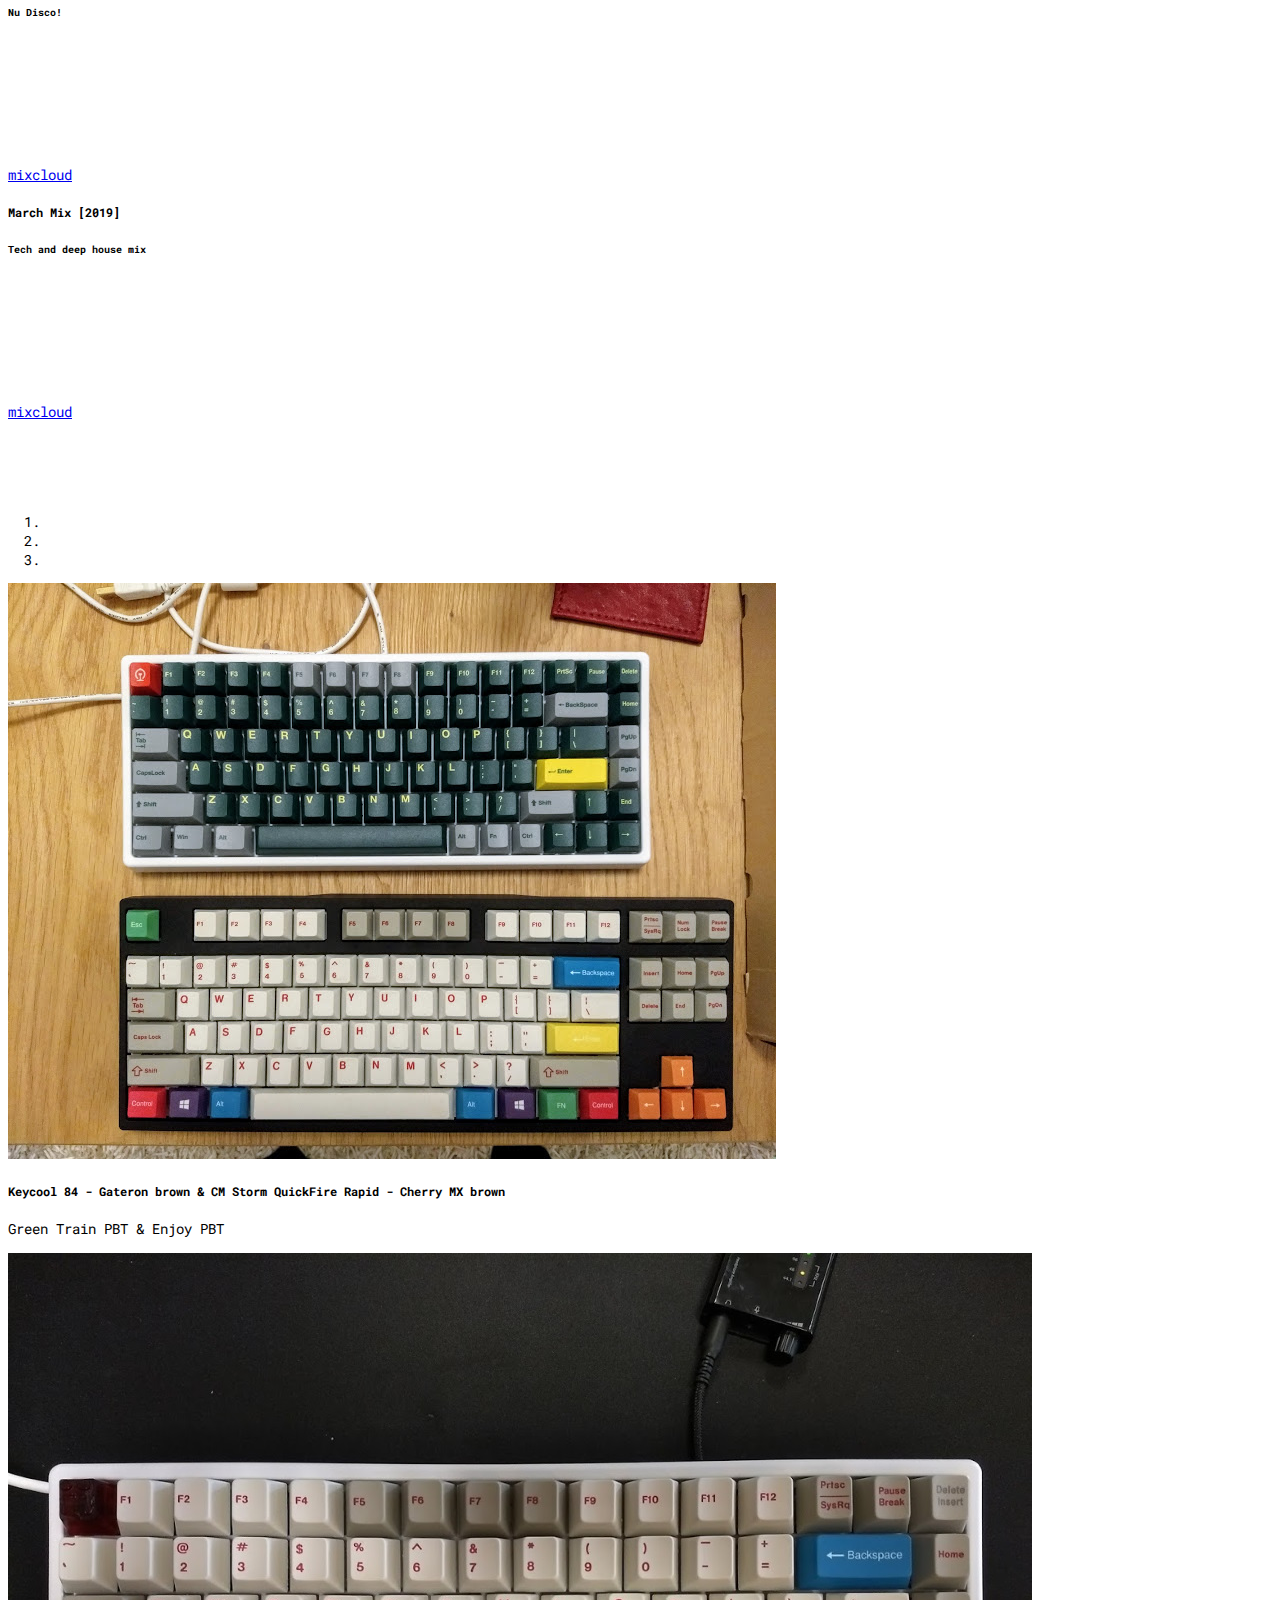
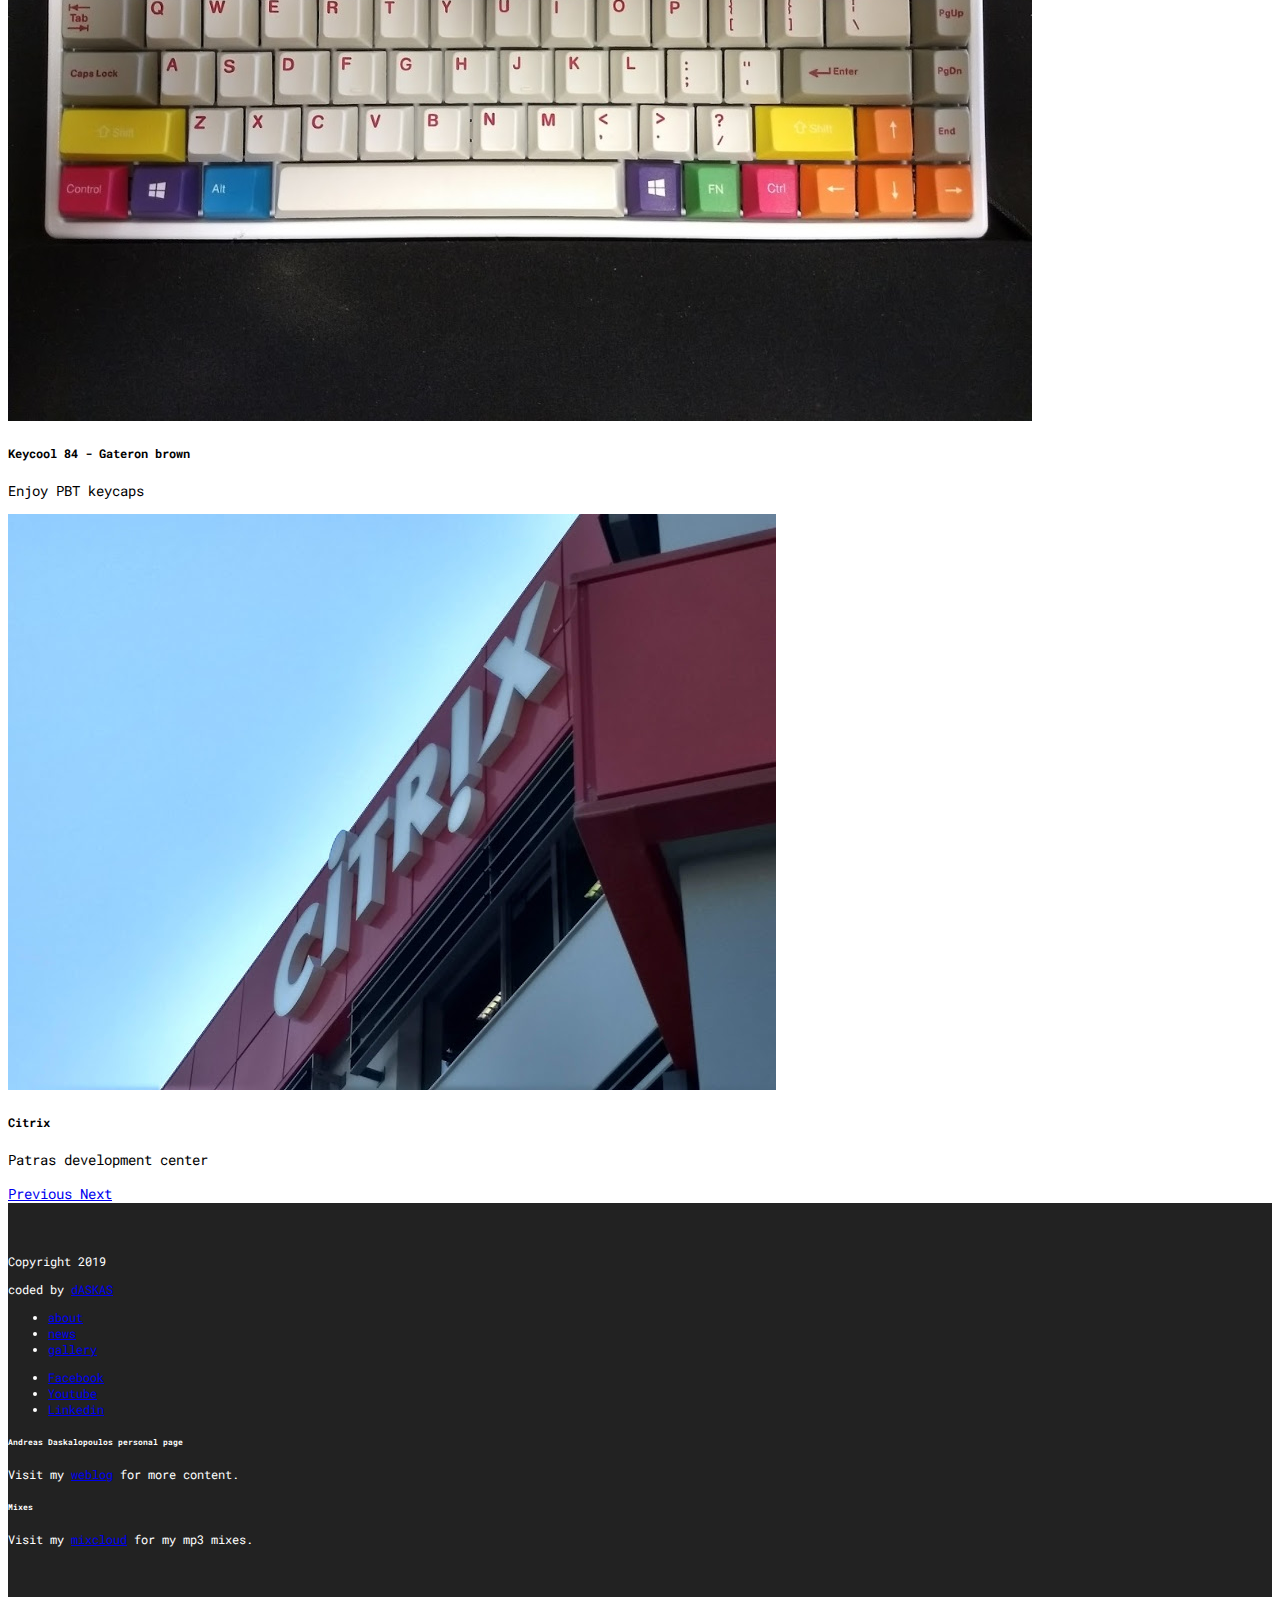
==== commit 24ae4f83: "refactor" ====
--- a/index.html
+++ b/index.html
@@ -55,7 +55,7 @@
                                     <div class="card-body">
                                         <h5 class="card-title">Daft Punk</h5>
                                         <h6 class="card-subtitle mb-2 text-muted">Farewell... 90s</h6>
-                                        <iframe width="560" height="315" src="https://www.youtube.com/embed/DuDX6wNfjqc" frameborder="0" allow="accelerometer; autoplay; clipboard-write; encrypted-media; gyroscope; picture-in-picture" allowfullscreen></iframe>
+                                        <iframe height="120" src="https://www.youtube.com/embed/DuDX6wNfjqc" frameborder="0" allow="accelerometer; autoplay; clipboard-write; encrypted-media; gyroscope; picture-in-picture" allowfullscreen></iframe>
                                         <a href="https://www.lifo.gr/culture/music/antio-daft-punk" class="card-link">Αντίο Daft Punk</a>
                                     </div>
                                 </div>
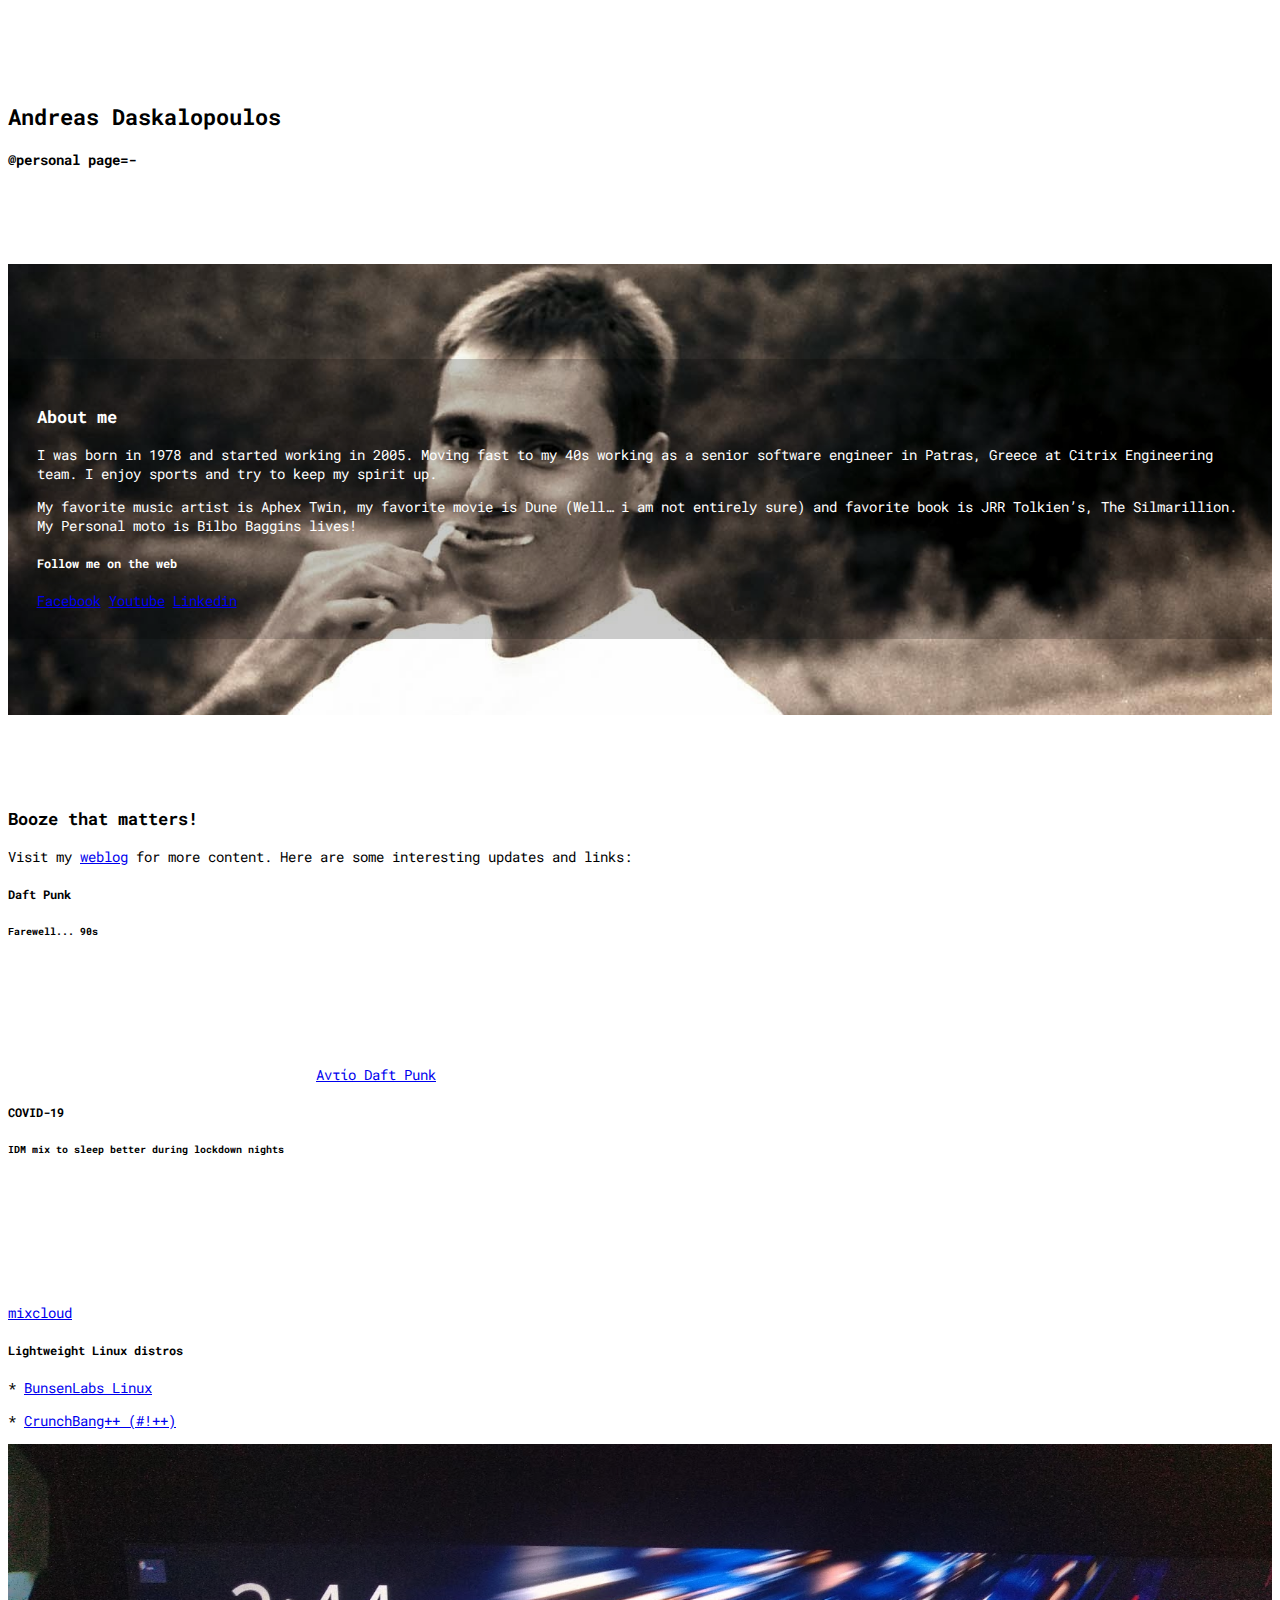
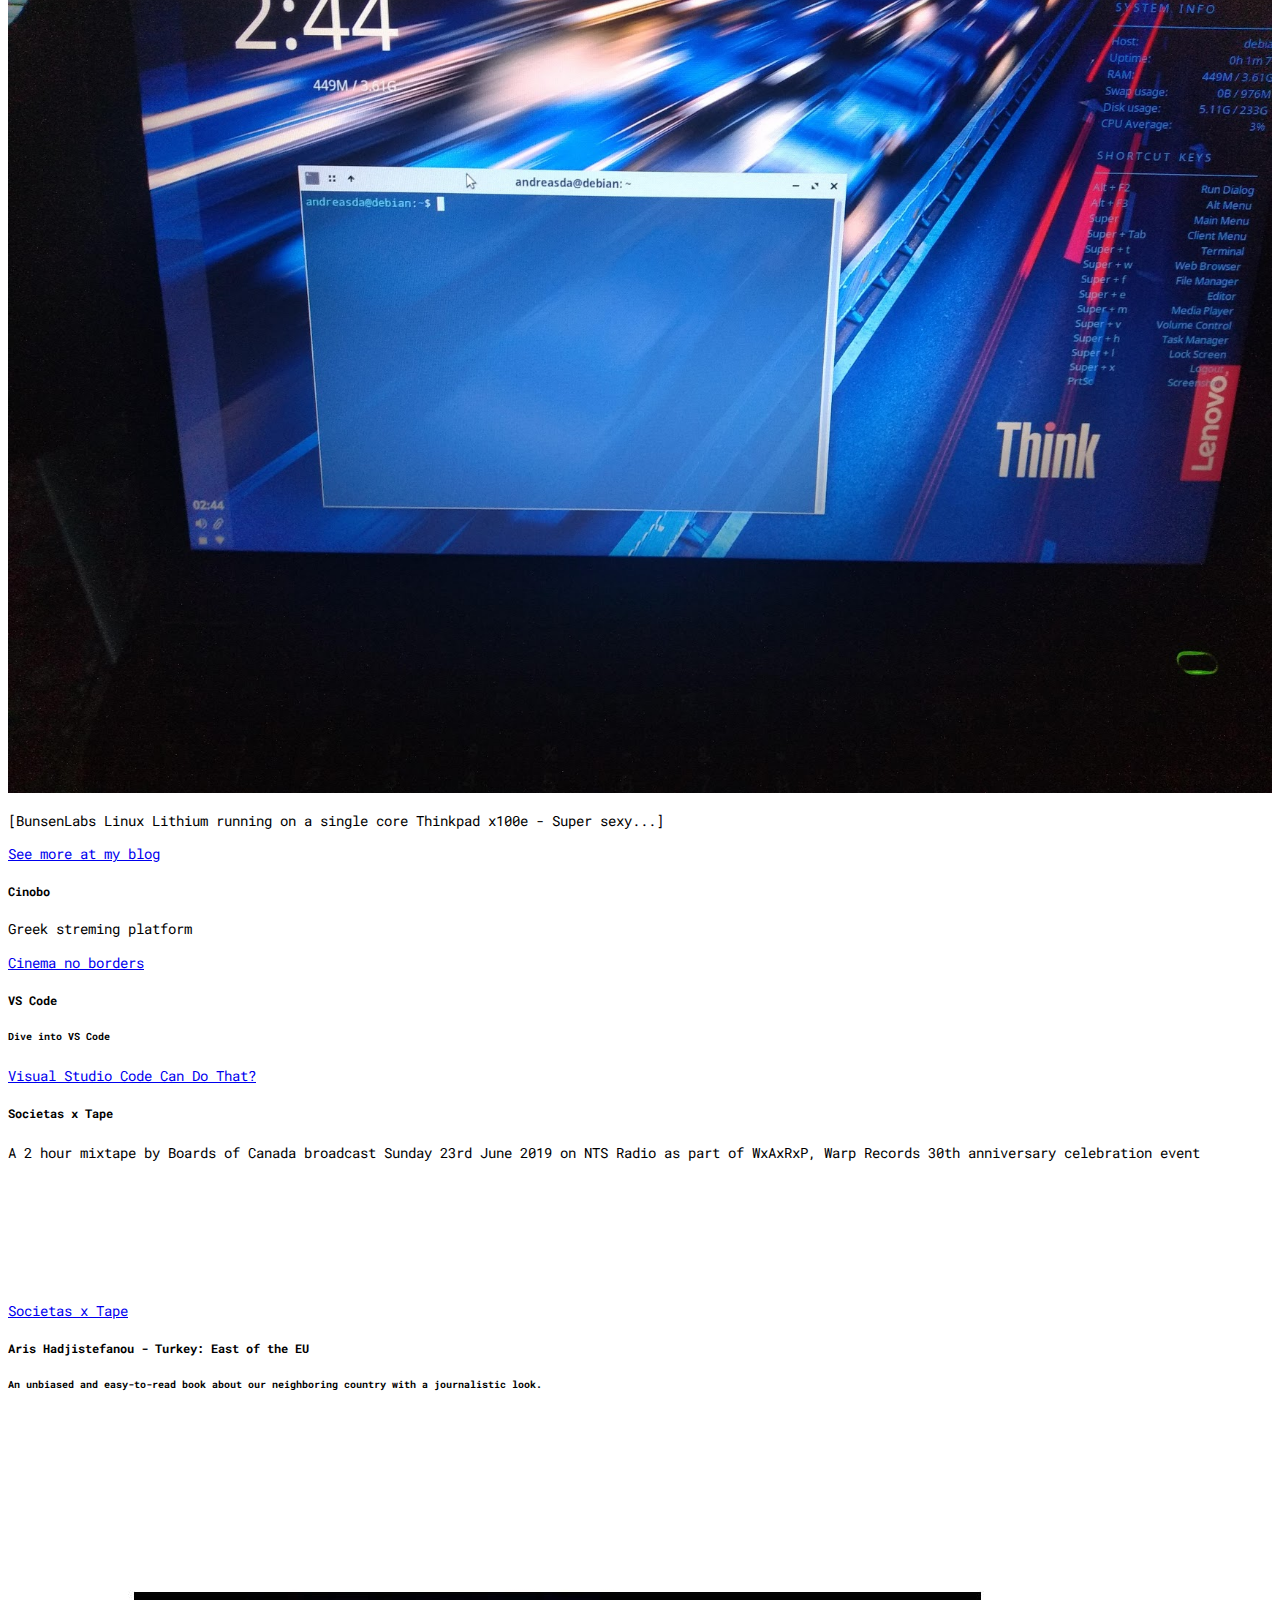
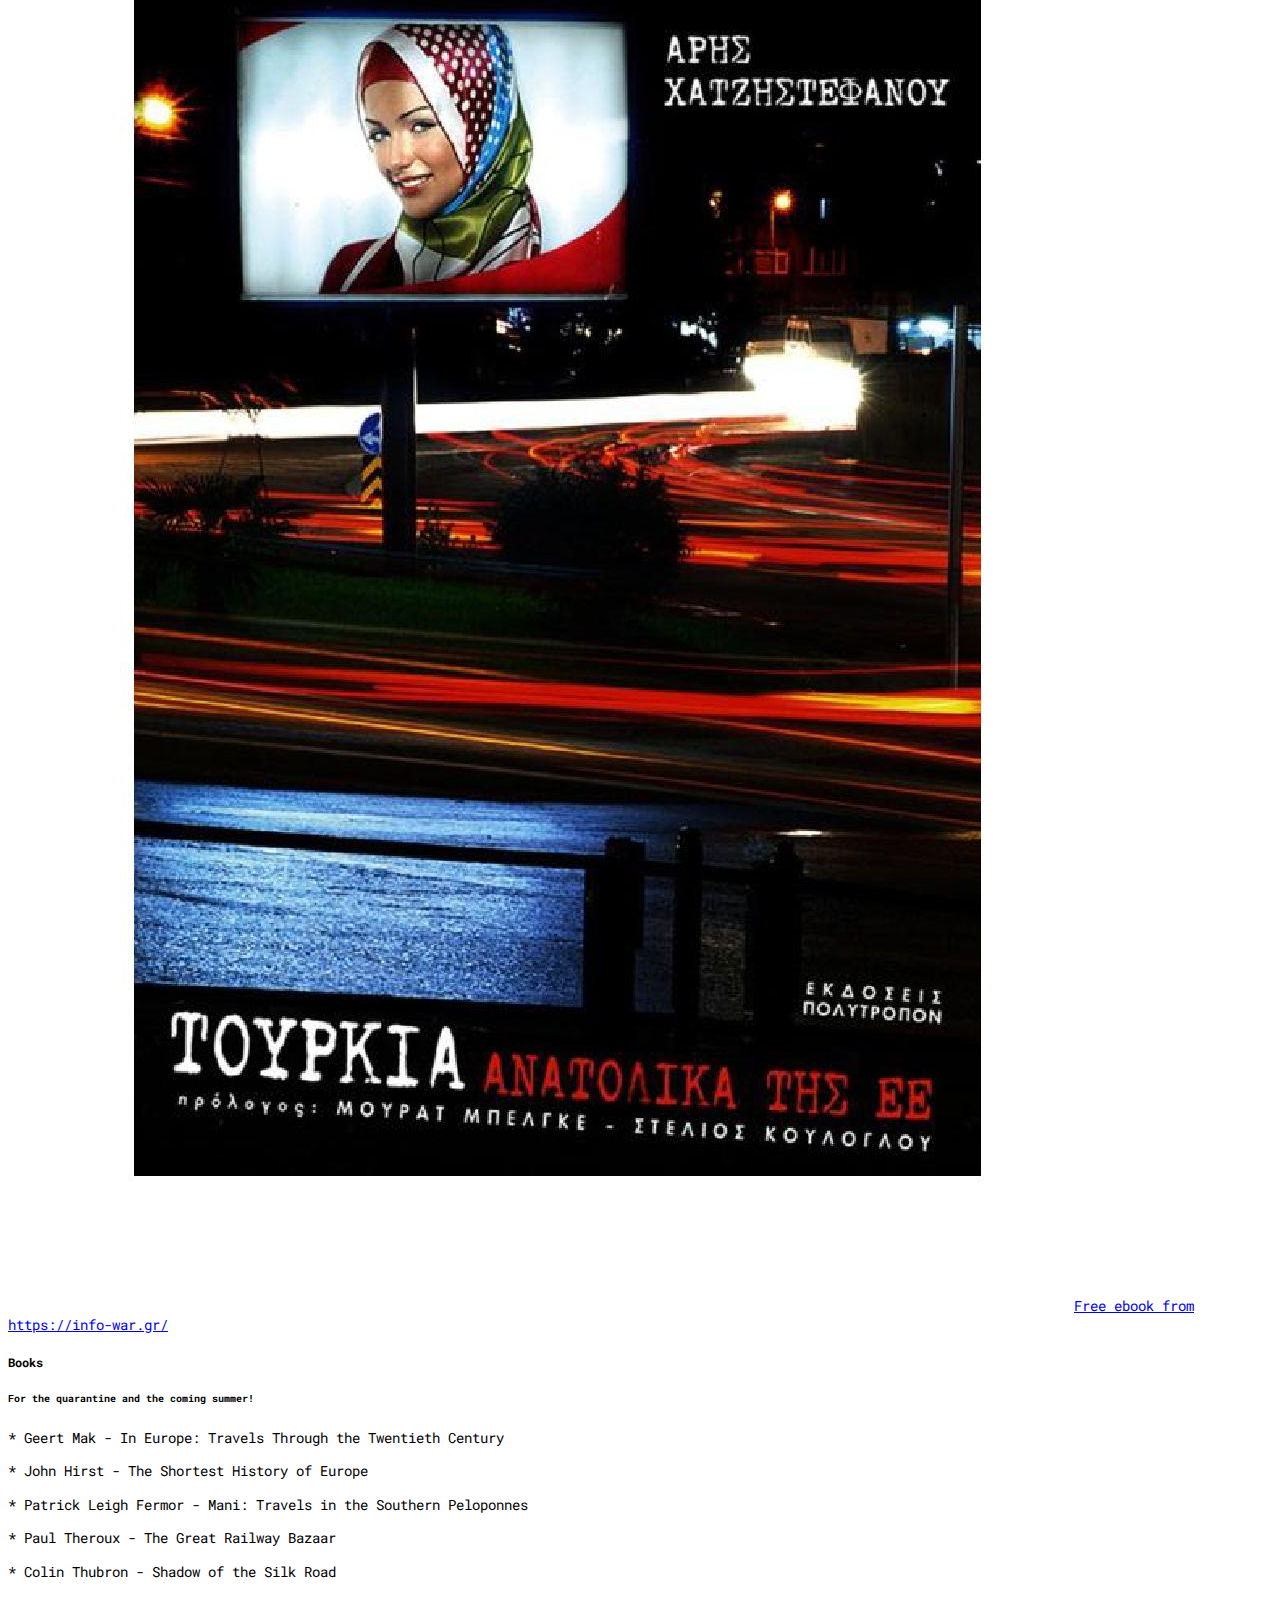
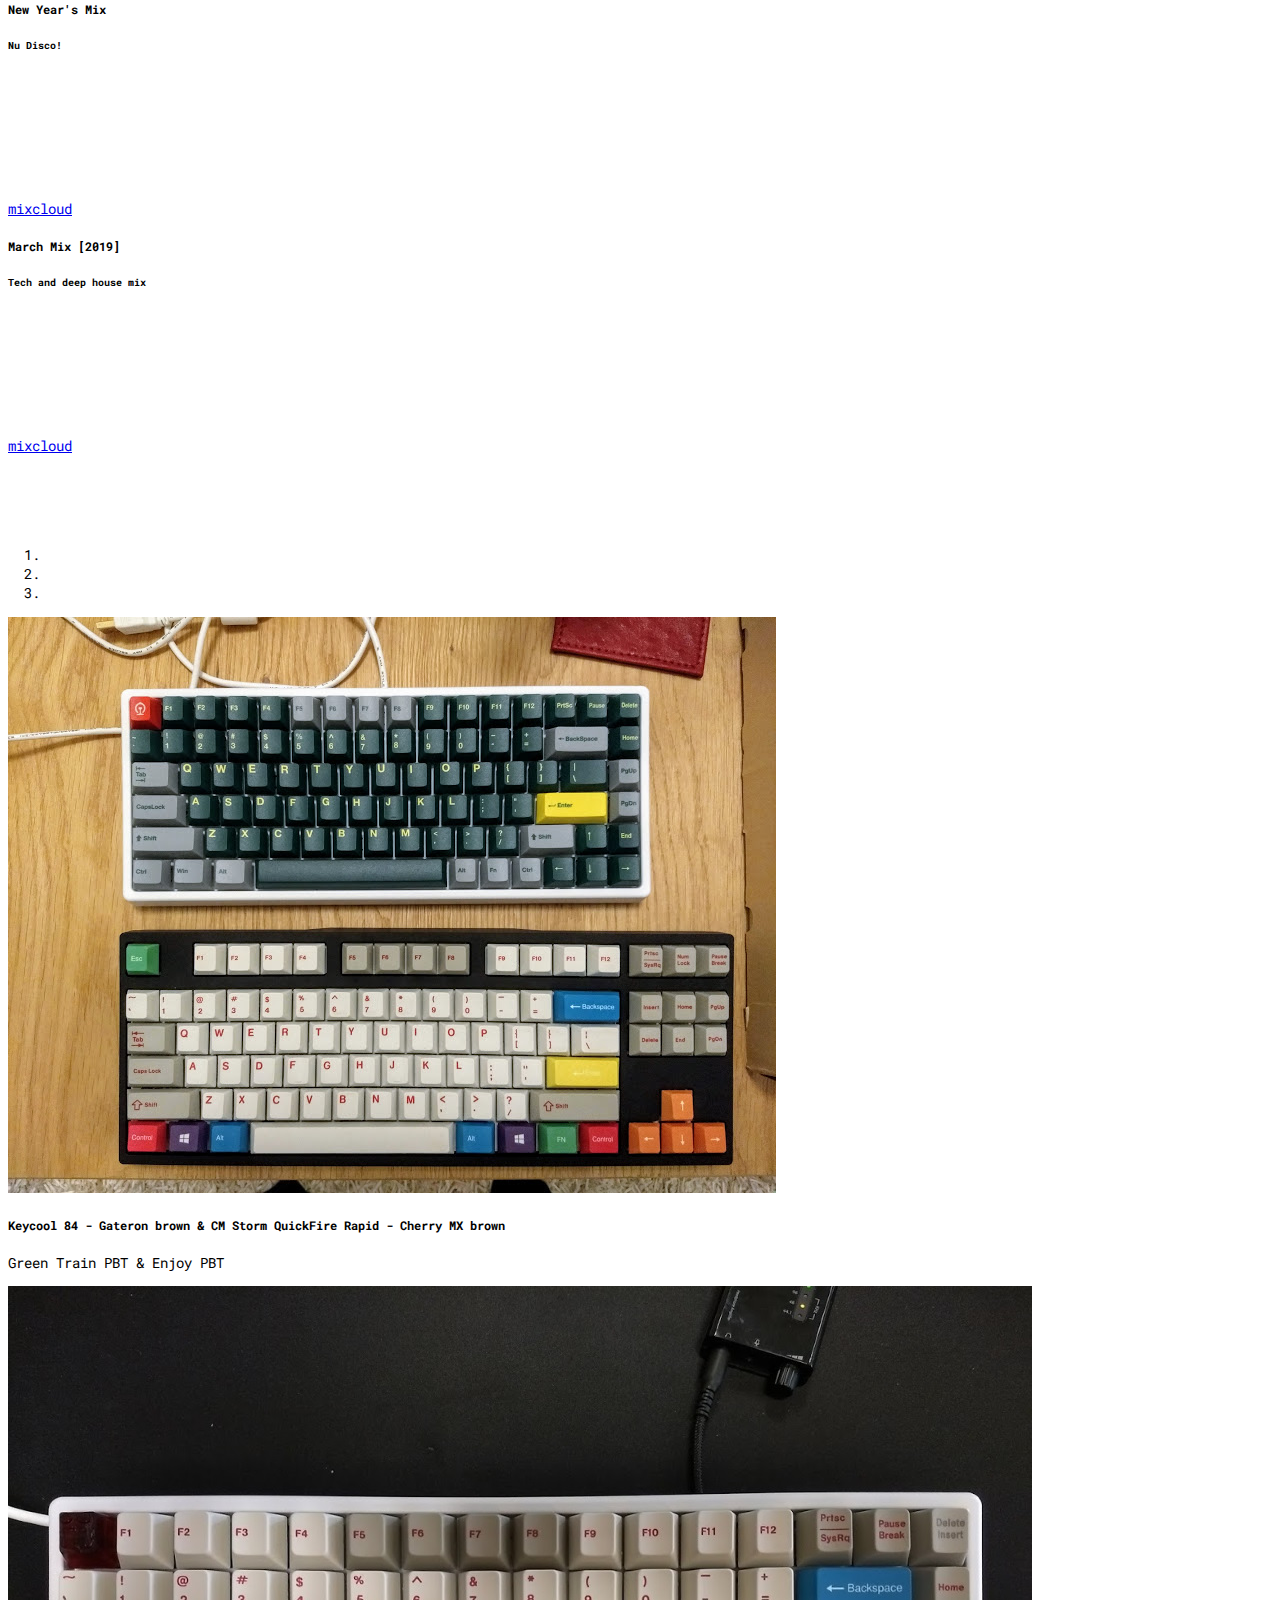
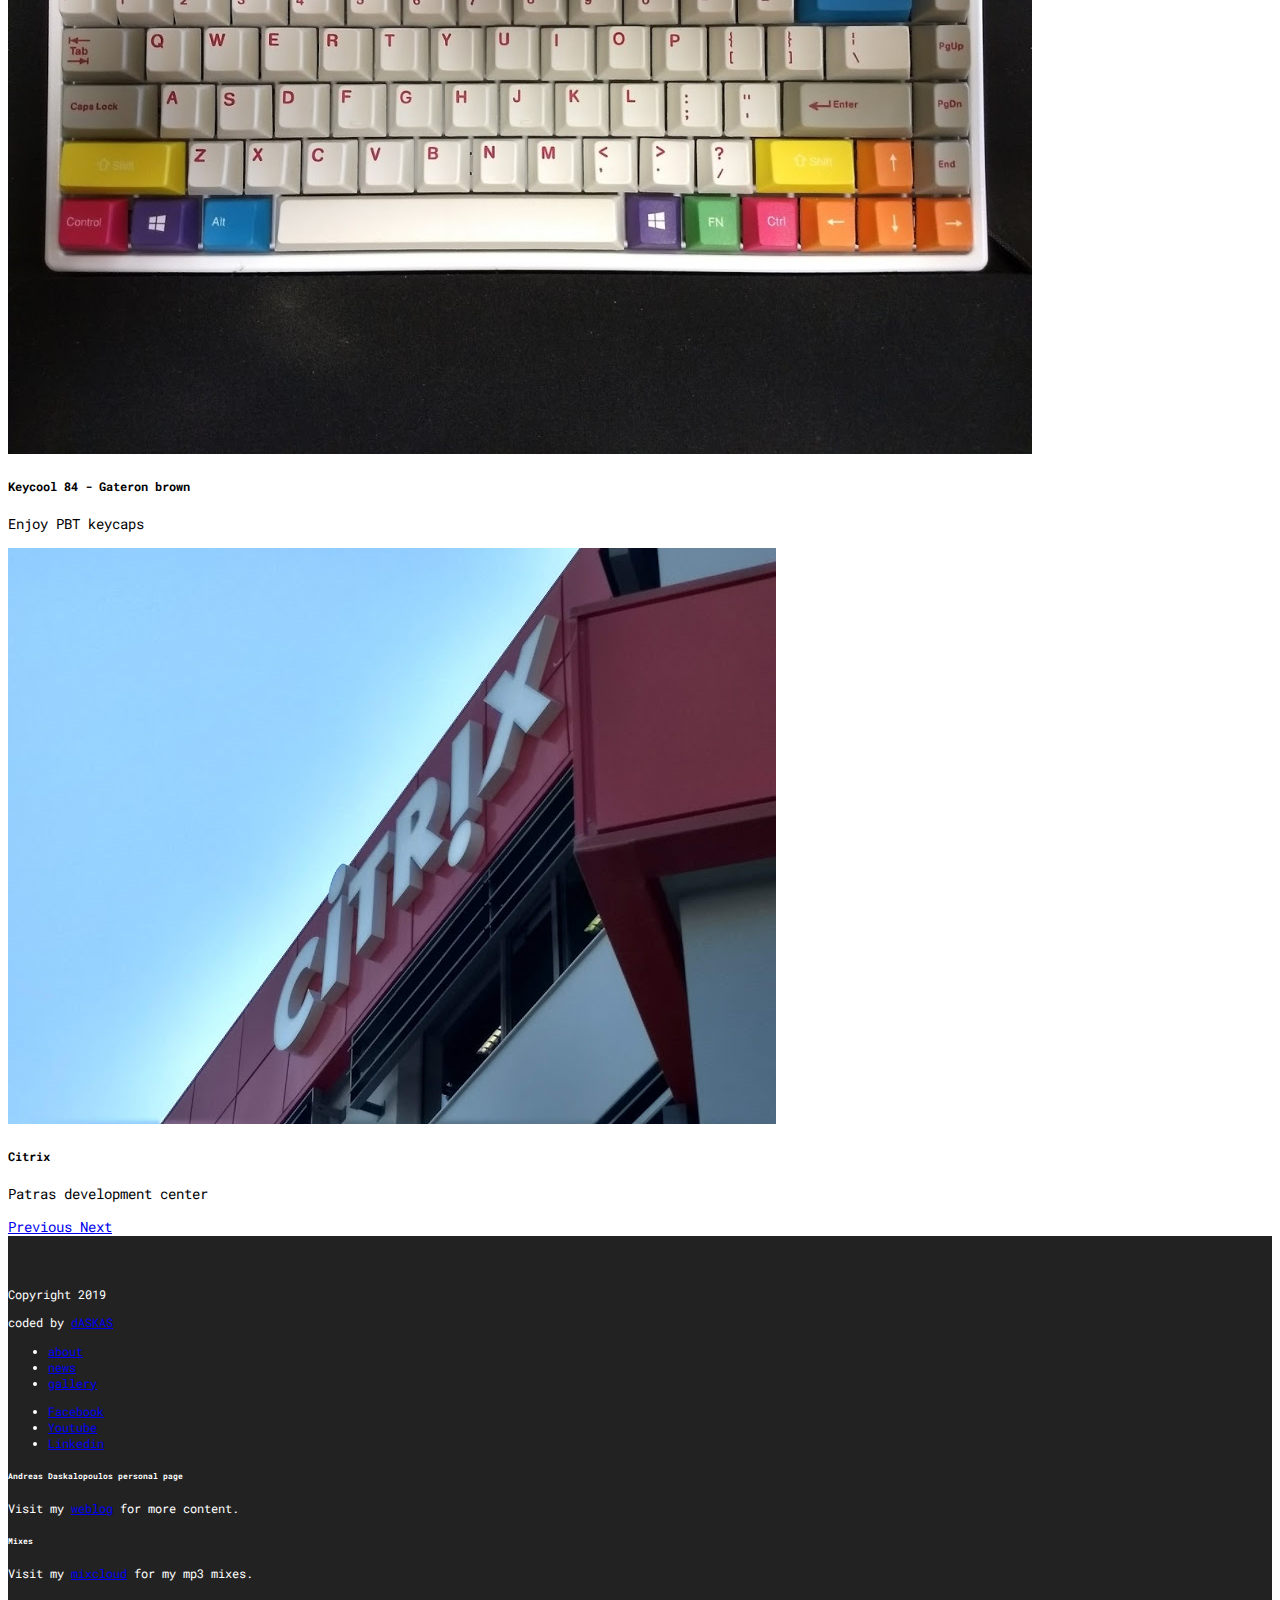
==== commit 35689ab6: "refactror" ====
--- a/index.html
+++ b/index.html
@@ -80,6 +80,7 @@
                                         </p>
                                         <img class="card-img-top" src="img/IMG_20210209_094420599.jpg" alt="Thinkpad x100e + BunsenLabs Linux Lithium" />
                                         <p>[BunsenLabs Linux Lithium running on a single core Thinkpad x100e - Super sexy...]</p>
+                                        <a href="http://codeislikepoetry.blogspot.com/2021/02/thinkpad-x100e-bunsenlabs-linux-lithium.html" class="card-link">See more at my blog</a>
                                     </div>
                                 </div>
                                 <div class="card">
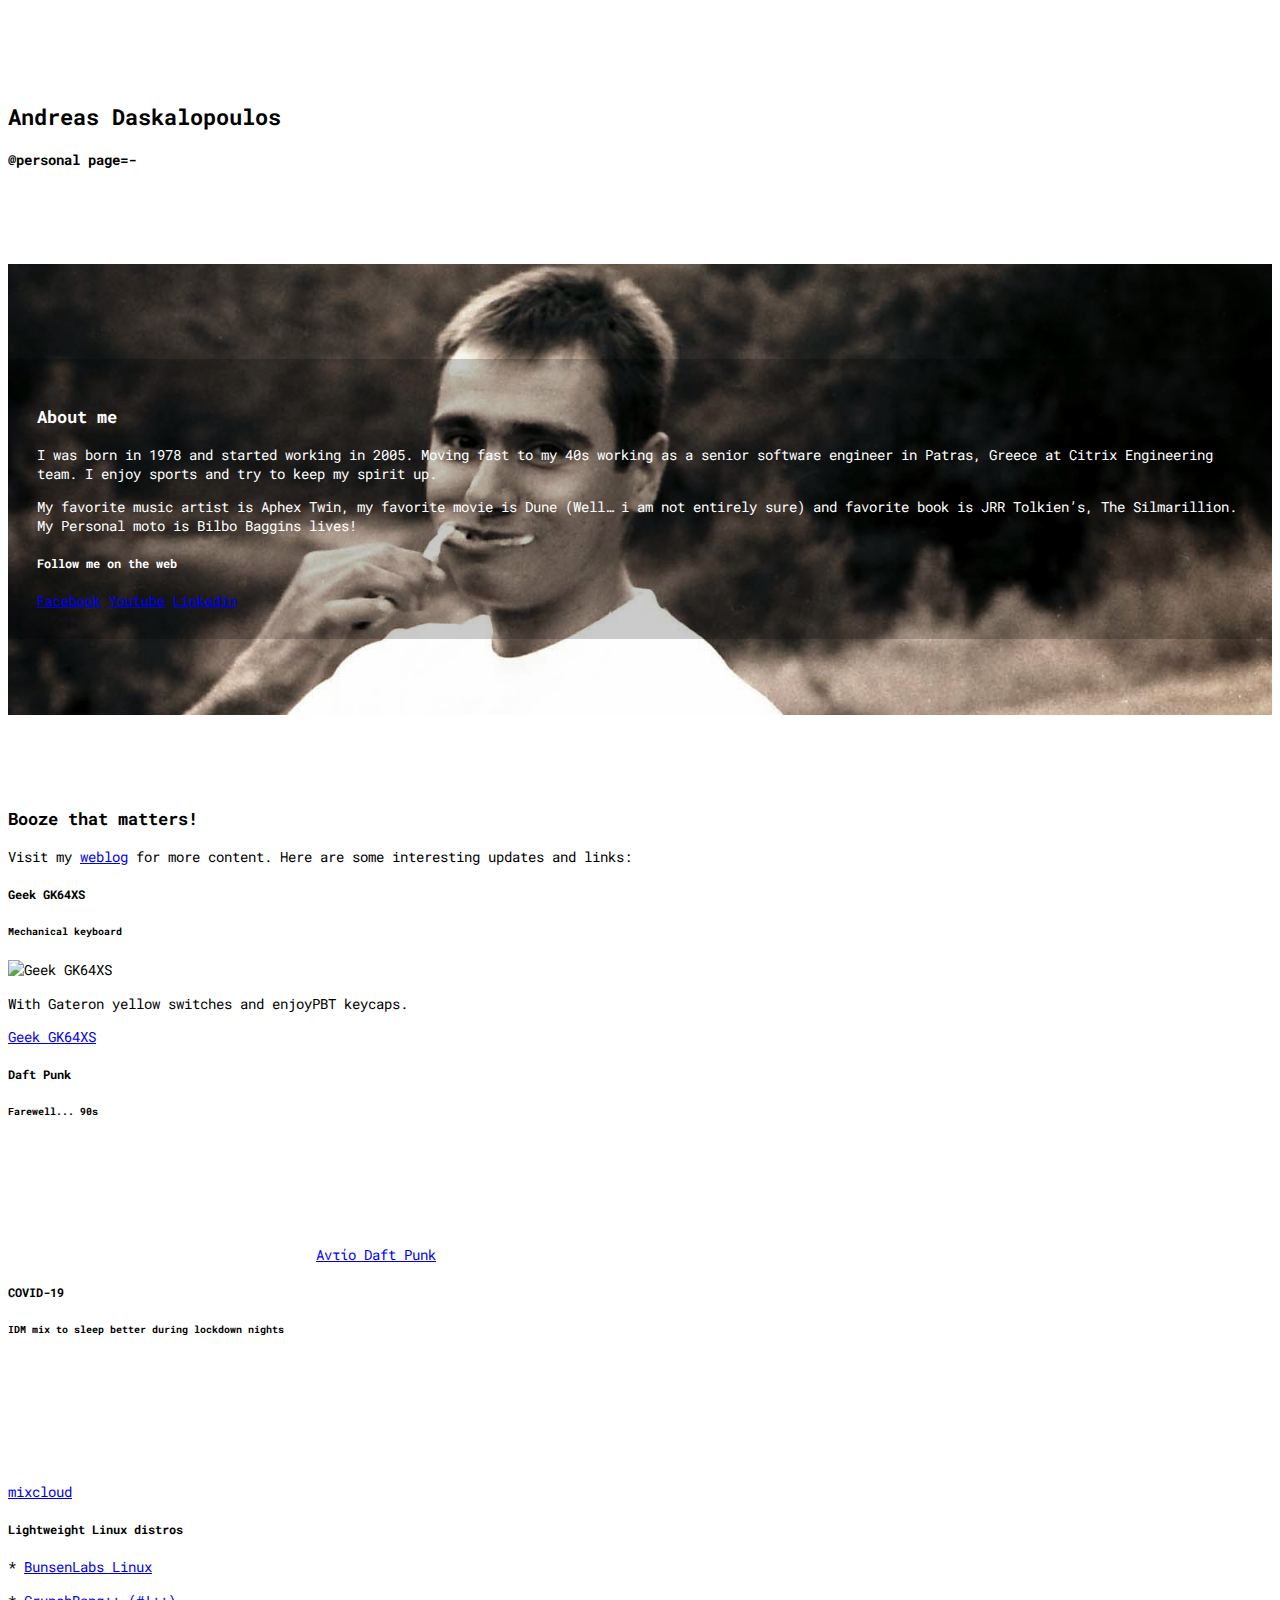
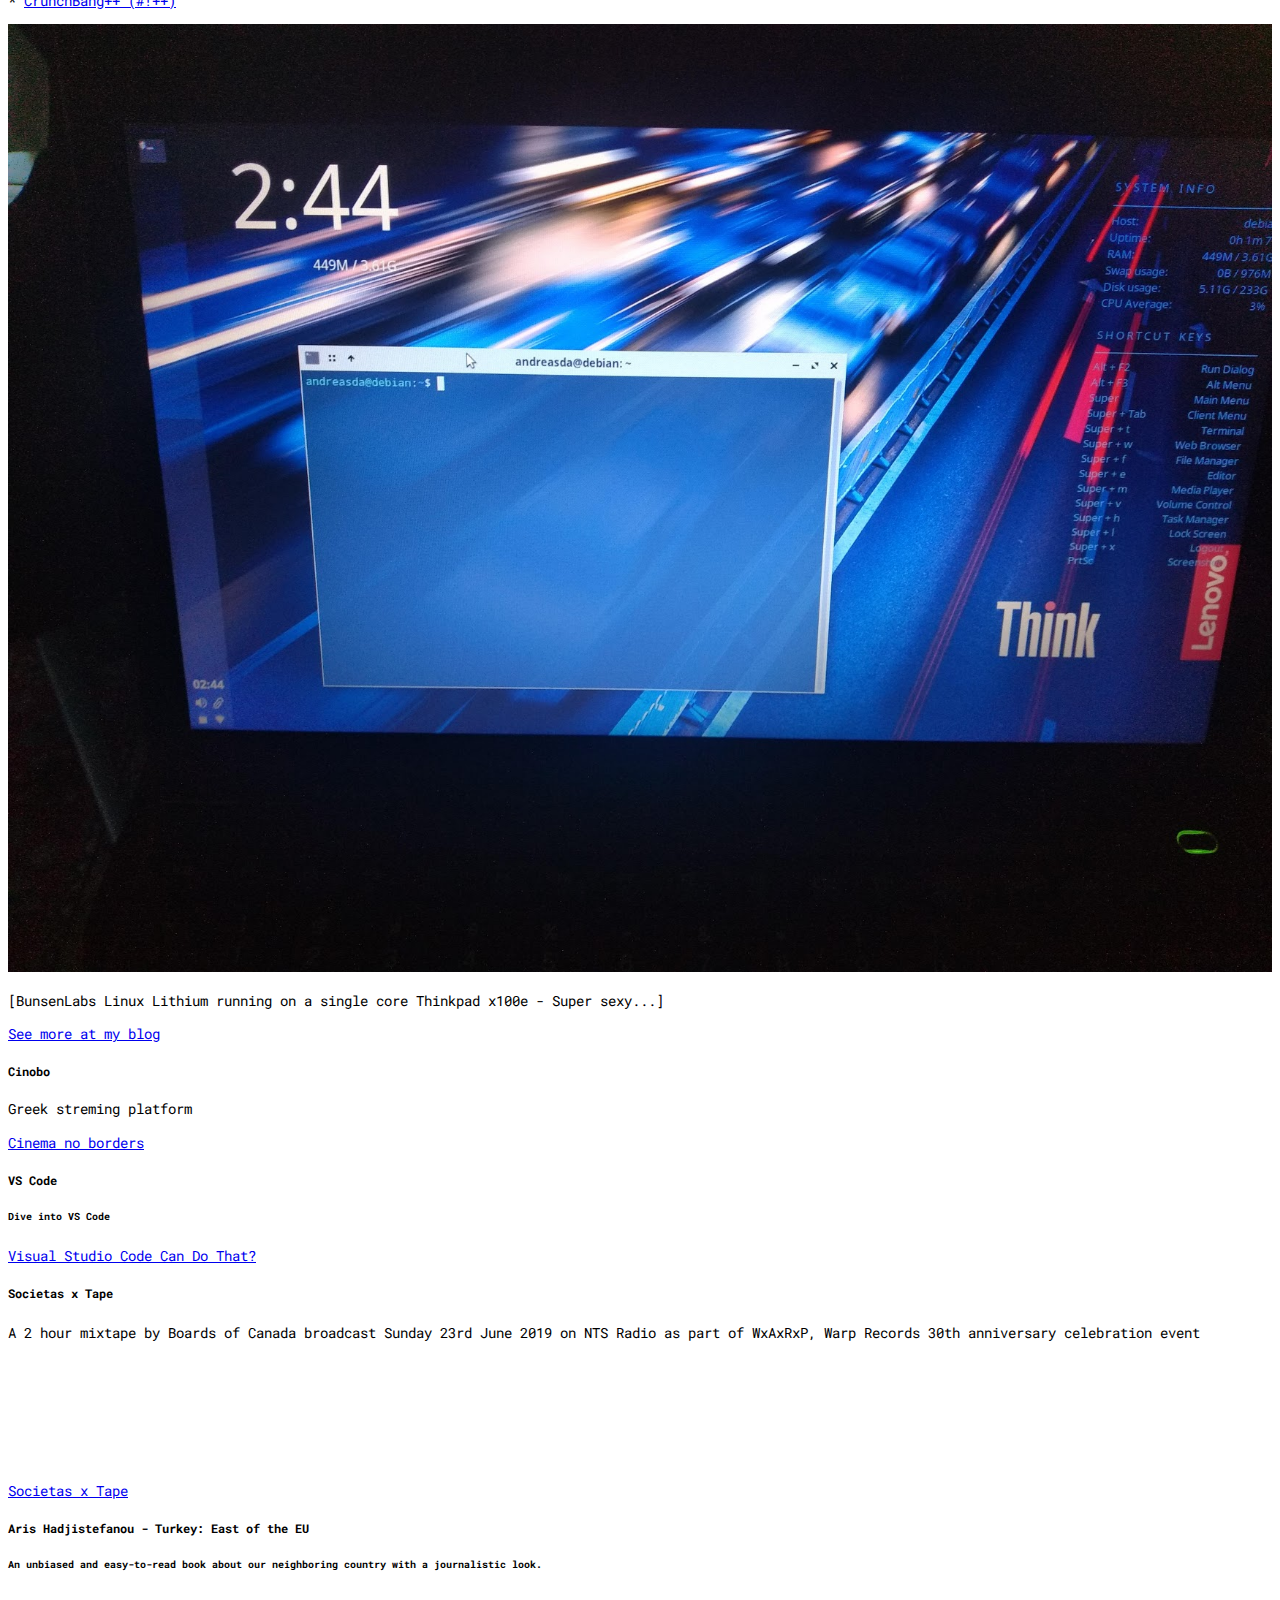
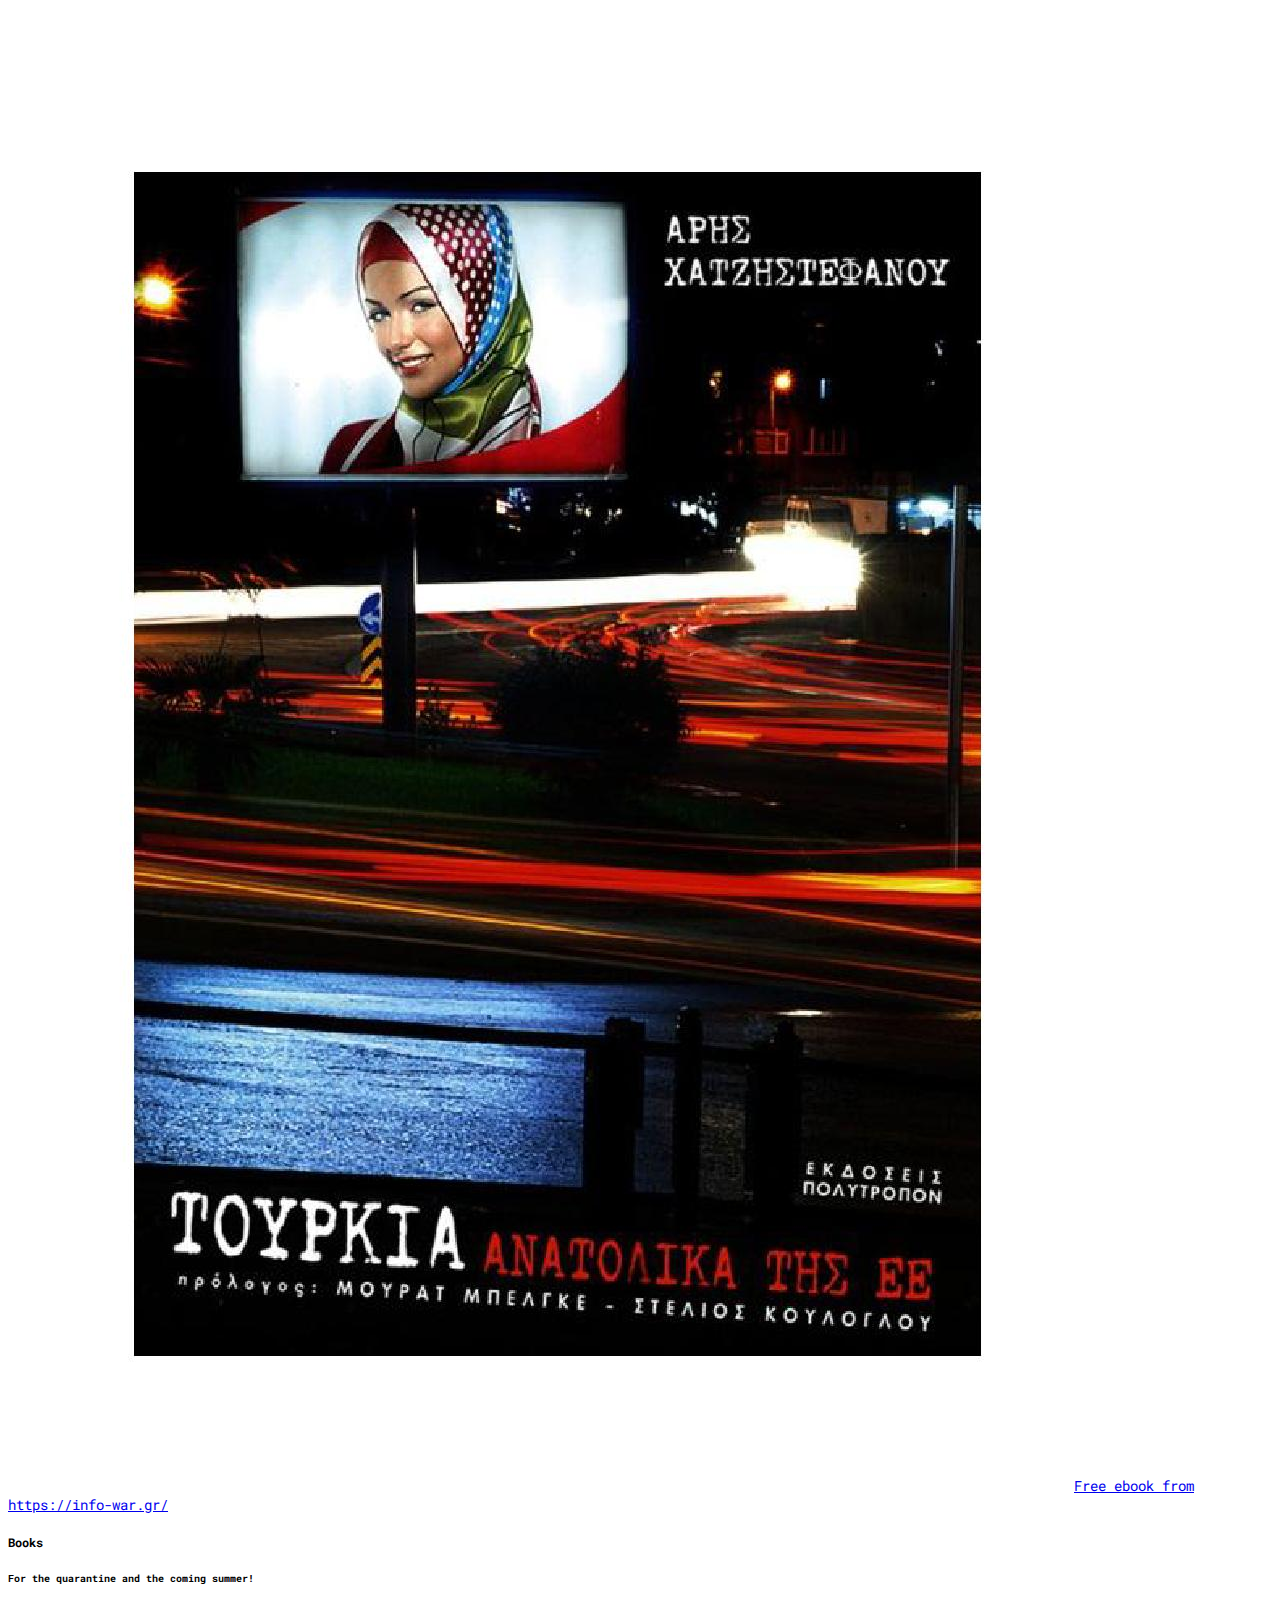
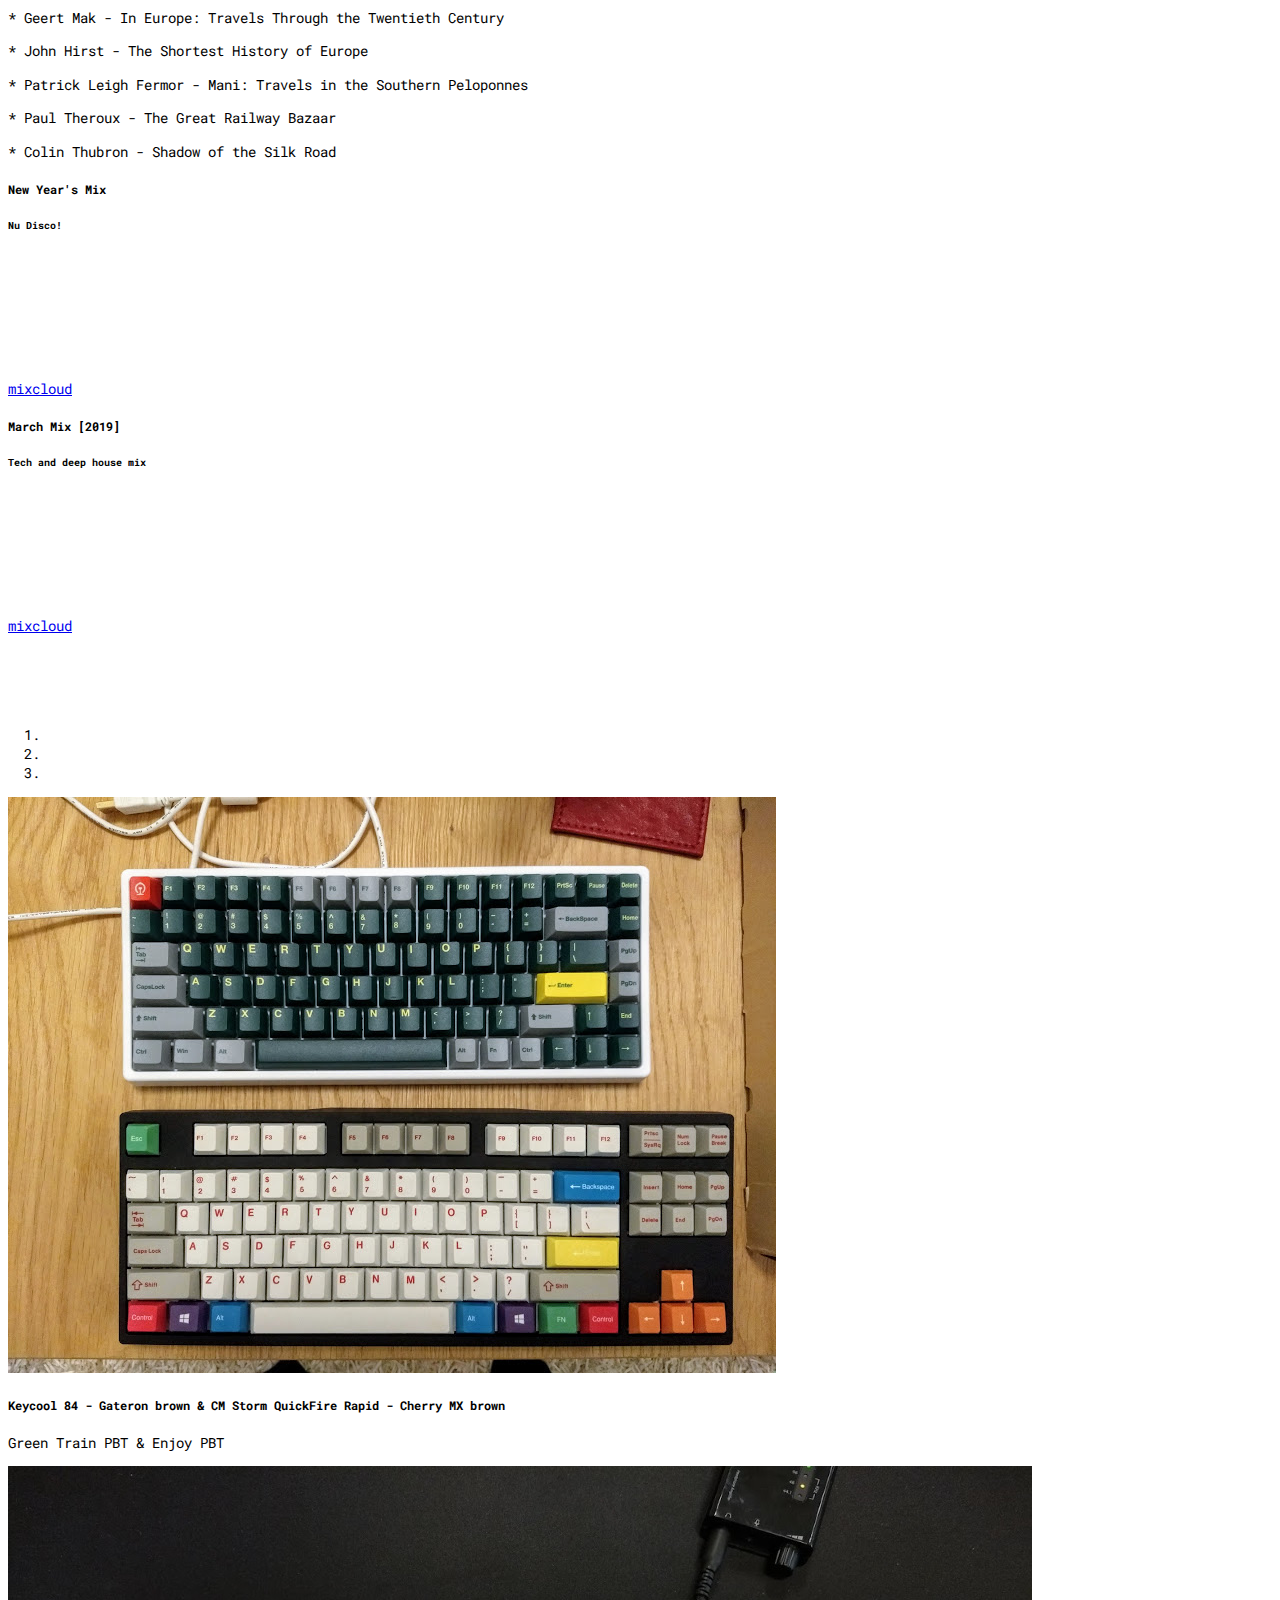
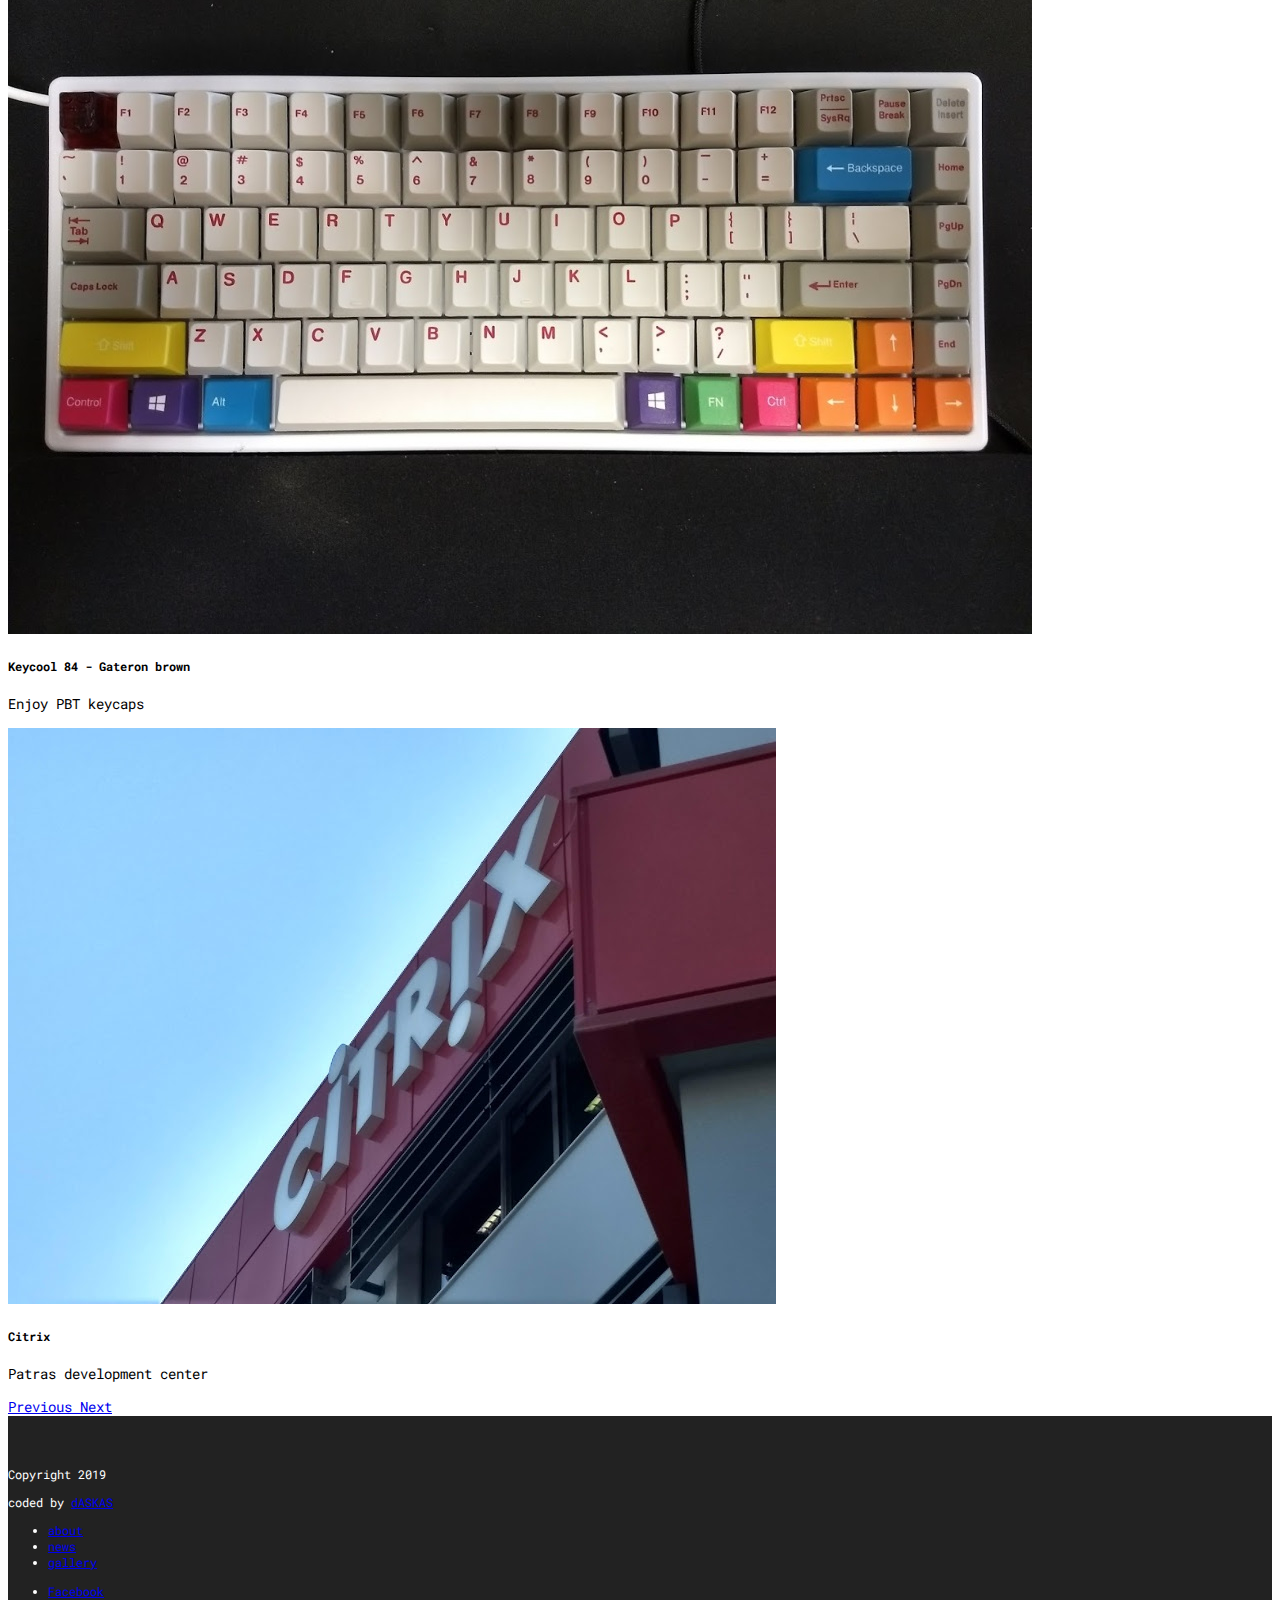
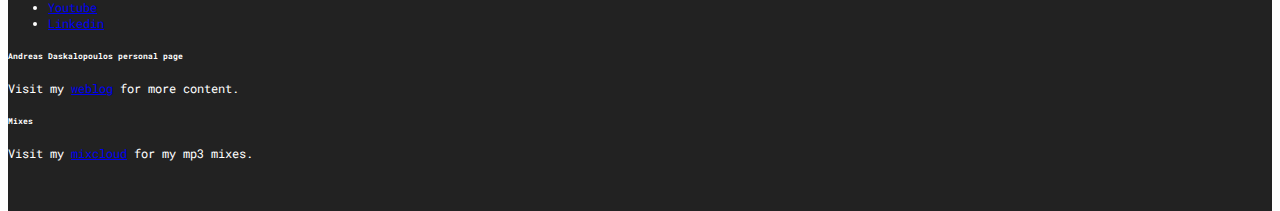
==== commit 77fa523e: "Geek GK64XS" ====
--- a/index.html
+++ b/index.html
@@ -53,6 +53,15 @@
                             <div class="card-columns">
                                 <div class="card">
                                     <div class="card-body">
+                                        <h5 class="card-title">Geek GK64XS</h5>
+                                        <h6 class="card-subtitle mb-2 text-muted">Mechanical keyboard</h6>
+                                        <img class="card-img-top" src="img/IMG_20210428_135714754.jpg" alt="Geek GK64XS" />
+                                        <p>With Gateron yellow switches and enjoyPBT keycaps.</p>
+                                        <a href="https://www.banggood.com/Geek-Customized-GK64X-GK64XS-RGB-Hot-Swappable-60-pencent-Programmable-bluetooth-Wired-Case-Customized-Kit-PCB-Mounting-Plate-Case-with-Replacable-Space-Key-p-1692275.html?cur_warehouse=CN&ID=62878306288382&rmmds=search" class="card-link">Geek GK64XS</a>
+                                    </div>
+                                </div>
+                                <div class="card">
+                                    <div class="card-body">
                                         <h5 class="card-title">Daft Punk</h5>
                                         <h6 class="card-subtitle mb-2 text-muted">Farewell... 90s</h6>
                                         <iframe height="120" src="https://www.youtube.com/embed/DuDX6wNfjqc" frameborder="0" allow="accelerometer; autoplay; clipboard-write; encrypted-media; gyroscope; picture-in-picture" allowfullscreen></iframe>
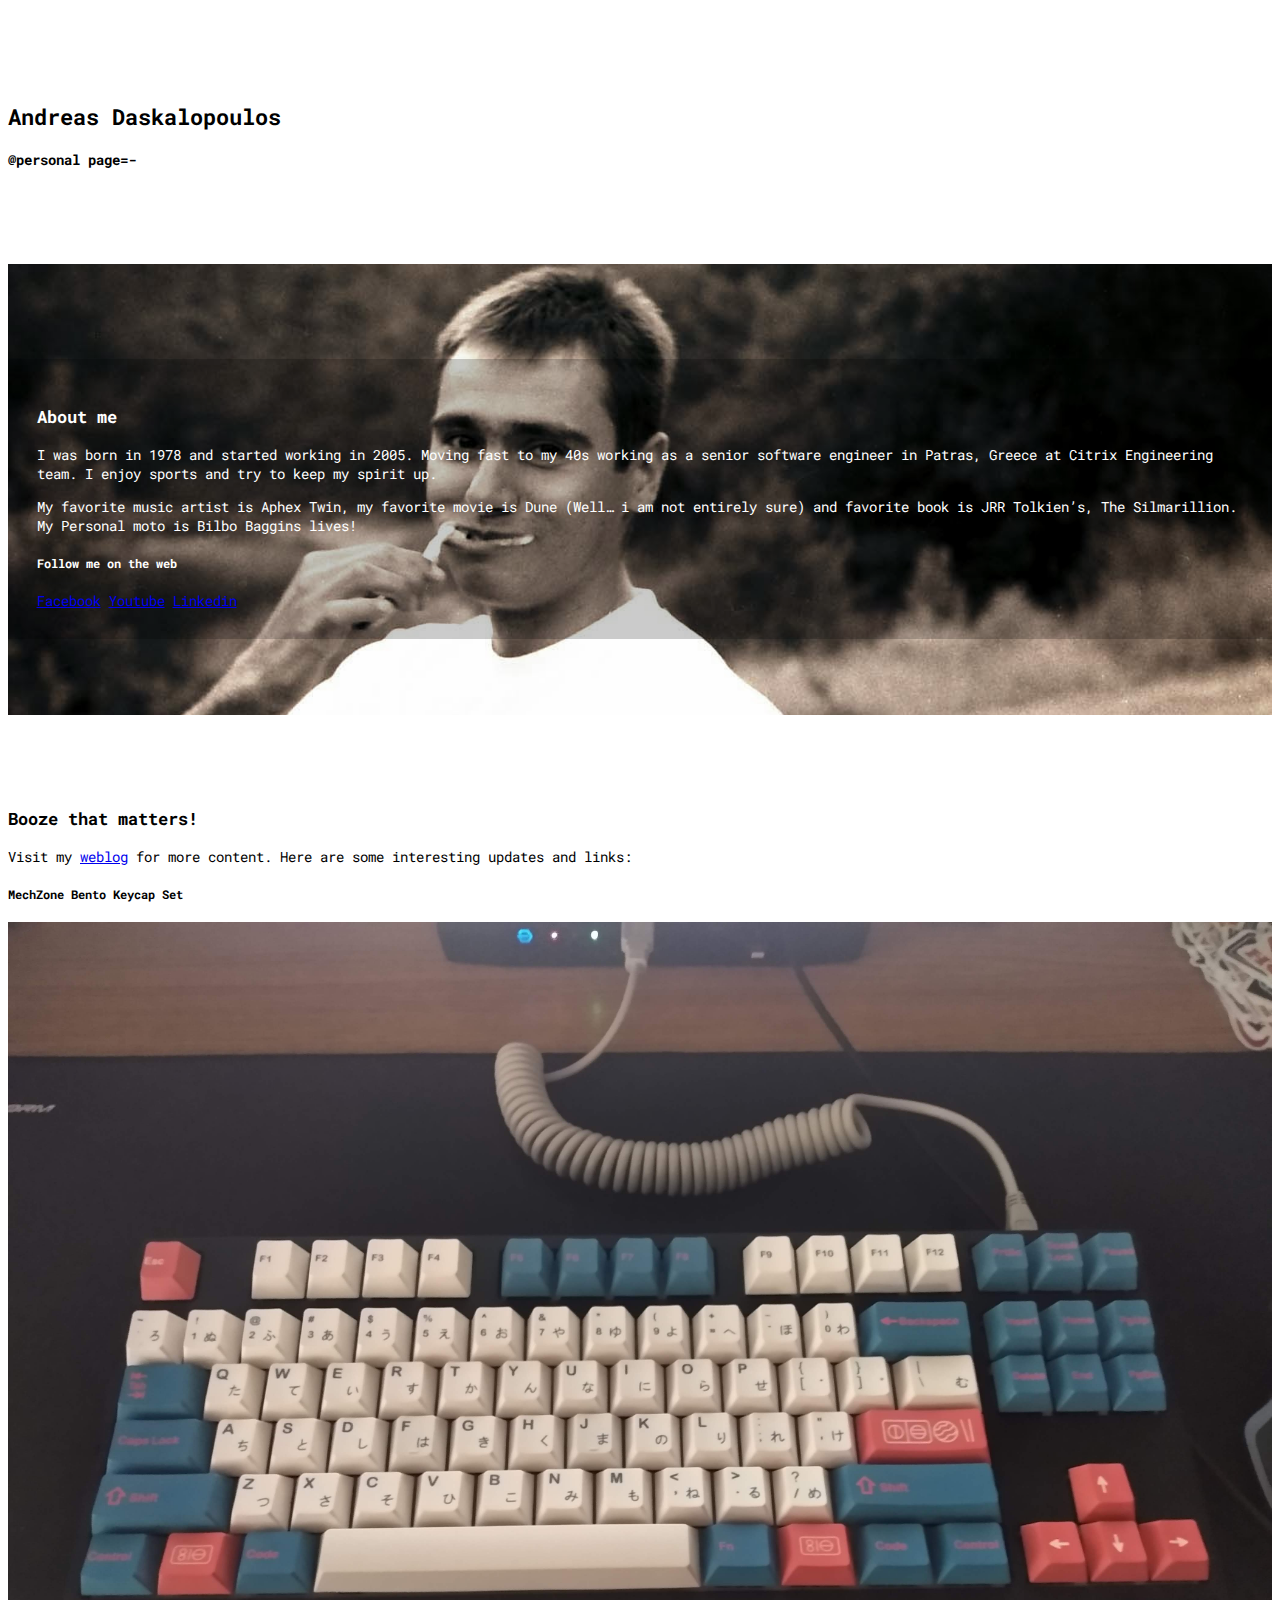
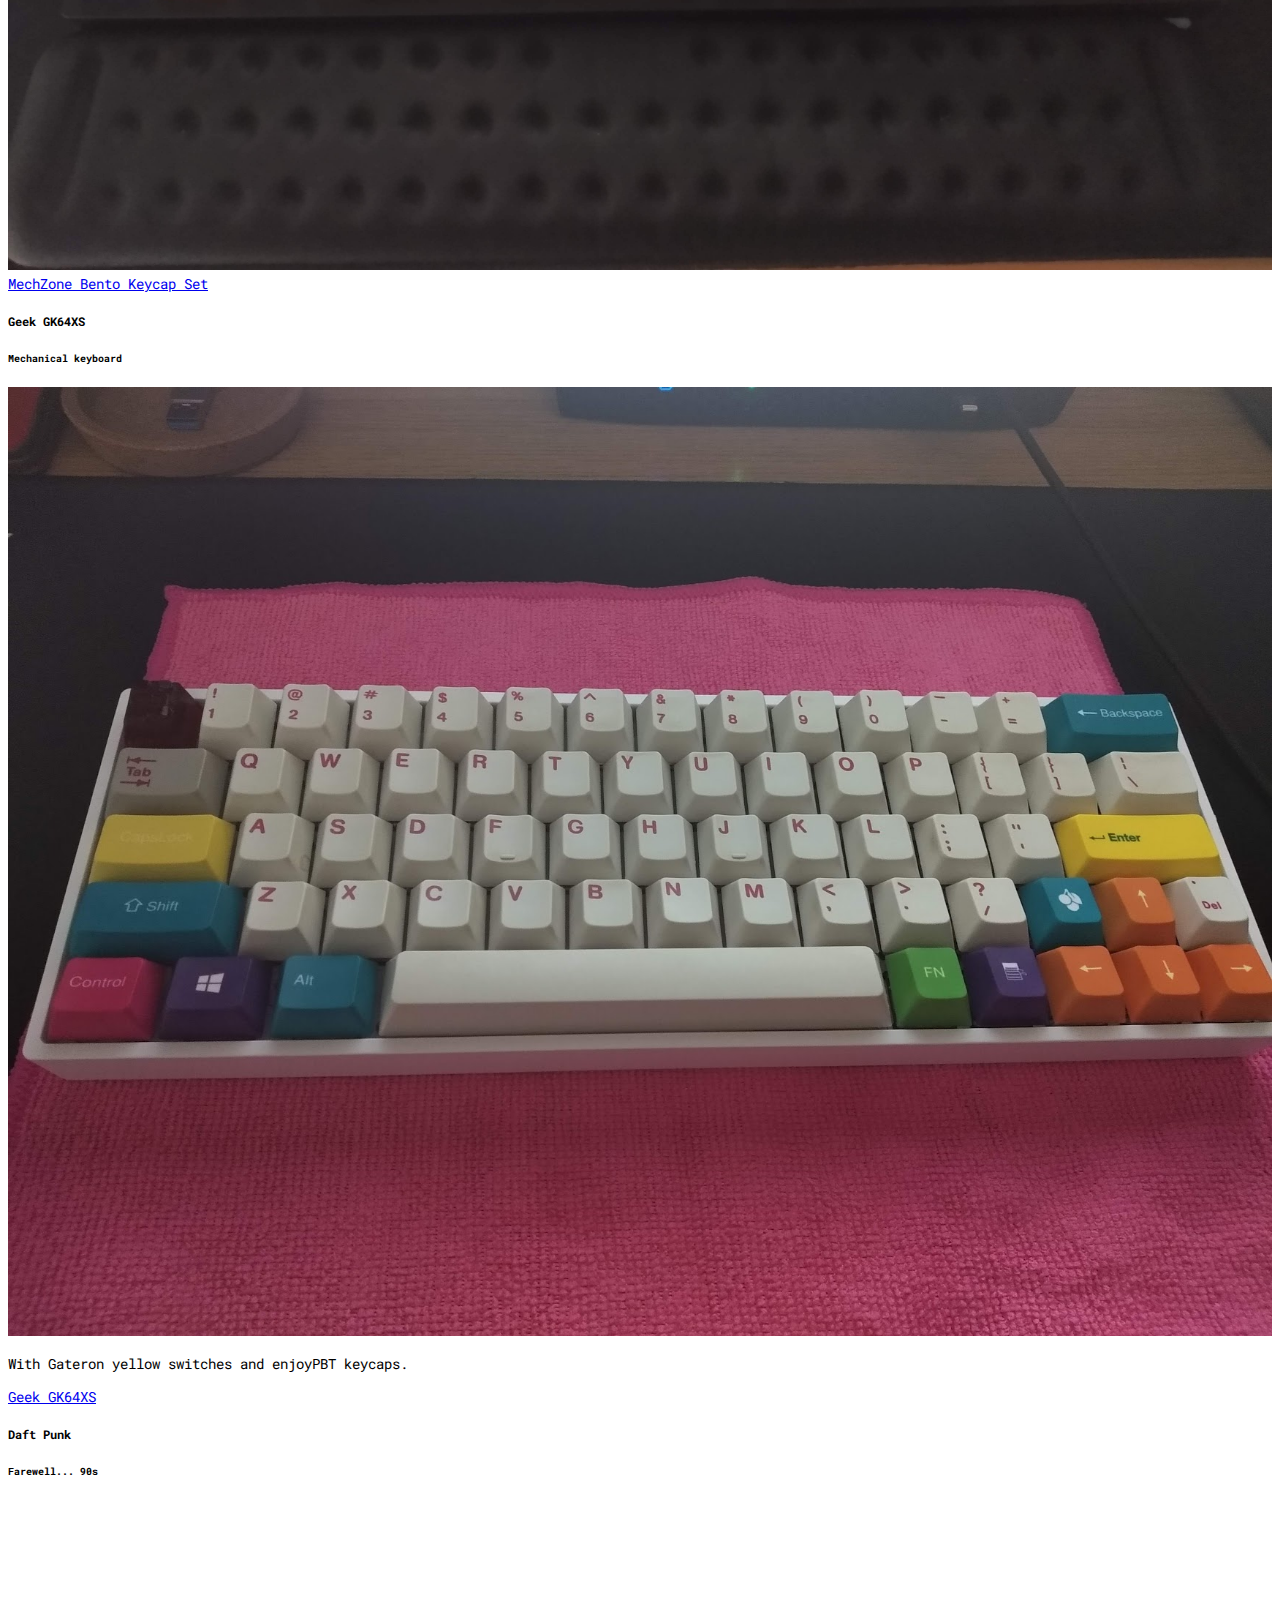
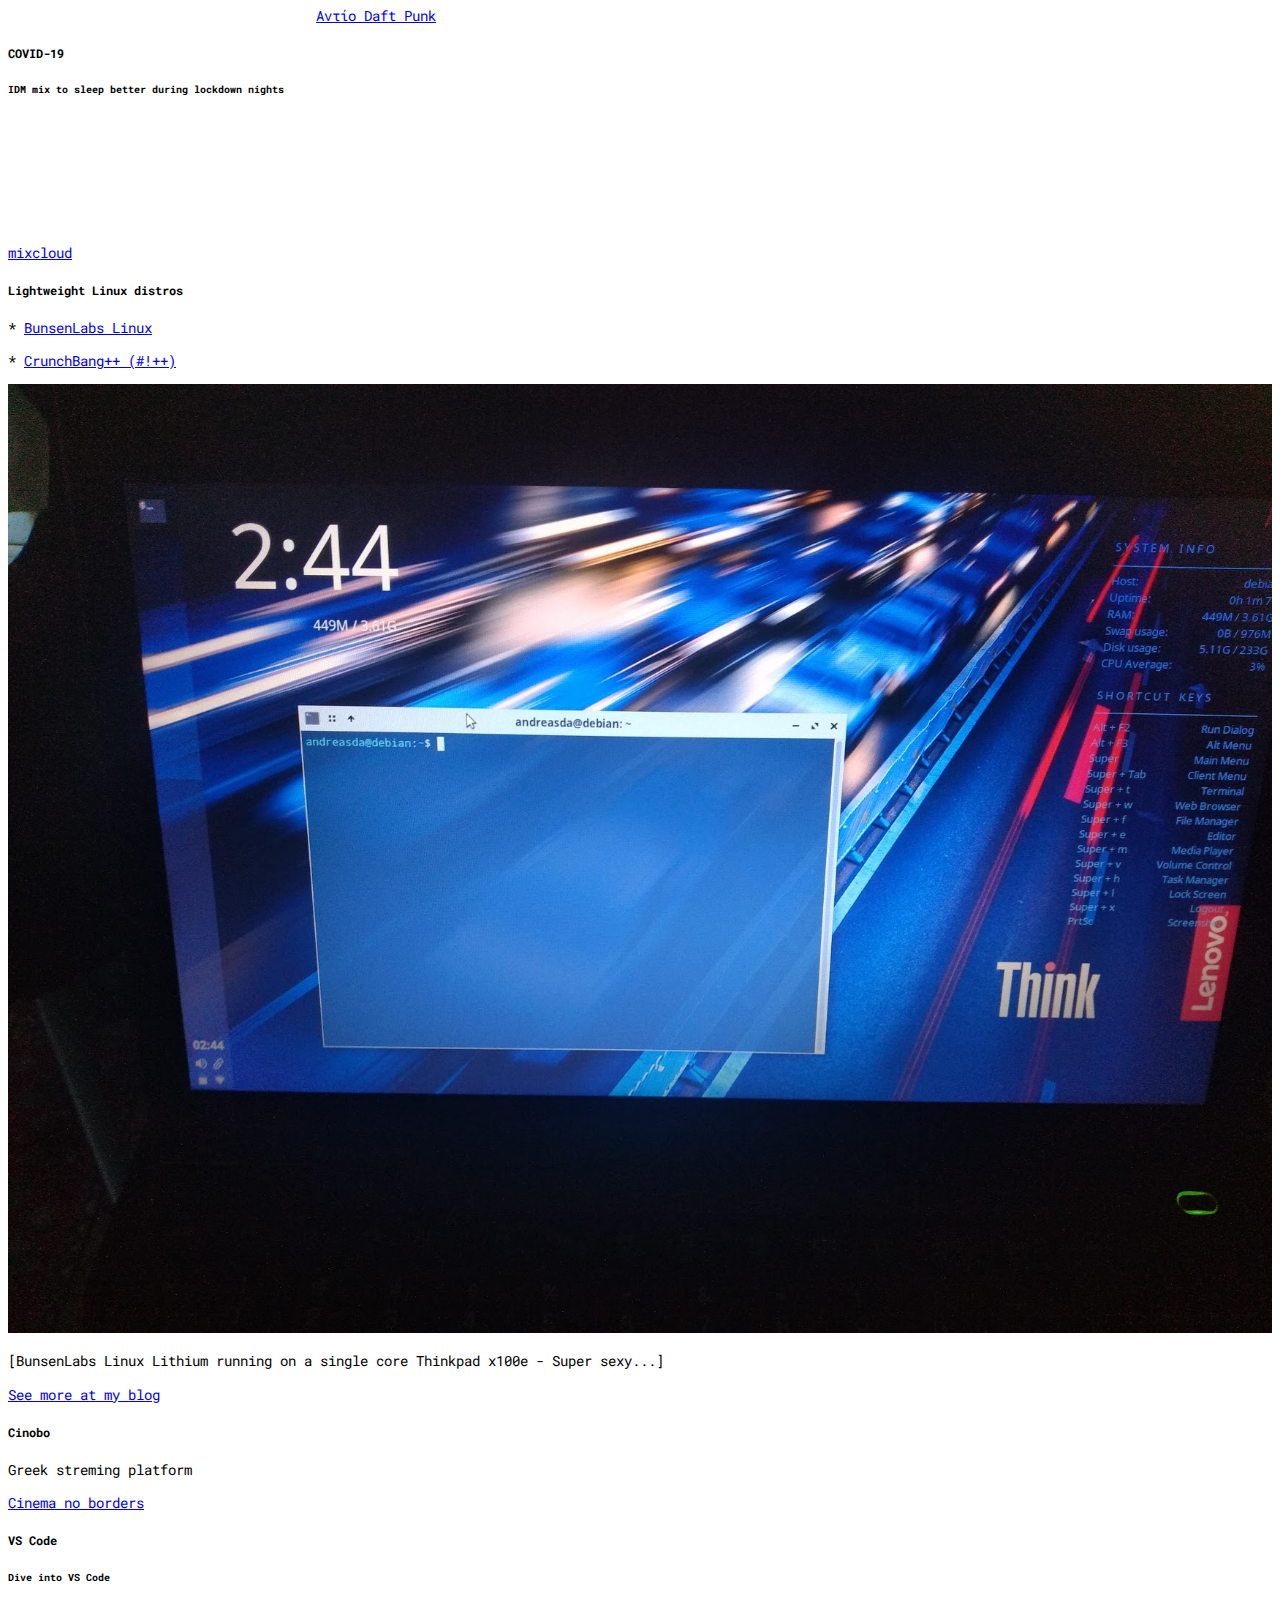
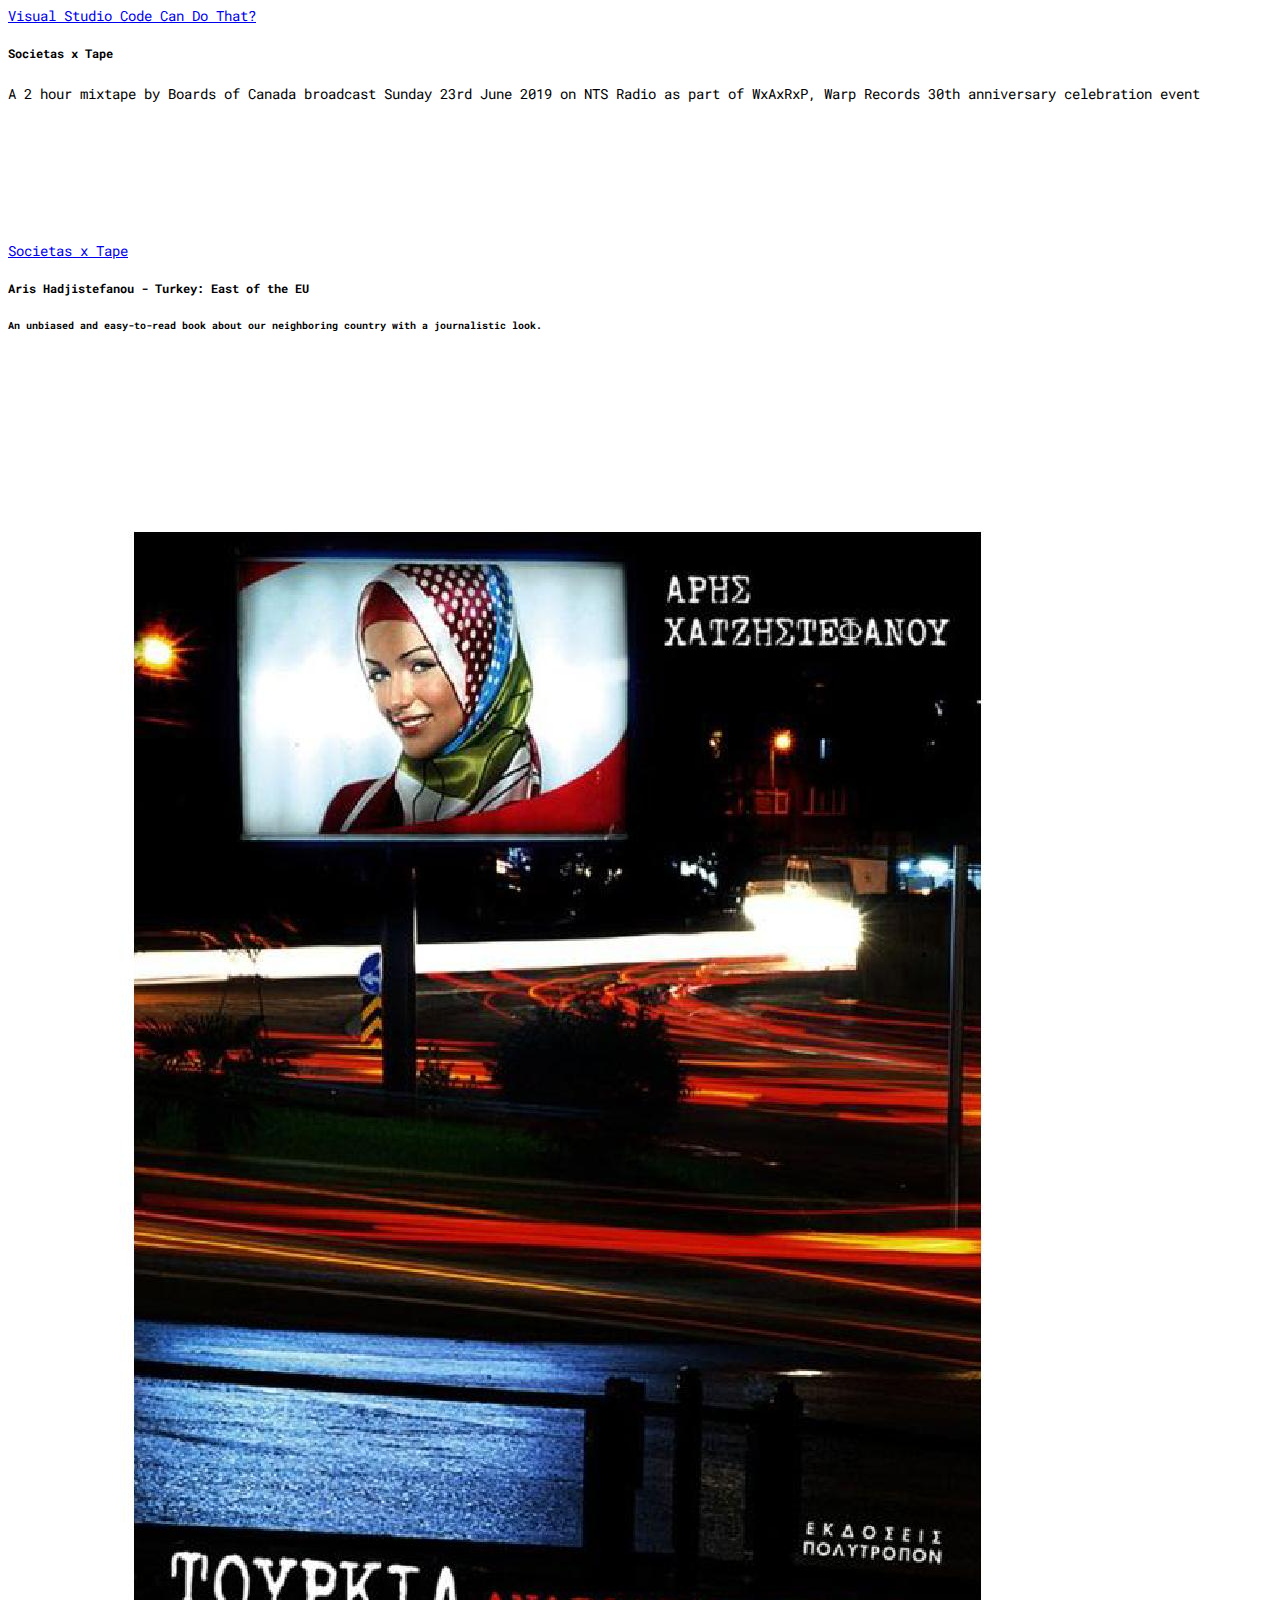
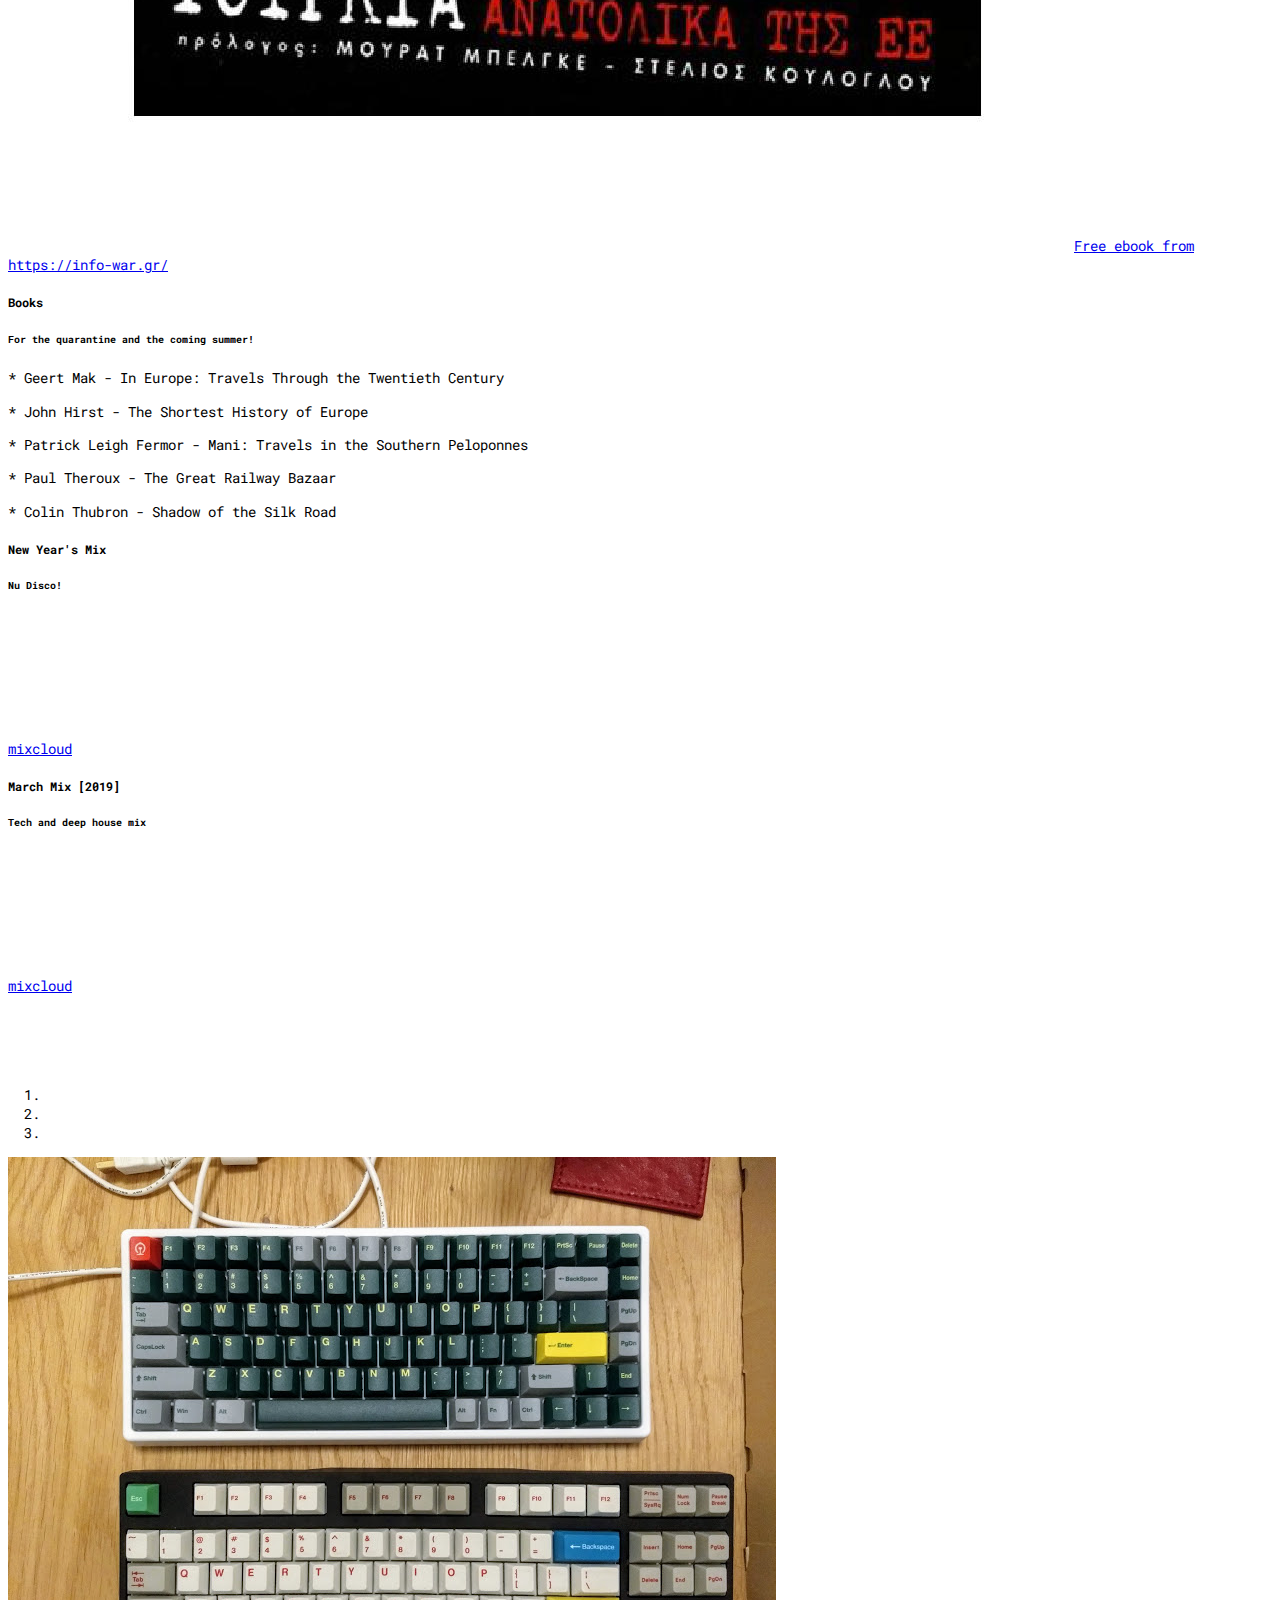
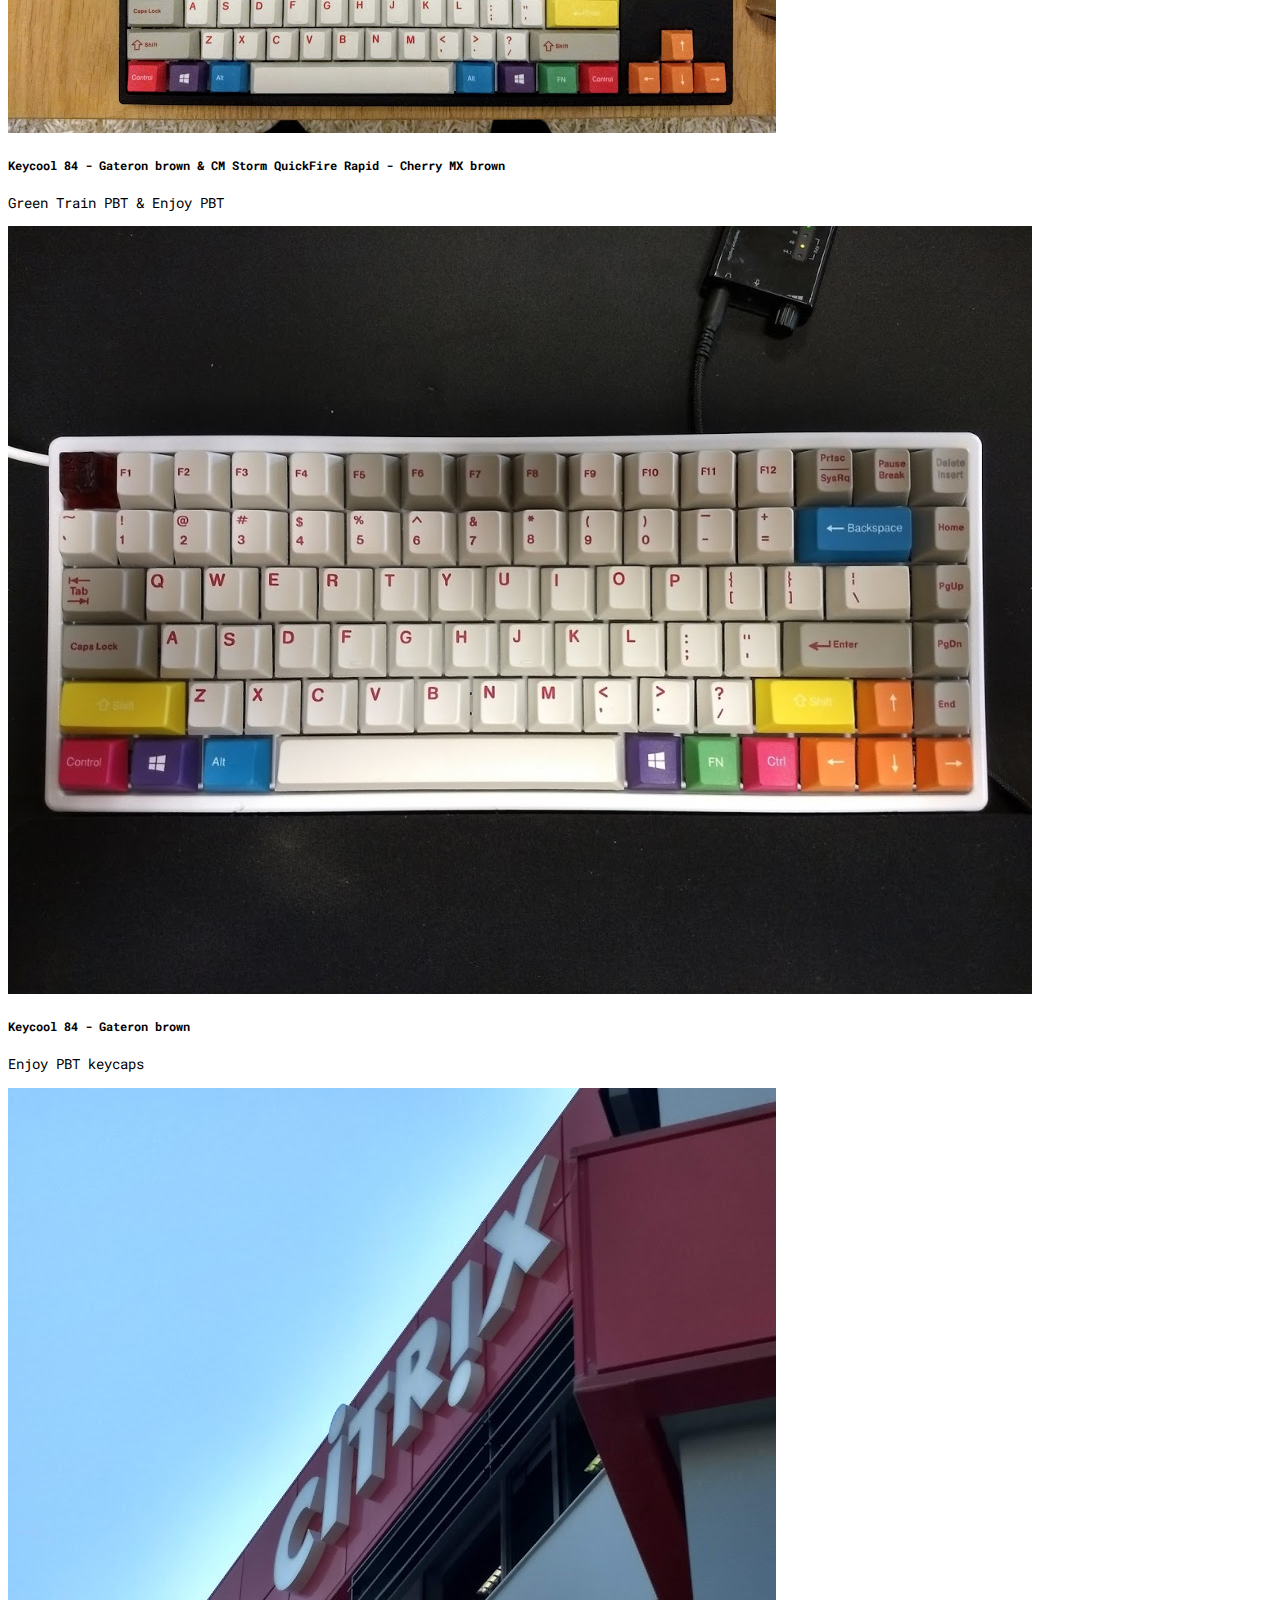
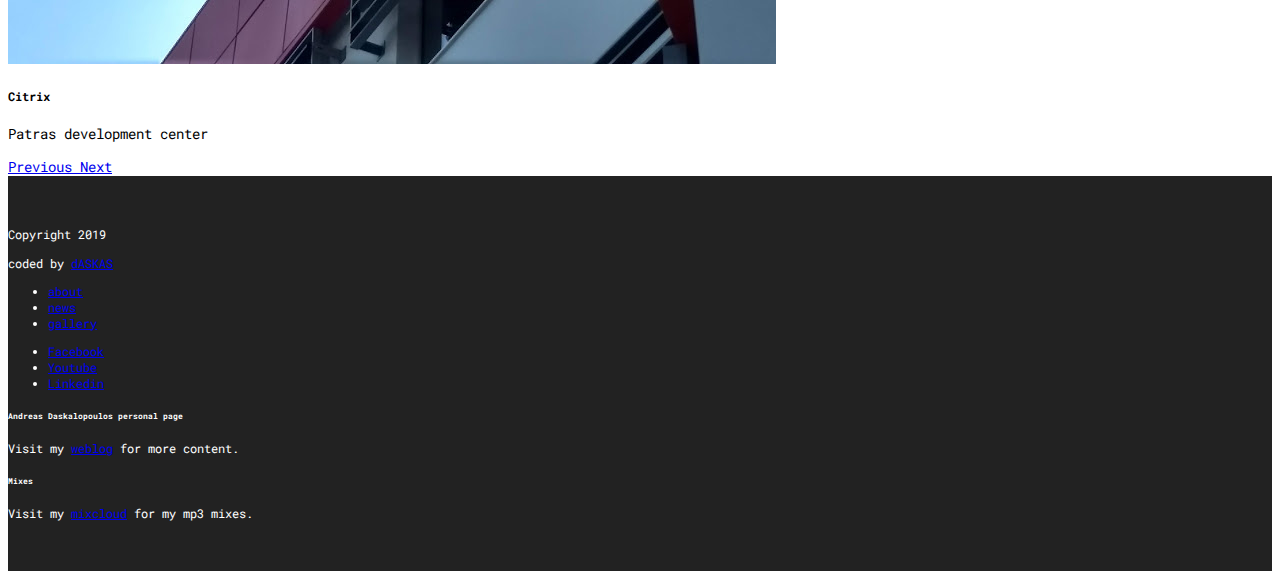
==== commit 121c84d0: "MechZone Bento Keycap Set" ====
--- a/index.html
+++ b/index.html
@@ -53,6 +53,13 @@
                             <div class="card-columns">
                                 <div class="card">
                                     <div class="card-body">
+                                        <h5 class="card-title">MechZone Bento Keycap Set</h5>
+                                        <img class="card-img-top" src="img/IMG_20210510_182311947.jpg" alt="MechZone Bento Keycap Set" />
+                                        <a href="https://www.banggood.com/MechZone-112-Keys-Bento-Keycap-Set-Cherry-Profile-PBT-Sublimation-Japanese-Keycaps-for-Mechanical-Keyboards-p-1694193.html?cur_warehouse=CN&rmmds=search" class="card-link">MechZone Bento Keycap Set</a>
+                                    </div>
+                                </div>
+                                <div class="card">
+                                    <div class="card-body">
                                         <h5 class="card-title">Geek GK64XS</h5>
                                         <h6 class="card-subtitle mb-2 text-muted">Mechanical keyboard</h6>
                                         <img class="card-img-top" src="img/IMG_20210428_135714754.jpg" alt="Geek GK64XS" />
